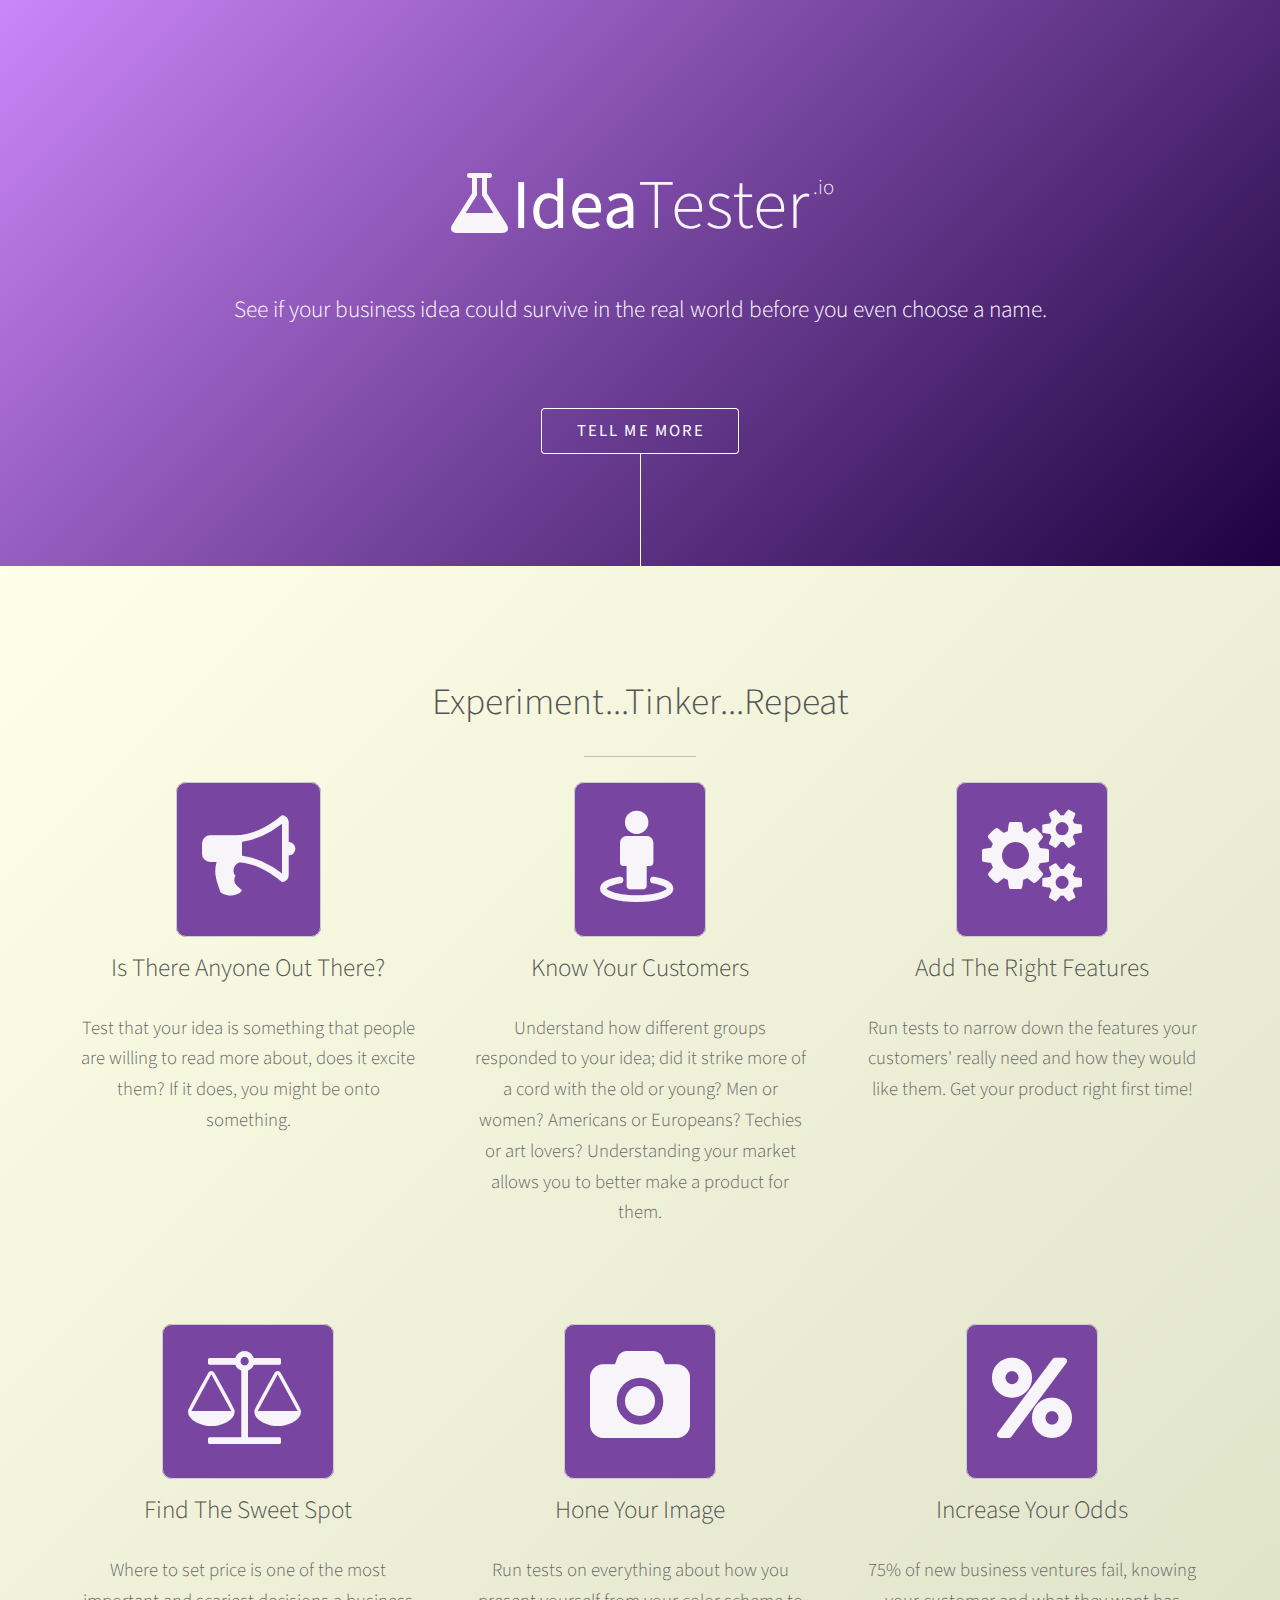
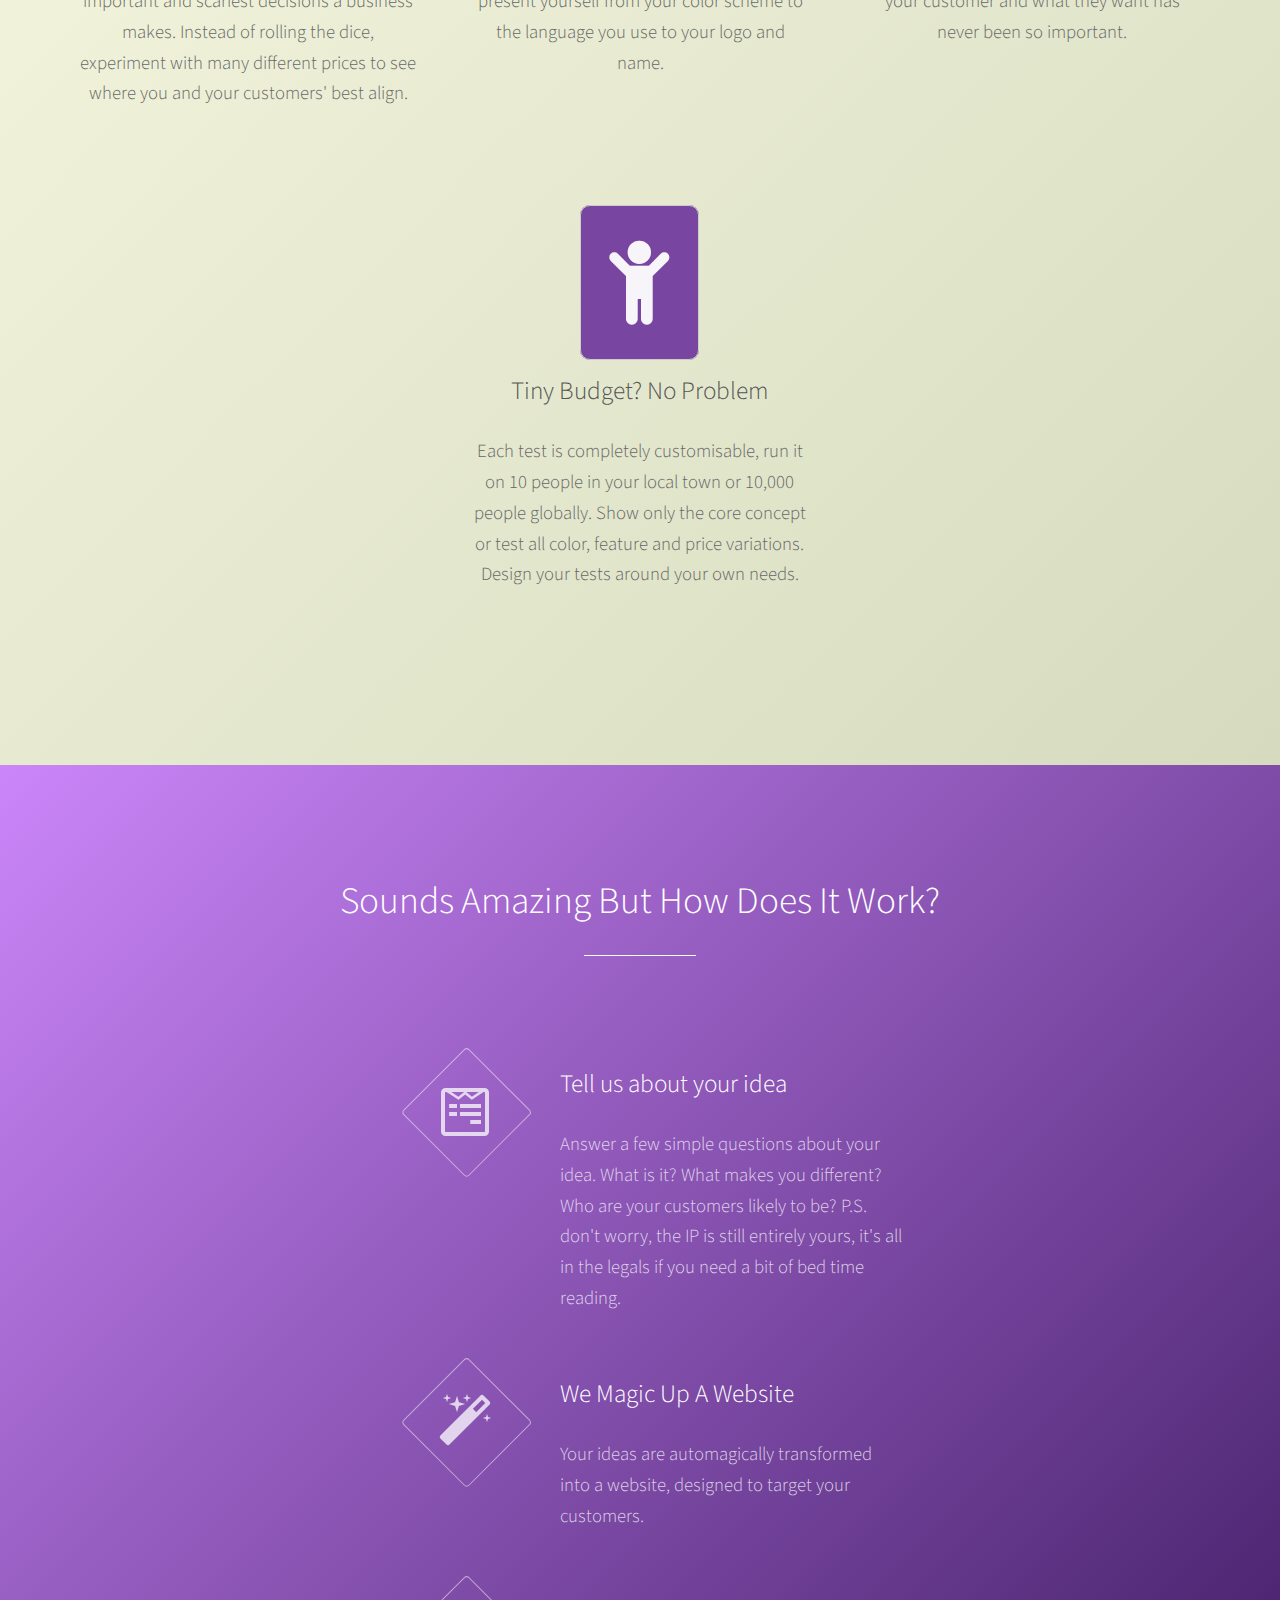
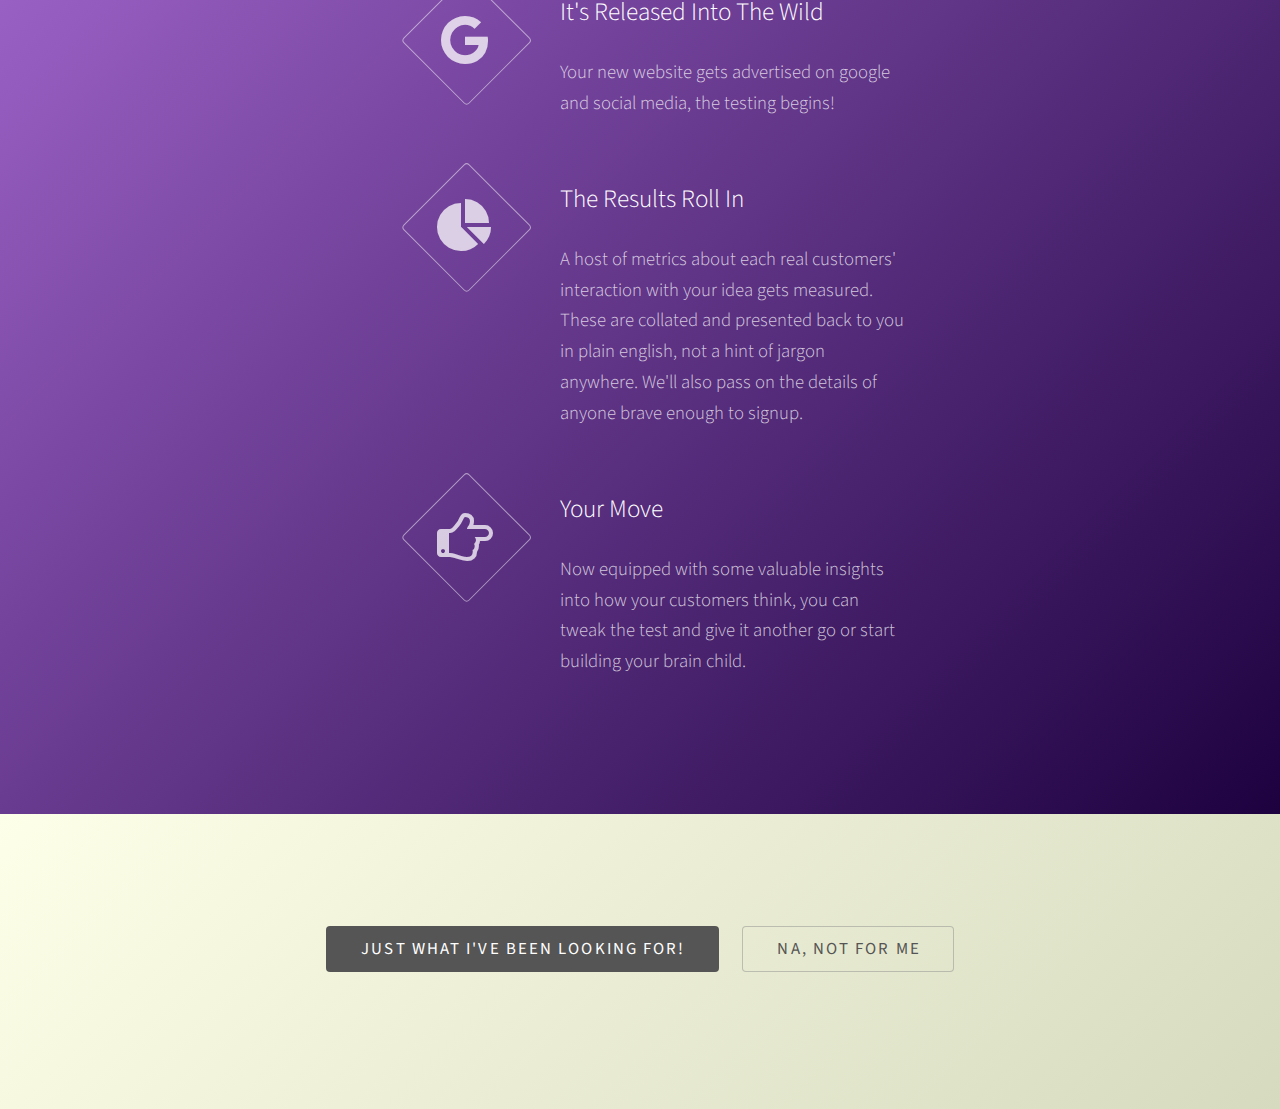
==== index.html @ d690bf83 "initial" ====
<!DOCTYPE HTML>
<html>

<head>
	<title>Will You Have Customers When You Setup Your Business - IdeaTester.io</title>
	<meta charset="utf-8" />
	<meta name="viewport" content="width=device-width, initial-scale=1" />
	<!--[if lte IE 8]><script src="assets/js/ie/html5shiv.js"></script><![endif]-->
	<link rel="stylesheet" href="assets/css/main.css" />
	<!--[if lte IE 8]><link rel="stylesheet" href="assets/css/ie8.css" /><![endif]-->
	<!--[if lte IE 9]><link rel="stylesheet" href="assets/css/ie9.css" /><![endif]-->


	<!-- Global site tag (gtag.js) - Google Analytics -->
	<script async src="https://www.googletagmanager.com/gtag/js?id=UA-116380053-1"></script>
	<script>
		window.dataLayer = window.dataLayer || [];
		function gtag() { dataLayer.push(arguments); }
		gtag('js', new Date());
		gtag('config', 'UA-116380053-1');
	</script>

	<!-- Hotjar Tracking Code for ideatester.io -->
	<script>
		(function (h, o, t, j, a, r) {
			h.hj = h.hj || function () { (h.hj.q = h.hj.q || []).push(arguments) };
			h._hjSettings = { hjid: 826526, hjsv: 6 };
			a = o.getElementsByTagName('head')[0];
			r = o.createElement('script'); r.async = 1;
			r.src = t + h._hjSettings.hjid + j + h._hjSettings.hjsv;
			a.appendChild(r);
		})(window, document, 'https://static.hotjar.com/c/hotjar-', '.js?sv=');

	</script>

</head>

<body>

	<!-- Header -->
	<section id="header">
		<div class="inner">

			<p class="title"><span class="icon fa-flask"></span><strong>Idea</strong>Tester<sup> .io</sup></p>
			<h2>
				<p>See if your business idea could survive in the real world before you even choose a name.</p>
			</h2>
			<ul class="actions">
				<li><a href="#three" class="button scrolly">Tell Me More</a></li>
			</ul>
		</div>
	</section>

	<!-- One -->
	<!-- <section id="one" class="main style1">
				<div class="container">
					<div class="row 150%">
						<div class="6u 12u$(medium)">
							<header class="major">
								<h2>Sounds Good But How Does It Work</h2>
							</header>
							<p>Adipiscing a commodo ante nunc accumsan et interdum mi ante adipiscing. A nunc lobortis non nisl amet vis sed volutpat aclacus nascetur ac non. Lorem curae et ante amet sapien sed tempus adipiscing id accumsan.</p>
						</div>
						<div class="6u$ 12u$(medium) important(medium)">
							<span class="image fit"><img src="images/pic01.jpg" alt="" /></span>
						</div>
					</div>
				</div>
			</section> -->



	<!-- Three -->
	<section id="three" class="main style1 special">
		<div class="container">
			<header class="major">
				<h2>Experiment...Tinker...Repeat</h2>
			</header>
			<!-- <p>Ante nunc accumsan et aclacus nascetur ac ante amet sapien sed.</p> -->
			<div class="row 150%">
				<div class="4u 12u$(medium)">
					<span class="icon fa-bullhorn"></span>
					<h3>Is There Anyone Out There?</h3>
					<p>Test that your idea is something that people are willing to read more about, does it excite them? If it does, you might
						be onto something.</p>
				</div>
				<div class="4u 12u$(medium)">
					<span class="icon fa-street-view"></span>
					<h3>Know Your Customers</h3>
					<p>Understand how different groups responded to your idea; did it strike more of a cord with the old or young? Men or women?
						Americans or Europeans? Techies or art lovers? Understanding your market allows you to better make a product for them.</p>
				</div>
				<div class="4u 12u$(medium)">
					<span class="icon fa-cogs"></span>
					<h3>Add The Right Features</h3>
					<p>Run tests to narrow down the features your customers' really need and how they would like them. Get your product right
						first time!</p>
				</div>
			</div>
			<div class="row 150%">
				<div class="4u 12u$(medium)">
					<span class="icon fa-balance-scale"></span>
					<h3>Find The Sweet Spot</h3>
					<p>Where to set price is one of the most important and scariest decisions a business makes. Instead of rolling the dice,
						experiment with many different prices to see where you and your customers' best align.</p>
				</div>
				<div class="4u 12u$(medium)">
					<span class="icon fa-camera"></span>
					<h3>Hone Your Image</h3>
					<p>Run tests on everything about how you present yourself from your color scheme to the language you use to your logo and
						name.
					</p>
				</div>
				<div class="4u 12u$(medium)">
					<span class="icon fa-percent"></span>
					<h3>Increase Your Odds</h3>
					<p>75% of new business ventures fail, knowing your customer and what they want has never been so important.</p>
				</div>
			</div>

			<div class="row 150%">
				<div class="-4u 4u 12u$(medium)">
					<span class="icon fa-child"></span>
					<h3>Tiny Budget? No Problem</h3>
					<p>Each test is completely customisable, run it on 10 people in your local town or 10,000 people globally. Show only the
						core concept or test all color, feature and price variations. Design your tests around your own needs.</p>
				</div>
			</div>

		</div>
	</section>


	<!-- Two -->
	<section id="two" class="main style2">
		<div class="container">

			<header class="major">
				<h2>Sounds Amazing But How Does It Work?</h2>
			</header>

			<div class="row 150%">
				<div class="-3u 12u$(medium) 6u">
					<div class="how-to-icon-container-root">
						<div class="how-to-icon-container">
							<div class="how-to-icon">
								<span class="icon fa-wpforms"></span>
							</div>
						</div>
					</div>
					<div class="how-to-text-container">
						<h3>Tell us about your idea</h3>
						<p>Answer a few simple questions about your idea. What is it? What makes you different? Who are your customers likely
							to be? P.S. don't worry, the IP is still entirely yours, it's all in the legals if you need a bit of bed time reading.</p>
					</div>
				</div>
			</div>

			<div class="row 150%">
				<div class="-3u 12u$(medium) 6u">
					<div class="how-to-icon-container-root">
						<div class="how-to-icon-container">
							<div class="how-to-icon">
								<span class="icon fa-magic"></span>
							</div>
						</div>
					</div>
					<div class="how-to-text-container">
						<h3>We Magic Up A Website</h3>
						<p>Your ideas are automagically transformed into a website, designed to target your customers.</p>
					</div>
				</div>
			</div>

			<div class="row 150%">
				<div class="-3u 12u$(medium) 6u">
					<div class="how-to-icon-container-root">
						<div class="how-to-icon-container">
							<div class="how-to-icon">
								<span class="icon fa-google"></span>
							</div>
						</div>
					</div>
					<div class="how-to-text-container">
						<h3>It's Released Into The Wild</h3>
						<p>Your new website gets advertised on google and social media, the testing begins!</p>
					</div>
				</div>
			</div>

			<div class="row 150%">
				<div class="-3u 12u$(medium) 6u">
					<div class="how-to-icon-container-root">
						<div class="how-to-icon-container">
							<div class="how-to-icon">
								<span class="icon fa-pie-chart"></span>
							</div>
						</div>
					</div>
					<div class="how-to-text-container">
						<h3>The Results Roll In</h3>
						<p>A host of metrics about each real customers' interaction with your idea gets measured. These are collated and presented
							back to you in plain english, not a hint of jargon anywhere. We'll also pass on the details of anyone brave enough
							to signup.</p>
					</div>
				</div>
			</div>

			<div class="row 150%">
				<div class="-3u 12u$(medium) 6u">
					<div class="how-to-icon-container-root">
						<div class="how-to-icon-container">
							<div class="how-to-icon">
								<span class="icon fa-hand-o-right"></span>
							</div>
						</div>
					</div>
					<div class="how-to-text-container">
						<h3>Your Move</h3>
						<p>Now equipped with some valuable insights into how your customers think, you can tweak the test and give it another
							go or start building your brain child.</p>
					</div>
				</div>
			</div>


		</div>
	</section>


	<!-- Four -->
	<section id="four" class="main style1 special">
		<div class="container">
			<!-- <header class="major">
				<h2>Ipsum feugiat consequat?</h2>
			</header>
			<p>Sed lacus nascetur ac ante amet sapien.</p> -->
			<ul class="actions uniform">
				<li><a href="signup.html" class="button special" onclick="ga('send', 'event', 'button', 'click', 'Signup')">Just what I've been looking for!</a></li>
				<li><a href="feedback.html" class="button" onclick="ga('send', 'event', 'button', 'click', 'Feedback')">Na, Not For Me</a></li>
			</ul>



		</div>
	</section>


	<!-- Five -->
	<!--
			<section id="five" class="main style1">
				<div class="container">
					<header class="major special">
						<h2>Elements</h2>
					</header>

					<section>
						<h4>Text</h4>
						<p>This is <b>bold</b> and this is <strong>strong</strong>. This is <i>italic</i> and this is <em>emphasized</em>.
						This is <sup>superscript</sup> text and this is <sub>subscript</sub> text.
						This is <u>underlined</u> and this is code: <code>for (;;) { ... }</code>. Finally, <a href="#">this is a link</a>.</p>
						<hr />
						<header>
							<h4>Heading with a Subtitle</h4>
							<p>Lorem ipsum dolor sit amet nullam id egestas urna aliquam</p>
						</header>
						<p>Nunc lacinia ante nunc ac lobortis. Interdum adipiscing gravida odio porttitor sem non mi integer non faucibus ornare mi ut ante amet placerat aliquet. Volutpat eu sed ante lacinia sapien lorem accumsan varius montes viverra nibh in adipiscing blandit tempus accumsan.</p>
						<header>
							<h5>Heading with a Subtitle</h5>
							<p>Lorem ipsum dolor sit amet nullam id egestas urna aliquam</p>
						</header>
						<p>Nunc lacinia ante nunc ac lobortis. Interdum adipiscing gravida odio porttitor sem non mi integer non faucibus ornare mi ut ante amet placerat aliquet. Volutpat eu sed ante lacinia sapien lorem accumsan varius montes viverra nibh in adipiscing blandit tempus accumsan.</p>
						<hr />
						<h2>Heading Level 2</h2>
						<h3>Heading Level 3</h3>
						<h4>Heading Level 4</h4>
						<h5>Heading Level 5</h5>
						<h6>Heading Level 6</h6>
						<hr />
						<h5>Blockquote</h5>
						<blockquote>Fringilla nisl. Donec accumsan interdum nisi, quis tincidunt felis sagittis eget tempus euismod. Vestibulum ante ipsum primis in faucibus vestibulum. Blandit adipiscing eu felis iaculis volutpat ac adipiscing accumsan faucibus. Vestibulum ante ipsum primis in faucibus lorem ipsum dolor sit amet nullam adipiscing eu felis.</blockquote>
						<h5>Preformatted</h5>
						<pre><code>i = 0;

while (!deck.isInOrder()) {
print 'Iteration ' + i;
deck.shuffle();
i++;
}

print 'It took ' + i + ' iterations to sort the deck.';</code></pre>
					</section>

					<section>
						<h4>Lists</h4>
						<div class="row">
							<div class="6u 12u$(medium)">
								<h5>Unordered</h5>
								<ul>
									<li>Dolor pulvinar etiam.</li>
									<li>Sagittis adipiscing.</li>
									<li>Felis enim feugiat.</li>
								</ul>
								<h5>Alternate</h5>
								<ul class="alt">
									<li>Dolor pulvinar etiam.</li>
									<li>Sagittis adipiscing.</li>
									<li>Felis enim feugiat.</li>
								</ul>
							</div>
							<div class="6u$ 12u$(medium)">
								<h5>Ordered</h5>
								<ol>
									<li>Dolor pulvinar etiam.</li>
									<li>Etiam vel felis viverra.</li>
									<li>Felis enim feugiat.</li>
									<li>Dolor pulvinar etiam.</li>
									<li>Etiam vel felis lorem.</li>
									<li>Felis enim et feugiat.</li>
								</ol>
								<h5>Icons</h5>
								<ul class="icons">
									<li><a href="#" class="icon fa-twitter"><span class="label">Twitter</span></a></li>
									<li><a href="#" class="icon fa-facebook"><span class="label">Facebook</span></a></li>
									<li><a href="#" class="icon fa-instagram"><span class="label">Instagram</span></a></li>
									<li><a href="#" class="icon fa-github"><span class="label">Github</span></a></li>
								</ul>
							</div>
						</div>
						<h5>Actions</h5>
						<div class="row">
							<div class="6u 12u$(medium)">
								<ul class="actions">
									<li><a href="#" class="button special">Default</a></li>
									<li><a href="#" class="button">Default</a></li>
								</ul>
								<ul class="actions small">
									<li><a href="#" class="button special small">Small</a></li>
									<li><a href="#" class="button small">Small</a></li>
								</ul>
								<ul class="actions vertical">
									<li><a href="#" class="button special">Default</a></li>
									<li><a href="#" class="button">Default</a></li>
								</ul>
								<ul class="actions vertical small">
									<li><a href="#" class="button special small">Small</a></li>
									<li><a href="#" class="button small">Small</a></li>
								</ul>
							</div>
							<div class="6u 12u$(medium)">
								<ul class="actions vertical">
									<li><a href="#" class="button special fit">Default</a></li>
									<li><a href="#" class="button fit">Default</a></li>
								</ul>
								<ul class="actions vertical small">
									<li><a href="#" class="button special small fit">Small</a></li>
									<li><a href="#" class="button small fit">Small</a></li>
								</ul>
							</div>
						</div>
					</section>

					<section>
						<h4>Table</h4>
						<h5>Default</h5>
						<div class="table-wrapper">
							<table>
								<thead>
									<tr>
										<th>Name</th>
										<th>Description</th>
										<th>Price</th>
									</tr>
								</thead>
								<tbody>
									<tr>
										<td>Item One</td>
										<td>Ante turpis integer aliquet porttitor.</td>
										<td>29.99</td>
									</tr>
									<tr>
										<td>Item Two</td>
										<td>Vis ac commodo adipiscing arcu aliquet.</td>
										<td>19.99</td>
									</tr>
									<tr>
										<td>Item Three</td>
										<td> Morbi faucibus arcu accumsan lorem.</td>
										<td>29.99</td>
									</tr>
									<tr>
										<td>Item Four</td>
										<td>Vitae integer tempus condimentum.</td>
										<td>19.99</td>
									</tr>
									<tr>
										<td>Item Five</td>
										<td>Ante turpis integer aliquet porttitor.</td>
										<td>29.99</td>
									</tr>
								</tbody>
								<tfoot>
									<tr>
										<td colspan="2"></td>
										<td>100.00</td>
									</tr>
								</tfoot>
							</table>
						</div>

						<h5>Alternate</h5>
						<div class="table-wrapper">
							<table class="alt">
								<thead>
									<tr>
										<th>Name</th>
										<th>Description</th>
										<th>Price</th>
									</tr>
								</thead>
								<tbody>
									<tr>
										<td>Item One</td>
										<td>Ante turpis integer aliquet porttitor.</td>
										<td>29.99</td>
									</tr>
									<tr>
										<td>Item Two</td>
										<td>Vis ac commodo adipiscing arcu aliquet.</td>
										<td>19.99</td>
									</tr>
									<tr>
										<td>Item Three</td>
										<td> Morbi faucibus arcu accumsan lorem.</td>
										<td>29.99</td>
									</tr>
									<tr>
										<td>Item Four</td>
										<td>Vitae integer tempus condimentum.</td>
										<td>19.99</td>
									</tr>
									<tr>
										<td>Item Five</td>
										<td>Ante turpis integer aliquet porttitor.</td>
										<td>29.99</td>
									</tr>
								</tbody>
								<tfoot>
									<tr>
										<td colspan="2"></td>
										<td>100.00</td>
									</tr>
								</tfoot>
							</table>
						</div>
					</section>

					<section>
						<h4>Buttons</h4>
						<ul class="actions">
							<li><a href="#" class="button special">Special</a></li>
							<li><a href="#" class="button">Default</a></li>
						</ul>
						<ul class="actions">
							<li><a href="#" class="button big">Big</a></li>
							<li><a href="#" class="button">Default</a></li>
							<li><a href="#" class="button small">Small</a></li>
						</ul>
						<ul class="actions fit">
							<li><a href="#" class="button fit">Fit</a></li>
							<li><a href="#" class="button special fit">Fit</a></li>
							<li><a href="#" class="button fit">Fit</a></li>
						</ul>
						<ul class="actions fit small">
							<li><a href="#" class="button special fit small">Fit + Small</a></li>
							<li><a href="#" class="button fit small">Fit + Small</a></li>
							<li><a href="#" class="button special fit small">Fit + Small</a></li>
						</ul>
						<ul class="actions">
							<li><a href="#" class="button special icon fa-download">Icon</a></li>
							<li><a href="#" class="button icon fa-download">Icon</a></li>
						</ul>
						<ul class="actions">
							<li><span class="button special disabled">Disabled</span></li>
							<li><span class="button disabled">Disabled</span></li>
						</ul>
					</section>

					<section>
						<h4>Form</h4>
						<form method="post" action="#">
							<div class="row uniform 50%">
								<div class="6u 12u$(xsmall)">
									<input type="text" name="demo-name" id="demo-name" value="" placeholder="Name" />
								</div>
								<div class="6u$ 12u$(xsmall)">
									<input type="email" name="demo-email" id="demo-email" value="" placeholder="Email" />
								</div>
								<div class="12u$">
									<div class="select-wrapper">
										<select name="demo-category" id="demo-category">
											<option value="">- Category -</option>
											<option value="1">Manufacturing</option>
											<option value="1">Shipping</option>
											<option value="1">Administration</option>
											<option value="1">Human Resources</option>
										</select>
									</div>
								</div>
								<div class="4u 12u$(small)">
									<input type="radio" id="demo-priority-low" name="demo-priority" checked>
									<label for="demo-priority-low">Low</label>
								</div>
								<div class="4u 12u$(small)">
									<input type="radio" id="demo-priority-normal" name="demo-priority">
									<label for="demo-priority-normal">Normal</label>
								</div>
								<div class="4u$ 12u$(small)">
									<input type="radio" id="demo-priority-high" name="demo-priority">
									<label for="demo-priority-high">High</label>
								</div>
								<div class="6u 12u$(small)">
									<input type="checkbox" id="demo-copy" name="demo-copy">
									<label for="demo-copy">Email me a copy</label>
								</div>
								<div class="6u$ 12u$(small)">
									<input type="checkbox" id="demo-human" name="demo-human" checked>
									<label for="demo-human">Not a robot</label>
								</div>
								<div class="12u$">
									<textarea name="demo-message" id="demo-message" placeholder="Enter your message" rows="6"></textarea>
								</div>
								<div class="12u$">
									<ul class="actions">
										<li><input type="submit" value="Send Message" class="special" /></li>
										<li><input type="reset" value="Reset" /></li>
									</ul>
								</div>
							</div>
						</form>
					</section>

					<section>
						<h4>Image</h4>
						<h5>Fit</h5>
						<div class="box alt">
							<div class="row uniform 50%">
								<div class="12u"><span class="image fit"><img src="images/pic06.jpg" alt="" /></span></div>
								<div class="4u"><span class="image fit"><img src="images/pic02.jpg" alt="" /></span></div>
								<div class="4u"><span class="image fit"><img src="images/pic03.jpg" alt="" /></span></div>
								<div class="4u"><span class="image fit"><img src="images/pic04.jpg" alt="" /></span></div>
								<div class="4u"><span class="image fit"><img src="images/pic03.jpg" alt="" /></span></div>
								<div class="4u"><span class="image fit"><img src="images/pic04.jpg" alt="" /></span></div>
								<div class="4u"><span class="image fit"><img src="images/pic02.jpg" alt="" /></span></div>
								<div class="4u"><span class="image fit"><img src="images/pic04.jpg" alt="" /></span></div>
								<div class="4u"><span class="image fit"><img src="images/pic02.jpg" alt="" /></span></div>
								<div class="4u"><span class="image fit"><img src="images/pic03.jpg" alt="" /></span></div>
							</div>
						</div>
						<h5>Left &amp; Right</h5>
						<p><span class="image left"><img src="images/pic05.jpg" alt="" /></span>Fringilla nisl. Donec accumsan interdum nisi, quis tincidunt felis sagittis eget. tempus euismod. Vestibulum ante ipsum primis in faucibus vestibulum. Blandit adipiscing eu felis iaculis volutpat ac adipiscing accumsan eu faucibus. Integer ac pellentesque praesent tincidunt felis sagittis eget. tempus euismod. Vestibulum ante ipsum primis in faucibus vestibulum. Blandit adipiscing eu felis iaculis volutpat ac adipiscing accumsan eu faucibus. Integer ac pellentesque praesent. Donec accumsan interdum nisi, quis tincidunt felis sagittis eget. tempus euismod. Vestibulum ante ipsum primis in faucibus vestibulum. Blandit adipiscing eu felis iaculis volutpat ac adipiscing accumsan eu faucibus. Integer ac pellentesque praesent tincidunt felis sagittis eget. tempus euismod. Vestibulum ante ipsum primis in faucibus vestibulum. Blandit adipiscing eu felis iaculis volutpat ac adipiscing accumsan eu faucibus. Integer ac pellentesque praesent. Blandit adipiscing eu felis iaculis volutpat ac adipiscing accumsan eu faucibus. Integer ac pellentesque praesent tincidunt felis sagittis eget. tempus euismod. Vestibulum ante ipsum primis in faucibus vestibulum. Blandit adipiscing eu felis iaculis volutpat ac adipiscing accumsan eu faucibus. Integer ac pellentesque praesent.</p>
						<p><span class="image right"><img src="images/pic05.jpg" alt="" /></span>Fringilla nisl. Donec accumsan interdum nisi, quis tincidunt felis sagittis eget. tempus euismod. Vestibulum ante ipsum primis in faucibus vestibulum. Blandit adipiscing eu felis iaculis volutpat ac adipiscing accumsan eu faucibus. Integer ac pellentesque praesent tincidunt felis sagittis eget. tempus euismod. Vestibulum ante ipsum primis in faucibus vestibulum. Blandit adipiscing eu felis iaculis volutpat ac adipiscing accumsan eu faucibus. Integer ac pellentesque praesent. Donec accumsan interdum nisi, quis tincidunt felis sagittis eget. tempus euismod. Vestibulum ante ipsum primis in faucibus vestibulum. Blandit adipiscing eu felis iaculis volutpat ac adipiscing accumsan eu faucibus. Integer ac pellentesque praesent tincidunt felis sagittis eget. tempus euismod. Vestibulum ante ipsum primis in faucibus vestibulum. Blandit adipiscing eu felis iaculis volutpat ac adipiscing accumsan eu faucibus. Integer ac pellentesque praesent. Blandit adipiscing eu felis iaculis volutpat ac adipiscing accumsan eu faucibus. Integer ac pellentesque praesent tincidunt felis sagittis eget. tempus euismod. Vestibulum ante ipsum primis in faucibus vestibulum. Blandit adipiscing eu felis iaculis volutpat ac adipiscing accumsan eu faucibus. Integer ac pellentesque praesent.</p>
					</section>

				</div>
			</section>
		-->

	<!-- Footer -->
	<!-- <section id="footer">
		<ul class="icons">
			<li><a href="#" class="icon alt fa-twitter"><span class="label">Twitter</span></a></li>
			<li><a href="#" class="icon alt fa-facebook"><span class="label">Facebook</span></a></li>
			<li><a href="#" class="icon alt fa-instagram"><span class="label">Instagram</span></a></li>
			<li><a href="#" class="icon alt fa-github"><span class="label">GitHub</span></a></li>
			<li><a href="#" class="icon alt fa-envelope"><span class="label">Email</span></a></li>
		</ul>
		<ul class="copyright">
			<li>&copy; Untitled</li>
			<li>Design: <a href="http://html5up.net">HTML5 UP</a></li>
		</ul>
	</section> -->

	<!-- Scripts -->
	<script src="assets/js/jquery.min.js"></script>
	<script src="assets/js/jquery.scrolly.min.js"></script>
	<script src="assets/js/skel.min.js"></script>
	<script src="assets/js/util.js"></script>
	<!--[if lte IE 8]><script src="assets/js/ie/respond.min.js"></script><![endif]-->
	<script src="assets/js/main.js"></script>

</body>

</html>
---- assets/css/main.css ----
@import url("font-awesome.min.css");
@import url("https://fonts.googleapis.com/css?family=Source+Sans+Pro:300,300italic,400,400italic");

/*
	Photon by HTML5 UP
	html5up.net | @ajlkn
	Free for personal and commercial use under the CCA 3.0 license (html5up.net/license)
*/




	.title {
		font-size: 3.75em;
		padding-bottom: 0.7em;
	}


	.title sup {
		font-size: 0.3em;
		vertical-align: super;
	}

	#header h2 {
		color: rgba(255, 255, 255, 0.65);
		font-size: 1.25em;
		padding-bottom: 1.5em;
	}

	#three h3 {
		margin-top: 20px;
	}

	#three p {
		margin-bottom: 100px;
	}

	#three .icon {
		font-size: 5em;
		border: 1px solid #ccc;
		border-radius: 10px;
		line-height: 1.5em;
		color: rgba(255, 255, 255, 0.95);
		padding: 10px 25px 10px 25px;
		background: rgb(120,70,160);
	}

	#two header {
		text-align: center;
		margin: 0px 0px 100px 0px;
	}

	#four li {
		margin-bottom: 25px;
	}
.how-to-text-container {
		/* padding: 50px; */
		display: relative;
		float: right;
		width: 65%;
		margin-bottom: 25px;
	}

.how-to-icon-container-root {
	display: relative;
	float:left;
	width: 35%;
	text-align: center;
	/* padding: 50px; */
	height: 100%;
	/* padding-top: 5%; */
		
}
	
	.how-to-icon-container {
					-moz-transform: rotate(45deg);
					-webkit-transform: rotate(45deg);
					-ms-transform: rotate(45deg);
					transform: rotate(45deg);
					border-radius: 4px;
					border: solid 1px rgba(255, 255, 255, 0.5);
					display: inline-block;  
					height: 5em;
					line-height: 5em; 
					margin: 0;
					text-align: center;
					width: 5em;
					
					
				}

	.how-to-icon {
						-moz-transform: rotate(-45deg);
						-webkit-transform: rotate(-45deg);
						-ms-transform: rotate(-45deg);
						transform: rotate(-45deg);
						/* display: inline-block; */
						line-height: inherit;
						/* margin: 16px;  */
						font-size: 3em;
					}




/* Reset */

	html, body, div, span, applet, object, iframe, h1, h2, h3, h4, h5, h6, p, blockquote, pre, a, abbr, acronym, address, big, cite, code, del, dfn, em, img, ins, kbd, q, s, samp, small, strike, strong, sub, sup, tt, var, b, u, i, center, dl, dt, dd, ol, ul, li, fieldset, form, label, legend, table, caption, tbody, tfoot, thead, tr, th, td, article, aside, canvas, details, embed, figure, figcaption, footer, header, hgroup, menu, nav, output, ruby, section, summary, time, mark, audio, video {
		margin: 0;
		padding: 0;
		border: 0;
		font-size: 100%;
		font: inherit;
		vertical-align: baseline;
	}

	article, aside, details, figcaption, figure, footer, header, hgroup, menu, nav, section {
		display: block;
	}

	body {
		line-height: 1;
	}

	ol, ul {
		list-style: none;
	}

	blockquote, q {
		quotes: none;
	}

	blockquote:before, blockquote:after, q:before, q:after {
		content: '';
		content: none;
	}

	table {
		border-collapse: collapse;
		border-spacing: 0;
	}

	body {
		-webkit-text-size-adjust: none;
	}

/* Box Model */

	*, *:before, *:after {
		-moz-box-sizing: border-box;
		-webkit-box-sizing: border-box;
		box-sizing: border-box;
	}

/* Containers */

	.container {
		margin-left: auto;
		margin-right: auto;
	}

	.container.\31 25\25 {
		width: 100%;
		max-width: 75em;
		min-width: 60em;
	}

	.container.\37 5\25 {
		width: 45em;
	}

	.container.\35 0\25 {
		width: 30em;
	}

	.container.\32 5\25 {
		width: 15em;
	}

	.container {
		width: 60em;
	}

	@media screen and (max-width: 1680px) {

		.container.\31 25\25 {
			width: 100%;
			max-width: 75em;
			min-width: 60em;
		}

		.container.\37 5\25 {
			width: 45em;
		}

		.container.\35 0\25 {
			width: 30em;
		}

		.container.\32 5\25 {
			width: 15em;
		}

		.container {
			width: 60em;
		}

	}

	@media screen and (max-width: 1140px) {

		.container.\31 25\25 {
			width: 100%;
			max-width: 112.5%;
			min-width: 90%;
		}

		.container.\37 5\25 {
			width: 67.5%;
		}

		.container.\35 0\25 {
			width: 45%;
		}

		.container.\32 5\25 {
			width: 22.5%;
		}

		.container {
			width: 90%;
		}

	}

	@media screen and (max-width: 980px) {

		.container.\31 25\25 {
			width: 100%;
			max-width: 125%;
			min-width: 100%;
		}

		.container.\37 5\25 {
			width: 75%;
		}

		.container.\35 0\25 {
			width: 50%;
		}

		.container.\32 5\25 {
			width: 25%;
		}

		.container {
			width: 100% !important;
		}

	}

	@media screen and (max-width: 736px) {

		.container.\31 25\25 {
			width: 100%;
			max-width: 125%;
			min-width: 100%;
		}

		.container.\37 5\25 {
			width: 75%;
		}

		.container.\35 0\25 {
			width: 50%;
		}

		.container.\32 5\25 {
			width: 25%;
		}

		.container {
			width: 100% !important;
		}

	}

	@media screen and (max-width: 480px) {

		.container.\31 25\25 {
			width: 100%;
			max-width: 125%;
			min-width: 100%;
		}

		.container.\37 5\25 {
			width: 75%;
		}

		.container.\35 0\25 {
			width: 50%;
		}

		.container.\32 5\25 {
			width: 25%;
		}

		.container {
			width: 100% !important;
		}

	}

	@media screen and (max-width: 320px) {

		.container.\31 25\25 {
			width: 100%;
			max-width: 125%;
			min-width: 100%;
		}

		.container.\37 5\25 {
			width: 75%;
		}

		.container.\35 0\25 {
			width: 50%;
		}

		.container.\32 5\25 {
			width: 25%;
		}

		.container {
			width: 100% !important;
		}

	}

/* Grid */

	.row {
		border-bottom: solid 1px transparent;
		-moz-box-sizing: border-box;
		-webkit-box-sizing: border-box;
		box-sizing: border-box;
	}

	.row > * {
		float: left;
		-moz-box-sizing: border-box;
		-webkit-box-sizing: border-box;
		box-sizing: border-box;
	}

	.row:after, .row:before {
		content: '';
		display: block;
		clear: both;
		height: 0;
	}

	.row.uniform > * > :first-child {
		margin-top: 0;
	}

	.row.uniform > * > :last-child {
		margin-bottom: 0;
	}

	.row.\30 \25 > * {
		padding: 0 0 0 0em;
	}

	.row.\30 \25 {
		margin: 0 0 -1px 0em;
	}

	.row.uniform.\30 \25 > * {
		padding: 0em 0 0 0em;
	}

	.row.uniform.\30 \25 {
		margin: 0em 0 -1px 0em;
	}

	.row > * {
		padding: 0 0 0 2em;
	}

	.row {
		margin: 0 0 -1px -2em;
	}

	.row.uniform > * {
		padding: 2em 0 0 2em;
	}

	.row.uniform {
		margin: -2em 0 -1px -2em;
	}

	.row.\32 00\25 > * {
		padding: 0 0 0 4em;
	}

	.row.\32 00\25 {
		margin: 0 0 -1px -4em;
	}

	.row.uniform.\32 00\25 > * {
		padding: 4em 0 0 4em;
	}

	.row.uniform.\32 00\25 {
		margin: -4em 0 -1px -4em;
	}

	.row.\31 50\25 > * {
		padding: 0 0 0 3em;
	}

	.row.\31 50\25 {
		margin: 0 0 -1px -3em;
	}

	.row.uniform.\31 50\25 > * {
		padding: 3em 0 0 3em;
	}

	.row.uniform.\31 50\25 {
		margin: -3em 0 -1px -3em;
	}

	.row.\35 0\25 > * {
		padding: 0 0 0 1em;
	}

	.row.\35 0\25 {
		margin: 0 0 -1px -1em;
	}

	.row.uniform.\35 0\25 > * {
		padding: 1em 0 0 1em;
	}

	.row.uniform.\35 0\25 {
		margin: -1em 0 -1px -1em;
	}

	.row.\32 5\25 > * {
		padding: 0 0 0 0.5em;
	}

	.row.\32 5\25 {
		margin: 0 0 -1px -0.5em;
	}

	.row.uniform.\32 5\25 > * {
		padding: 0.5em 0 0 0.5em;
	}

	.row.uniform.\32 5\25 {
		margin: -0.5em 0 -1px -0.5em;
	}

	.\31 2u, .\31 2u\24 {
		width: 100%;
		clear: none;
		margin-left: 0;
	}

	.\31 1u, .\31 1u\24 {
		width: 91.6666666667%;
		clear: none;
		margin-left: 0;
	}

	.\31 0u, .\31 0u\24 {
		width: 83.3333333333%;
		clear: none;
		margin-left: 0;
	}

	.\39 u, .\39 u\24 {
		width: 75%;
		clear: none;
		margin-left: 0;
	}

	.\38 u, .\38 u\24 {
		width: 66.6666666667%;
		clear: none;
		margin-left: 0;
	}

	.\37 u, .\37 u\24 {
		width: 58.3333333333%;
		clear: none;
		margin-left: 0;
	}

	.\36 u, .\36 u\24 {
		width: 50%;
		clear: none;
		margin-left: 0;
	}

	.\35 u, .\35 u\24 {
		width: 41.6666666667%;
		clear: none;
		margin-left: 0;
	}

	.\34 u, .\34 u\24 {
		width: 33.3333333333%;
		clear: none;
		margin-left: 0;
	}

	.\33 u, .\33 u\24 {
		width: 25%;
		clear: none;
		margin-left: 0;
	}

	.\32 u, .\32 u\24 {
		width: 16.6666666667%;
		clear: none;
		margin-left: 0;
	}

	.\31 u, .\31 u\24 {
		width: 8.3333333333%;
		clear: none;
		margin-left: 0;
	}

	.\31 2u\24 + *,
	.\31 1u\24 + *,
	.\31 0u\24 + *,
	.\39 u\24 + *,
	.\38 u\24 + *,
	.\37 u\24 + *,
	.\36 u\24 + *,
	.\35 u\24 + *,
	.\34 u\24 + *,
	.\33 u\24 + *,
	.\32 u\24 + *,
	.\31 u\24 + * {
		clear: left;
	}

	.\-11u {
		margin-left: 91.66667%;
	}

	.\-10u {
		margin-left: 83.33333%;
	}

	.\-9u {
		margin-left: 75%;
	}

	.\-8u {
		margin-left: 66.66667%;
	}

	.\-7u {
		margin-left: 58.33333%;
	}

	.\-6u {
		margin-left: 50%;
	}

	.\-5u {
		margin-left: 41.66667%;
	}

	.\-4u {
		margin-left: 33.33333%;
	}

	.\-3u {
		margin-left: 25%;
	}

	.\-2u {
		margin-left: 16.66667%;
	}

	.\-1u {
		margin-left: 8.33333%;
	}

	@media screen and (max-width: 1680px) {

		.row > * {
			padding: 0 0 0 2em;
		}

		.row {
			margin: 0 0 -1px -2em;
		}

		.row.uniform > * {
			padding: 2em 0 0 2em;
		}

		.row.uniform {
			margin: -2em 0 -1px -2em;
		}

		.row.\32 00\25 > * {
			padding: 0 0 0 4em;
		}

		.row.\32 00\25 {
			margin: 0 0 -1px -4em;
		}

		.row.uniform.\32 00\25 > * {
			padding: 4em 0 0 4em;
		}

		.row.uniform.\32 00\25 {
			margin: -4em 0 -1px -4em;
		}

		.row.\31 50\25 > * {
			padding: 0 0 0 3em;
		}

		.row.\31 50\25 {
			margin: 0 0 -1px -3em;
		}

		.row.uniform.\31 50\25 > * {
			padding: 3em 0 0 3em;
		}

		.row.uniform.\31 50\25 {
			margin: -3em 0 -1px -3em;
		}

		.row.\35 0\25 > * {
			padding: 0 0 0 1em;
		}

		.row.\35 0\25 {
			margin: 0 0 -1px -1em;
		}

		.row.uniform.\35 0\25 > * {
			padding: 1em 0 0 1em;
		}

		.row.uniform.\35 0\25 {
			margin: -1em 0 -1px -1em;
		}

		.row.\32 5\25 > * {
			padding: 0 0 0 0.5em;
		}

		.row.\32 5\25 {
			margin: 0 0 -1px -0.5em;
		}

		.row.uniform.\32 5\25 > * {
			padding: 0.5em 0 0 0.5em;
		}

		.row.uniform.\32 5\25 {
			margin: -0.5em 0 -1px -0.5em;
		}

		.\31 2u\28xlarge\29, .\31 2u\24\28xlarge\29 {
			width: 100%;
			clear: none;
			margin-left: 0;
		}

		.\31 1u\28xlarge\29, .\31 1u\24\28xlarge\29 {
			width: 91.6666666667%;
			clear: none;
			margin-left: 0;
		}

		.\31 0u\28xlarge\29, .\31 0u\24\28xlarge\29 {
			width: 83.3333333333%;
			clear: none;
			margin-left: 0;
		}

		.\39 u\28xlarge\29, .\39 u\24\28xlarge\29 {
			width: 75%;
			clear: none;
			margin-left: 0;
		}

		.\38 u\28xlarge\29, .\38 u\24\28xlarge\29 {
			width: 66.6666666667%;
			clear: none;
			margin-left: 0;
		}

		.\37 u\28xlarge\29, .\37 u\24\28xlarge\29 {
			width: 58.3333333333%;
			clear: none;
			margin-left: 0;
		}

		.\36 u\28xlarge\29, .\36 u\24\28xlarge\29 {
			width: 50%;
			clear: none;
			margin-left: 0;
		}

		.\35 u\28xlarge\29, .\35 u\24\28xlarge\29 {
			width: 41.6666666667%;
			clear: none;
			margin-left: 0;
		}

		.\34 u\28xlarge\29, .\34 u\24\28xlarge\29 {
			width: 33.3333333333%;
			clear: none;
			margin-left: 0;
		}

		.\33 u\28xlarge\29, .\33 u\24\28xlarge\29 {
			width: 25%;
			clear: none;
			margin-left: 0;
		}

		.\32 u\28xlarge\29, .\32 u\24\28xlarge\29 {
			width: 16.6666666667%;
			clear: none;
			margin-left: 0;
		}

		.\31 u\28xlarge\29, .\31 u\24\28xlarge\29 {
			width: 8.3333333333%;
			clear: none;
			margin-left: 0;
		}

		.\31 2u\24\28xlarge\29 + *,
		.\31 1u\24\28xlarge\29 + *,
		.\31 0u\24\28xlarge\29 + *,
		.\39 u\24\28xlarge\29 + *,
		.\38 u\24\28xlarge\29 + *,
		.\37 u\24\28xlarge\29 + *,
		.\36 u\24\28xlarge\29 + *,
		.\35 u\24\28xlarge\29 + *,
		.\34 u\24\28xlarge\29 + *,
		.\33 u\24\28xlarge\29 + *,
		.\32 u\24\28xlarge\29 + *,
		.\31 u\24\28xlarge\29 + * {
			clear: left;
		}

		.\-11u\28xlarge\29 {
			margin-left: 91.66667%;
		}

		.\-10u\28xlarge\29 {
			margin-left: 83.33333%;
		}

		.\-9u\28xlarge\29 {
			margin-left: 75%;
		}

		.\-8u\28xlarge\29 {
			margin-left: 66.66667%;
		}

		.\-7u\28xlarge\29 {
			margin-left: 58.33333%;
		}

		.\-6u\28xlarge\29 {
			margin-left: 50%;
		}

		.\-5u\28xlarge\29 {
			margin-left: 41.66667%;
		}

		.\-4u\28xlarge\29 {
			margin-left: 33.33333%;
		}

		.\-3u\28xlarge\29 {
			margin-left: 25%;
		}

		.\-2u\28xlarge\29 {
			margin-left: 16.66667%;
		}

		.\-1u\28xlarge\29 {
			margin-left: 8.33333%;
		}

	}

	@media screen and (max-width: 1140px) {

		.row > * {
			padding: 0 0 0 1.5em;
		}

		.row {
			margin: 0 0 -1px -1.5em;
		}

		.row.uniform > * {
			padding: 1.5em 0 0 1.5em;
		}

		.row.uniform {
			margin: -1.5em 0 -1px -1.5em;
		}

		.row.\32 00\25 > * {
			padding: 0 0 0 3em;
		}

		.row.\32 00\25 {
			margin: 0 0 -1px -3em;
		}

		.row.uniform.\32 00\25 > * {
			padding: 3em 0 0 3em;
		}

		.row.uniform.\32 00\25 {
			margin: -3em 0 -1px -3em;
		}

		.row.\31 50\25 > * {
			padding: 0 0 0 2.25em;
		}

		.row.\31 50\25 {
			margin: 0 0 -1px -2.25em;
		}

		.row.uniform.\31 50\25 > * {
			padding: 2.25em 0 0 2.25em;
		}

		.row.uniform.\31 50\25 {
			margin: -2.25em 0 -1px -2.25em;
		}

		.row.\35 0\25 > * {
			padding: 0 0 0 0.75em;
		}

		.row.\35 0\25 {
			margin: 0 0 -1px -0.75em;
		}

		.row.uniform.\35 0\25 > * {
			padding: 0.75em 0 0 0.75em;
		}

		.row.uniform.\35 0\25 {
			margin: -0.75em 0 -1px -0.75em;
		}

		.row.\32 5\25 > * {
			padding: 0 0 0 0.375em;
		}

		.row.\32 5\25 {
			margin: 0 0 -1px -0.375em;
		}

		.row.uniform.\32 5\25 > * {
			padding: 0.375em 0 0 0.375em;
		}

		.row.uniform.\32 5\25 {
			margin: -0.375em 0 -1px -0.375em;
		}

		.\31 2u\28large\29, .\31 2u\24\28large\29 {
			width: 100%;
			clear: none;
			margin-left: 0;
		}

		.\31 1u\28large\29, .\31 1u\24\28large\29 {
			width: 91.6666666667%;
			clear: none;
			margin-left: 0;
		}

		.\31 0u\28large\29, .\31 0u\24\28large\29 {
			width: 83.3333333333%;
			clear: none;
			margin-left: 0;
		}

		.\39 u\28large\29, .\39 u\24\28large\29 {
			width: 75%;
			clear: none;
			margin-left: 0;
		}

		.\38 u\28large\29, .\38 u\24\28large\29 {
			width: 66.6666666667%;
			clear: none;
			margin-left: 0;
		}

		.\37 u\28large\29, .\37 u\24\28large\29 {
			width: 58.3333333333%;
			clear: none;
			margin-left: 0;
		}

		.\36 u\28large\29, .\36 u\24\28large\29 {
			width: 50%;
			clear: none;
			margin-left: 0;
		}

		.\35 u\28large\29, .\35 u\24\28large\29 {
			width: 41.6666666667%;
			clear: none;
			margin-left: 0;
		}

		.\34 u\28large\29, .\34 u\24\28large\29 {
			width: 33.3333333333%;
			clear: none;
			margin-left: 0;
		}

		.\33 u\28large\29, .\33 u\24\28large\29 {
			width: 25%;
			clear: none;
			margin-left: 0;
		}

		.\32 u\28large\29, .\32 u\24\28large\29 {
			width: 16.6666666667%;
			clear: none;
			margin-left: 0;
		}

		.\31 u\28large\29, .\31 u\24\28large\29 {
			width: 8.3333333333%;
			clear: none;
			margin-left: 0;
		}

		.\31 2u\24\28large\29 + *,
		.\31 1u\24\28large\29 + *,
		.\31 0u\24\28large\29 + *,
		.\39 u\24\28large\29 + *,
		.\38 u\24\28large\29 + *,
		.\37 u\24\28large\29 + *,
		.\36 u\24\28large\29 + *,
		.\35 u\24\28large\29 + *,
		.\34 u\24\28large\29 + *,
		.\33 u\24\28large\29 + *,
		.\32 u\24\28large\29 + *,
		.\31 u\24\28large\29 + * {
			clear: left;
		}

		.\-11u\28large\29 {
			margin-left: 91.66667%;
		}

		.\-10u\28large\29 {
			margin-left: 83.33333%;
		}

		.\-9u\28large\29 {
			margin-left: 75%;
		}

		.\-8u\28large\29 {
			margin-left: 66.66667%;
		}

		.\-7u\28large\29 {
			margin-left: 58.33333%;
		}

		.\-6u\28large\29 {
			margin-left: 50%;
		}

		.\-5u\28large\29 {
			margin-left: 41.66667%;
		}

		.\-4u\28large\29 {
			margin-left: 33.33333%;
		}

		.\-3u\28large\29 {
			margin-left: 25%;
		}

		.\-2u\28large\29 {
			margin-left: 16.66667%;
		}

		.\-1u\28large\29 {
			margin-left: 8.33333%;
		}

	}

	@media screen and (max-width: 980px) {

		.row > * {
			padding: 0 0 0 1.5em;
		}

		.row {
			margin: 0 0 -1px -1.5em;
		}

		.row.uniform > * {
			padding: 1.5em 0 0 1.5em;
		}

		.row.uniform {
			margin: -1.5em 0 -1px -1.5em;
		}

		.row.\32 00\25 > * {
			padding: 0 0 0 3em;
		}

		.row.\32 00\25 {
			margin: 0 0 -1px -3em;
		}

		.row.uniform.\32 00\25 > * {
			padding: 3em 0 0 3em;
		}

		.row.uniform.\32 00\25 {
			margin: -3em 0 -1px -3em;
		}

		.row.\31 50\25 > * {
			padding: 0 0 0 2.25em;
		}

		.row.\31 50\25 {
			margin: 0 0 -1px -2.25em;
		}

		.row.uniform.\31 50\25 > * {
			padding: 2.25em 0 0 2.25em;
		}

		.row.uniform.\31 50\25 {
			margin: -2.25em 0 -1px -2.25em;
		}

		.row.\35 0\25 > * {
			padding: 0 0 0 0.75em;
		}

		.row.\35 0\25 {
			margin: 0 0 -1px -0.75em;
		}

		.row.uniform.\35 0\25 > * {
			padding: 0.75em 0 0 0.75em;
		}

		.row.uniform.\35 0\25 {
			margin: -0.75em 0 -1px -0.75em;
		}

		.row.\32 5\25 > * {
			padding: 0 0 0 0.375em;
		}

		.row.\32 5\25 {
			margin: 0 0 -1px -0.375em;
		}

		.row.uniform.\32 5\25 > * {
			padding: 0.375em 0 0 0.375em;
		}

		.row.uniform.\32 5\25 {
			margin: -0.375em 0 -1px -0.375em;
		}

		.\31 2u\28medium\29, .\31 2u\24\28medium\29 {
			width: 100%;
			clear: none;
			margin-left: 0;
		}

		.\31 1u\28medium\29, .\31 1u\24\28medium\29 {
			width: 91.6666666667%;
			clear: none;
			margin-left: 0;
		}

		.\31 0u\28medium\29, .\31 0u\24\28medium\29 {
			width: 83.3333333333%;
			clear: none;
			margin-left: 0;
		}

		.\39 u\28medium\29, .\39 u\24\28medium\29 {
			width: 75%;
			clear: none;
			margin-left: 0;
		}

		.\38 u\28medium\29, .\38 u\24\28medium\29 {
			width: 66.6666666667%;
			clear: none;
			margin-left: 0;
		}

		.\37 u\28medium\29, .\37 u\24\28medium\29 {
			width: 58.3333333333%;
			clear: none;
			margin-left: 0;
		}

		.\36 u\28medium\29, .\36 u\24\28medium\29 {
			width: 50%;
			clear: none;
			margin-left: 0;
		}

		.\35 u\28medium\29, .\35 u\24\28medium\29 {
			width: 41.6666666667%;
			clear: none;
			margin-left: 0;
		}

		.\34 u\28medium\29, .\34 u\24\28medium\29 {
			width: 33.3333333333%;
			clear: none;
			margin-left: 0;
		}

		.\33 u\28medium\29, .\33 u\24\28medium\29 {
			width: 25%;
			clear: none;
			margin-left: 0;
		}

		.\32 u\28medium\29, .\32 u\24\28medium\29 {
			width: 16.6666666667%;
			clear: none;
			margin-left: 0;
		}

		.\31 u\28medium\29, .\31 u\24\28medium\29 {
			width: 8.3333333333%;
			clear: none;
			margin-left: 0;
		}

		.\31 2u\24\28medium\29 + *,
		.\31 1u\24\28medium\29 + *,
		.\31 0u\24\28medium\29 + *,
		.\39 u\24\28medium\29 + *,
		.\38 u\24\28medium\29 + *,
		.\37 u\24\28medium\29 + *,
		.\36 u\24\28medium\29 + *,
		.\35 u\24\28medium\29 + *,
		.\34 u\24\28medium\29 + *,
		.\33 u\24\28medium\29 + *,
		.\32 u\24\28medium\29 + *,
		.\31 u\24\28medium\29 + * {
			clear: left;
		}

		.\-11u\28medium\29 {
			margin-left: 91.66667%;
		}

		.\-10u\28medium\29 {
			margin-left: 83.33333%;
		}

		.\-9u\28medium\29 {
			margin-left: 75%;
		}

		.\-8u\28medium\29 {
			margin-left: 66.66667%;
		}

		.\-7u\28medium\29 {
			margin-left: 58.33333%;
		}

		.\-6u\28medium\29 {
			margin-left: 50%;
		}

		.\-5u\28medium\29 {
			margin-left: 41.66667%;
		}

		.\-4u\28medium\29 {
			margin-left: 33.33333%;
		}

		.\-3u\28medium\29 {
			margin-left: 25%;
		}

		.\-2u\28medium\29 {
			margin-left: 16.66667%;
		}

		.\-1u\28medium\29 {
			margin-left: 8.33333%;
		}

	}

	@media screen and (max-width: 736px) {

		.row > * {
			padding: 0 0 0 1.5em;
		}

		.row {
			margin: 0 0 -1px -1.5em;
		}

		.row.uniform > * {
			padding: 1.5em 0 0 1.5em;
		}

		.row.uniform {
			margin: -1.5em 0 -1px -1.5em;
		}

		.row.\32 00\25 > * {
			padding: 0 0 0 3em;
		}

		.row.\32 00\25 {
			margin: 0 0 -1px -3em;
		}

		.row.uniform.\32 00\25 > * {
			padding: 3em 0 0 3em;
		}

		.row.uniform.\32 00\25 {
			margin: -3em 0 -1px -3em;
		}

		.row.\31 50\25 > * {
			padding: 0 0 0 2.25em;
		}

		.row.\31 50\25 {
			margin: 0 0 -1px -2.25em;
		}

		.row.uniform.\31 50\25 > * {
			padding: 2.25em 0 0 2.25em;
		}

		.row.uniform.\31 50\25 {
			margin: -2.25em 0 -1px -2.25em;
		}

		.row.\35 0\25 > * {
			padding: 0 0 0 0.75em;
		}

		.row.\35 0\25 {
			margin: 0 0 -1px -0.75em;
		}

		.row.uniform.\35 0\25 > * {
			padding: 0.75em 0 0 0.75em;
		}

		.row.uniform.\35 0\25 {
			margin: -0.75em 0 -1px -0.75em;
		}

		.row.\32 5\25 > * {
			padding: 0 0 0 0.375em;
		}

		.row.\32 5\25 {
			margin: 0 0 -1px -0.375em;
		}

		.row.uniform.\32 5\25 > * {
			padding: 0.375em 0 0 0.375em;
		}

		.row.uniform.\32 5\25 {
			margin: -0.375em 0 -1px -0.375em;
		}

		.\31 2u\28small\29, .\31 2u\24\28small\29 {
			width: 100%;
			clear: none;
			margin-left: 0;
		}

		.\31 1u\28small\29, .\31 1u\24\28small\29 {
			width: 91.6666666667%;
			clear: none;
			margin-left: 0;
		}

		.\31 0u\28small\29, .\31 0u\24\28small\29 {
			width: 83.3333333333%;
			clear: none;
			margin-left: 0;
		}

		.\39 u\28small\29, .\39 u\24\28small\29 {
			width: 75%;
			clear: none;
			margin-left: 0;
		}

		.\38 u\28small\29, .\38 u\24\28small\29 {
			width: 66.6666666667%;
			clear: none;
			margin-left: 0;
		}

		.\37 u\28small\29, .\37 u\24\28small\29 {
			width: 58.3333333333%;
			clear: none;
			margin-left: 0;
		}

		.\36 u\28small\29, .\36 u\24\28small\29 {
			width: 50%;
			clear: none;
			margin-left: 0;
		}

		.\35 u\28small\29, .\35 u\24\28small\29 {
			width: 41.6666666667%;
			clear: none;
			margin-left: 0;
		}

		.\34 u\28small\29, .\34 u\24\28small\29 {
			width: 33.3333333333%;
			clear: none;
			margin-left: 0;
		}

		.\33 u\28small\29, .\33 u\24\28small\29 {
			width: 25%;
			clear: none;
			margin-left: 0;
		}

		.\32 u\28small\29, .\32 u\24\28small\29 {
			width: 16.6666666667%;
			clear: none;
			margin-left: 0;
		}

		.\31 u\28small\29, .\31 u\24\28small\29 {
			width: 8.3333333333%;
			clear: none;
			margin-left: 0;
		}

		.\31 2u\24\28small\29 + *,
		.\31 1u\24\28small\29 + *,
		.\31 0u\24\28small\29 + *,
		.\39 u\24\28small\29 + *,
		.\38 u\24\28small\29 + *,
		.\37 u\24\28small\29 + *,
		.\36 u\24\28small\29 + *,
		.\35 u\24\28small\29 + *,
		.\34 u\24\28small\29 + *,
		.\33 u\24\28small\29 + *,
		.\32 u\24\28small\29 + *,
		.\31 u\24\28small\29 + * {
			clear: left;
		}

		.\-11u\28small\29 {
			margin-left: 91.66667%;
		}

		.\-10u\28small\29 {
			margin-left: 83.33333%;
		}

		.\-9u\28small\29 {
			margin-left: 75%;
		}

		.\-8u\28small\29 {
			margin-left: 66.66667%;
		}

		.\-7u\28small\29 {
			margin-left: 58.33333%;
		}

		.\-6u\28small\29 {
			margin-left: 50%;
		}

		.\-5u\28small\29 {
			margin-left: 41.66667%;
		}

		.\-4u\28small\29 {
			margin-left: 33.33333%;
		}

		.\-3u\28small\29 {
			margin-left: 25%;
		}

		.\-2u\28small\29 {
			margin-left: 16.66667%;
		}

		.\-1u\28small\29 {
			margin-left: 8.33333%;
		}

	}

	@media screen and (max-width: 480px) {

		.row > * {
			padding: 0 0 0 1.5em;
		}

		.row {
			margin: 0 0 -1px -1.5em;
		}

		.row.uniform > * {
			padding: 1.5em 0 0 1.5em;
		}

		.row.uniform {
			margin: -1.5em 0 -1px -1.5em;
		}

		.row.\32 00\25 > * {
			padding: 0 0 0 3em;
		}

		.row.\32 00\25 {
			margin: 0 0 -1px -3em;
		}

		.row.uniform.\32 00\25 > * {
			padding: 3em 0 0 3em;
		}

		.row.uniform.\32 00\25 {
			margin: -3em 0 -1px -3em;
		}

		.row.\31 50\25 > * {
			padding: 0 0 0 2.25em;
		}

		.row.\31 50\25 {
			margin: 0 0 -1px -2.25em;
		}

		.row.uniform.\31 50\25 > * {
			padding: 2.25em 0 0 2.25em;
		}

		.row.uniform.\31 50\25 {
			margin: -2.25em 0 -1px -2.25em;
		}

		.row.\35 0\25 > * {
			padding: 0 0 0 0.75em;
		}

		.row.\35 0\25 {
			margin: 0 0 -1px -0.75em;
		}

		.row.uniform.\35 0\25 > * {
			padding: 0.75em 0 0 0.75em;
		}

		.row.uniform.\35 0\25 {
			margin: -0.75em 0 -1px -0.75em;
		}

		.row.\32 5\25 > * {
			padding: 0 0 0 0.375em;
		}

		.row.\32 5\25 {
			margin: 0 0 -1px -0.375em;
		}

		.row.uniform.\32 5\25 > * {
			padding: 0.375em 0 0 0.375em;
		}

		.row.uniform.\32 5\25 {
			margin: -0.375em 0 -1px -0.375em;
		}

		.\31 2u\28xsmall\29, .\31 2u\24\28xsmall\29 {
			width: 100%;
			clear: none;
			margin-left: 0;
		}

		.\31 1u\28xsmall\29, .\31 1u\24\28xsmall\29 {
			width: 91.6666666667%;
			clear: none;
			margin-left: 0;
		}

		.\31 0u\28xsmall\29, .\31 0u\24\28xsmall\29 {
			width: 83.3333333333%;
			clear: none;
			margin-left: 0;
		}

		.\39 u\28xsmall\29, .\39 u\24\28xsmall\29 {
			width: 75%;
			clear: none;
			margin-left: 0;
		}

		.\38 u\28xsmall\29, .\38 u\24\28xsmall\29 {
			width: 66.6666666667%;
			clear: none;
			margin-left: 0;
		}

		.\37 u\28xsmall\29, .\37 u\24\28xsmall\29 {
			width: 58.3333333333%;
			clear: none;
			margin-left: 0;
		}

		.\36 u\28xsmall\29, .\36 u\24\28xsmall\29 {
			width: 50%;
			clear: none;
			margin-left: 0;
		}

		.\35 u\28xsmall\29, .\35 u\24\28xsmall\29 {
			width: 41.6666666667%;
			clear: none;
			margin-left: 0;
		}

		.\34 u\28xsmall\29, .\34 u\24\28xsmall\29 {
			width: 33.3333333333%;
			clear: none;
			margin-left: 0;
		}

		.\33 u\28xsmall\29, .\33 u\24\28xsmall\29 {
			width: 25%;
			clear: none;
			margin-left: 0;
		}

		.\32 u\28xsmall\29, .\32 u\24\28xsmall\29 {
			width: 16.6666666667%;
			clear: none;
			margin-left: 0;
		}

		.\31 u\28xsmall\29, .\31 u\24\28xsmall\29 {
			width: 8.3333333333%;
			clear: none;
			margin-left: 0;
		}

		.\31 2u\24\28xsmall\29 + *,
		.\31 1u\24\28xsmall\29 + *,
		.\31 0u\24\28xsmall\29 + *,
		.\39 u\24\28xsmall\29 + *,
		.\38 u\24\28xsmall\29 + *,
		.\37 u\24\28xsmall\29 + *,
		.\36 u\24\28xsmall\29 + *,
		.\35 u\24\28xsmall\29 + *,
		.\34 u\24\28xsmall\29 + *,
		.\33 u\24\28xsmall\29 + *,
		.\32 u\24\28xsmall\29 + *,
		.\31 u\24\28xsmall\29 + * {
			clear: left;
		}

		.\-11u\28xsmall\29 {
			margin-left: 91.66667%;
		}

		.\-10u\28xsmall\29 {
			margin-left: 83.33333%;
		}

		.\-9u\28xsmall\29 {
			margin-left: 75%;
		}

		.\-8u\28xsmall\29 {
			margin-left: 66.66667%;
		}

		.\-7u\28xsmall\29 {
			margin-left: 58.33333%;
		}

		.\-6u\28xsmall\29 {
			margin-left: 50%;
		}

		.\-5u\28xsmall\29 {
			margin-left: 41.66667%;
		}

		.\-4u\28xsmall\29 {
			margin-left: 33.33333%;
		}

		.\-3u\28xsmall\29 {
			margin-left: 25%;
		}

		.\-2u\28xsmall\29 {
			margin-left: 16.66667%;
		}

		.\-1u\28xsmall\29 {
			margin-left: 8.33333%;
		}

	}

	@media screen and (max-width: 320px) {

		.row > * {
			padding: 0 0 0 1.5em;
		}

		.row {
			margin: 0 0 -1px -1.5em;
		}

		.row.uniform > * {
			padding: 1.5em 0 0 1.5em;
		}

		.row.uniform {
			margin: -1.5em 0 -1px -1.5em;
		}

		.row.\32 00\25 > * {
			padding: 0 0 0 3em;
		}

		.row.\32 00\25 {
			margin: 0 0 -1px -3em;
		}

		.row.uniform.\32 00\25 > * {
			padding: 3em 0 0 3em;
		}

		.row.uniform.\32 00\25 {
			margin: -3em 0 -1px -3em;
		}

		.row.\31 50\25 > * {
			padding: 0 0 0 2.25em;
		}

		.row.\31 50\25 {
			margin: 0 0 -1px -2.25em;
		}

		.row.uniform.\31 50\25 > * {
			padding: 2.25em 0 0 2.25em;
		}

		.row.uniform.\31 50\25 {
			margin: -2.25em 0 -1px -2.25em;
		}

		.row.\35 0\25 > * {
			padding: 0 0 0 0.75em;
		}

		.row.\35 0\25 {
			margin: 0 0 -1px -0.75em;
		}

		.row.uniform.\35 0\25 > * {
			padding: 0.75em 0 0 0.75em;
		}

		.row.uniform.\35 0\25 {
			margin: -0.75em 0 -1px -0.75em;
		}

		.row.\32 5\25 > * {
			padding: 0 0 0 0.375em;
		}

		.row.\32 5\25 {
			margin: 0 0 -1px -0.375em;
		}

		.row.uniform.\32 5\25 > * {
			padding: 0.375em 0 0 0.375em;
		}

		.row.uniform.\32 5\25 {
			margin: -0.375em 0 -1px -0.375em;
		}

		.\31 2u\28xxsmall\29, .\31 2u\24\28xxsmall\29 {
			width: 100%;
			clear: none;
			margin-left: 0;
		}

		.\31 1u\28xxsmall\29, .\31 1u\24\28xxsmall\29 {
			width: 91.6666666667%;
			clear: none;
			margin-left: 0;
		}

		.\31 0u\28xxsmall\29, .\31 0u\24\28xxsmall\29 {
			width: 83.3333333333%;
			clear: none;
			margin-left: 0;
		}

		.\39 u\28xxsmall\29, .\39 u\24\28xxsmall\29 {
			width: 75%;
			clear: none;
			margin-left: 0;
		}

		.\38 u\28xxsmall\29, .\38 u\24\28xxsmall\29 {
			width: 66.6666666667%;
			clear: none;
			margin-left: 0;
		}

		.\37 u\28xxsmall\29, .\37 u\24\28xxsmall\29 {
			width: 58.3333333333%;
			clear: none;
			margin-left: 0;
		}

		.\36 u\28xxsmall\29, .\36 u\24\28xxsmall\29 {
			width: 50%;
			clear: none;
			margin-left: 0;
		}

		.\35 u\28xxsmall\29, .\35 u\24\28xxsmall\29 {
			width: 41.6666666667%;
			clear: none;
			margin-left: 0;
		}

		.\34 u\28xxsmall\29, .\34 u\24\28xxsmall\29 {
			width: 33.3333333333%;
			clear: none;
			margin-left: 0;
		}

		.\33 u\28xxsmall\29, .\33 u\24\28xxsmall\29 {
			width: 25%;
			clear: none;
			margin-left: 0;
		}

		.\32 u\28xxsmall\29, .\32 u\24\28xxsmall\29 {
			width: 16.6666666667%;
			clear: none;
			margin-left: 0;
		}

		.\31 u\28xxsmall\29, .\31 u\24\28xxsmall\29 {
			width: 8.3333333333%;
			clear: none;
			margin-left: 0;
		}

		.\31 2u\24\28xxsmall\29 + *,
		.\31 1u\24\28xxsmall\29 + *,
		.\31 0u\24\28xxsmall\29 + *,
		.\39 u\24\28xxsmall\29 + *,
		.\38 u\24\28xxsmall\29 + *,
		.\37 u\24\28xxsmall\29 + *,
		.\36 u\24\28xxsmall\29 + *,
		.\35 u\24\28xxsmall\29 + *,
		.\34 u\24\28xxsmall\29 + *,
		.\33 u\24\28xxsmall\29 + *,
		.\32 u\24\28xxsmall\29 + *,
		.\31 u\24\28xxsmall\29 + * {
			clear: left;
		}

		.\-11u\28xxsmall\29 {
			margin-left: 91.66667%;
		}

		.\-10u\28xxsmall\29 {
			margin-left: 83.33333%;
		}

		.\-9u\28xxsmall\29 {
			margin-left: 75%;
		}

		.\-8u\28xxsmall\29 {
			margin-left: 66.66667%;
		}

		.\-7u\28xxsmall\29 {
			margin-left: 58.33333%;
		}

		.\-6u\28xxsmall\29 {
			margin-left: 50%;
		}

		.\-5u\28xxsmall\29 {
			margin-left: 41.66667%;
		}

		.\-4u\28xxsmall\29 {
			margin-left: 33.33333%;
		}

		.\-3u\28xxsmall\29 {
			margin-left: 25%;
		}

		.\-2u\28xxsmall\29 {
			margin-left: 16.66667%;
		}

		.\-1u\28xxsmall\29 {
			margin-left: 8.33333%;
		}

	}

/* Basic */

	body {
		background: #fff;
	}

		body.is-loading *, body.is-loading *:before, body.is-loading *:after {
			-moz-animation: none !important;
			-webkit-animation: none !important;
			-ms-animation: none !important;
			animation: none !important;
			-moz-transition: none !important;
			-webkit-transition: none !important;
			-ms-transition: none !important;
			transition: none !important;
		}

	body, input, select, textarea {
		color: #666;
		font-family: "Source Sans Pro", Helvetica, sans-serif;
		font-size: 16pt;
		font-weight: 300;
		line-height: 1.65em;
	}

	a {
		-moz-transition: color 0.2s ease-in-out, border-color 0.2s ease-in-out;
		-webkit-transition: color 0.2s ease-in-out, border-color 0.2s ease-in-out;
		-ms-transition: color 0.2s ease-in-out, border-color 0.2s ease-in-out;
		transition: color 0.2s ease-in-out, border-color 0.2s ease-in-out;
		border-bottom: dotted 1px #666;
		color: inherit;
		text-decoration: none;
	}

		a:hover {
			border-bottom-color: transparent !important;
			color: #6bd4c8;
		}

	strong, b {
		color: #555;
		font-weight: 400;
	}

	em, i {
		font-style: italic;
	}

	p {
		margin: 0 0 2em 0;
	}

	h1, h2, h3, h4, h5, h6 {
		color: #555;
		line-height: 1em;
		margin: 0 0 1em 0;
	}

		h1 a, h2 a, h3 a, h4 a, h5 a, h6 a {
			color: inherit;
			text-decoration: none;
		}

	h1 {
		font-size: 2.25em;
		line-height: 1.35em;
	}

	h2 {
		font-size: 2em;
		line-height: 1.35em;
	}

	h3 {
		font-size: 1.35em;
		line-height: 1.5em;
	}

	h4 {
		font-size: 1.25em;
		line-height: 1.5em;
	}

	h5 {
		font-size: 0.9em;
		line-height: 1.5em;
	}

	h6 {
		font-size: 0.7em;
		line-height: 1.5em;
	}

	sub {
		font-size: 0.8em;
		position: relative;
		top: 0.5em;
	}

	sup {
		font-size: 0.8em;
		position: relative;
		top: -0.5em;
	}

	hr {
		border: 0;
		border-bottom: solid 1px rgba(144, 144, 144, 0.5);
		margin: 2em 0;
	}

		hr.major {
			margin: 3em 0;
		}

	blockquote {
		border-left: solid 4px rgba(144, 144, 144, 0.5);
		font-style: italic;
		margin: 0 0 2em 0;
		padding: 0.5em 0 0.5em 2em;
	}

	code {
		background: rgba(144, 144, 144, 0.075);
		border-radius: 4px;
		border: solid 1px rgba(144, 144, 144, 0.5);
		font-family: "Courier New", monospace;
		font-size: 0.9em;
		margin: 0 0.25em;
		padding: 0.25em 0.65em;
	}

	pre {
		-webkit-overflow-scrolling: touch;
		font-family: "Courier New", monospace;
		font-size: 0.9em;
		margin: 0 0 2em 0;
	}

		pre code {
			display: block;
			line-height: 1.75em;
			padding: 1em 1.5em;
			overflow-x: auto;
		}

	.align-left {
		text-align: left;
	}

	.align-center {
		text-align: center;
	}

	.align-right {
		text-align: right;
	}

/* Section/Article */

	section.special, article.special {
		text-align: center;
	}

	header p {
		color: #999;
		margin: 0 0 1.5em 0;
		position: relative;
	}

	header h2 + p {
		font-size: 1.25em;
		line-height: 1.5em;
		margin-top: -1em;
	}

	header h3 + p {
		font-size: 1.1em;
		line-height: 1.5em;
		margin-top: -0.8em;
	}

	header h4 + p,
	header h5 + p,
	header h6 + p {
		font-size: 0.9em;
		line-height: 1.5em;
		margin-top: -0.6em;
	}

	header.major {
		margin: 0 0 1em 0;
	}

		header.major:after {
			background: rgba(144, 144, 144, 0.5);
			content: '';
			display: inline-block;
			height: 1px;
			margin-top: 1.5em;
			width: 6em;
		}

		header.major h2, header.major h3, header.major h4, header.major h5, header.major h6 {
			margin: 0;
		}

		header.major p {
			margin: 0.7em 0 0 0;
		}

	header.special {
		text-align: center;
	}

/* Form */

	form {
		margin: 0 0 2em 0;
	}

	label {
		color: #555;
		display: block;
		font-size: 0.9em;
		font-weight: 400;
		margin: 0 0 1em 0;
	}

	input[type="text"],
	input[type="password"],
	input[type="email"],
	select,
	textarea {
		-moz-appearance: none;
		-webkit-appearance: none;
		-ms-appearance: none;
		appearance: none;
		background: rgba(144, 144, 144, 0.075);
		border-radius: 4px;
		border: none;
		border: solid 1px rgba(144, 144, 144, 0.5);
		color: inherit;
		display: block;
		outline: 0;
		padding: 0 1em;
		text-decoration: none;
		width: 100%;
	}

		input[type="text"]:invalid,
		input[type="password"]:invalid,
		input[type="email"]:invalid,
		select:invalid,
		textarea:invalid {
			box-shadow: none;
		}

		input[type="text"]:focus,
		input[type="password"]:focus,
		input[type="email"]:focus,
		select:focus,
		textarea:focus {
			border-color: #6bd4c8;
		}

	.select-wrapper {
		text-decoration: none;
		display: block;
		position: relative;
	}

		.select-wrapper:before {
			-moz-osx-font-smoothing: grayscale;
			-webkit-font-smoothing: antialiased;
			font-family: FontAwesome;
			font-style: normal;
			font-weight: normal;
			text-transform: none !important;
		}

		.select-wrapper:before {
			color: rgba(144, 144, 144, 0.5);
			content: '\f078';
			display: block;
			height: 2.75em;
			line-height: 2.75em;
			pointer-events: none;
			position: absolute;
			right: 0;
			text-align: center;
			top: 0;
			width: 2.75em;
		}

		.select-wrapper select::-ms-expand {
			display: none;
		}

	input[type="text"],
	input[type="password"],
	input[type="email"],
	select {
		height: 2.75em;
	}

	textarea {
		padding: 0.75em 1em;
	}

	input[type="checkbox"],
	input[type="radio"] {
		-moz-appearance: none;
		-webkit-appearance: none;
		-ms-appearance: none;
		appearance: none;
		display: block;
		float: left;
		margin-right: -2em;
		opacity: 0;
		width: 1em;
		z-index: -1;
	}

		input[type="checkbox"] + label,
		input[type="radio"] + label {
			text-decoration: none;
			color: #666;
			cursor: pointer;
			display: inline-block;
			font-size: 1em;
			font-weight: 300;
			padding-left: 2.4em;
			padding-right: 0.75em;
			position: relative;
		}

			input[type="checkbox"] + label:before,
			input[type="radio"] + label:before {
				-moz-osx-font-smoothing: grayscale;
				-webkit-font-smoothing: antialiased;
				font-family: FontAwesome;
				font-style: normal;
				font-weight: normal;
				text-transform: none !important;
			}

			input[type="checkbox"] + label:before,
			input[type="radio"] + label:before {
				background: rgba(144, 144, 144, 0.075);
				border-radius: 4px;
				border: solid 1px rgba(144, 144, 144, 0.5);
				content: '';
				display: inline-block;
				height: 1.65em;
				left: 0;
				line-height: 1.58125em;
				position: absolute;
				text-align: center;
				top: 0;
				width: 1.65em;
			}

		input[type="checkbox"]:checked + label:before,
		input[type="radio"]:checked + label:before {
			background: #666666;
			border-color: #666666;
			color: #ffffff;
			content: '\f00c';
		}

		input[type="checkbox"]:focus + label:before,
		input[type="radio"]:focus + label:before {
			border-color: #6bd4c8;
		}

	input[type="checkbox"] + label:before {
		border-radius: 4px;
	}

	input[type="radio"] + label:before {
		border-radius: 100%;
	}

	::-webkit-input-placeholder {
		color: #999 !important;
		opacity: 1.0;
	}

	:-moz-placeholder {
		color: #999 !important;
		opacity: 1.0;
	}

	::-moz-placeholder {
		color: #999 !important;
		opacity: 1.0;
	}

	:-ms-input-placeholder {
		color: #999 !important;
		opacity: 1.0;
	}

	.formerize-placeholder {
		color: #999 !important;
		opacity: 1.0;
	}

/* Box */

	.box {
		border-radius: 4px;
		border: solid 1px rgba(144, 144, 144, 0.5);
		margin-bottom: 2em;
		padding: 1.5em;
	}

		.box > :last-child,
		.box > :last-child > :last-child,
		.box > :last-child > :last-child > :last-child {
			margin-bottom: 0;
		}

		.box.alt {
			border: 0;
			border-radius: 0;
			padding: 0;
		}

/* Icon */

	.icon {
		text-decoration: none;
		border-bottom: none;
		position: relative;
	}

		.icon:before {
			-moz-osx-font-smoothing: grayscale;
			-webkit-font-smoothing: antialiased;
			font-family: FontAwesome;
			font-style: normal;
			font-weight: normal;
			text-transform: none !important;
		}

		.icon > .label {
			display: none;
		}

		.icon.style1:before {
			color: #c3e895;
		}

		.icon.style2:before {
			color: #8addaa;
		}

		.icon.style3:before {
			color: #6bd4c8;
		}

		.icon.style4:before {
			color: #57aed3;
		}

		.icon.style5:before {
			color: #4a87d3;
		}

		.icon.style6:before {
			color: #6b88e6;
		}

		.icon.major {
			text-decoration: none;
			color: #555;
			cursor: default;
			display: inline-block;
			margin: 0 0 1.5em 0;
		}

			.icon.major:before {
				-moz-osx-font-smoothing: grayscale;
				-webkit-font-smoothing: antialiased;
				font-family: FontAwesome;
				font-style: normal;
				font-weight: normal;
				text-transform: none !important;
			}

			.icon.major:before {
				font-size: 4em;
				line-height: 1em;
			}

/* Image */

	.image {
		border-radius: 4px;
		border: 0;
		display: inline-block;
		position: relative;
	}

		.image img {
			border-radius: 4px;
			display: block;
		}

		.image.left {
			float: left;
			padding: 0 1.5em 1em 0;
			top: 0.25em;
		}

		.image.right {
			float: right;
			padding: 0 0 1em 1.5em;
			top: 0.25em;
		}

		.image.left, .image.right {
			max-width: 40%;
		}

			.image.left img, .image.right img {
				width: 100%;
			}

		.image.fit {
			display: block;
			margin: 0 0 2em 0;
			width: 100%;
		}

			.image.fit img {
				width: 100%;
			}

/* List */

	ol {
		list-style: decimal;
		margin: 0 0 2em 0;
		padding-left: 1.25em;
	}

		ol li {
			padding-left: 0.25em;
		}

	ul {
		list-style: disc;
		margin: 0 0 2em 0;
		padding-left: 1em;
	}

		ul li {
			padding-left: 0.5em;
		}

		ul.alt {
			list-style: none;
			padding-left: 0;
		}

			ul.alt li {
				border-top: solid 1px rgba(144, 144, 144, 0.5);
				padding: 0.5em 0;
			}

				ul.alt li:first-child {
					border-top: 0;
					padding-top: 0;
				}

		ul.icons {
			cursor: default;
			list-style: none;
			padding-left: 0;
		}

			ul.icons li {
				display: inline-block;
				padding: 0 1.25em 0 0;
			}

				ul.icons li:last-child {
					padding-right: 0;
				}

				ul.icons li .icon:before {
					font-size: 1.5em;
				}

		ul.major-icons {
			list-style: none;
			padding-left: 0;
		}

			ul.major-icons li {
				  display: inline-block;  
				padding: 2.5em;
				text-align: center;
			}

				ul.major-icons li .icon {
					-moz-transform: rotate(45deg);
					-webkit-transform: rotate(45deg);
					-ms-transform: rotate(45deg);
					transform: rotate(45deg);
					border-radius: 4px;
					border: solid 1px rgba(144, 144, 144, 0.5);
					 display: inline-block; 
					height: 8em;
					line-height: 8em;
					margin: 0;
					text-align: center;
					width: 8em;
				}

					ul.major-icons li .icon:before {
						-moz-transform: rotate(-45deg);
						-webkit-transform: rotate(-45deg);
						-ms-transform: rotate(-45deg);
						transform: rotate(-45deg);
						display: inline-block;
						line-height: inherit;
					}

		ul.actions {
			cursor: default;
			list-style: none;
			padding-left: 0;
		}

			ul.actions li {
				display: inline-block;
				padding: 0 1em 0 0;
				vertical-align: middle;
			}

				ul.actions li:last-child {
					padding-right: 0;
				}

			ul.actions.small li {
				padding: 0 0.5em 0 0;
			}

			ul.actions.vertical li {
				display: block;
				padding: 1em 0 0 0;
			}

				ul.actions.vertical li:first-child {
					padding-top: 0;
				}

				ul.actions.vertical li > * {
					margin-bottom: 0;
				}

			ul.actions.vertical.small li {
				padding: 0.5em 0 0 0;
			}

				ul.actions.vertical.small li:first-child {
					padding-top: 0;
				}

			ul.actions.uniform li > * {
				min-width: 12em;
			}

			ul.actions.fit {
				display: table;
				margin-left: -1em;
				padding: 0;
				table-layout: fixed;
				width: calc(100% + 1em);
			}

				ul.actions.fit li {
					display: table-cell;
					padding: 0 0 0 1em;
				}

					ul.actions.fit li > * {
						margin-bottom: 0;
					}

				ul.actions.fit.small {
					margin-left: -0.5em;
					width: calc(100% + 0.5em);
				}

					ul.actions.fit.small li {
						padding: 0 0 0 0.5em;
					}

	dl {
		margin: 0 0 2em 0;
	}

/* Table */

	.table-wrapper {
		-webkit-overflow-scrolling: touch;
		overflow-x: auto;
	}

	table {
		margin: 0 0 2em 0;
		width: 100%;
	}

		table tbody tr {
			border-left: 0;
			border-right: 0;
		}

			table tbody tr:nth-child(2n + 1) {
				background-color: rgba(144, 144, 144, 0.075);
			}

		table td {
			padding: 0.75em 0.75em;
		}

		table th {
			color: #555;
			font-size: 0.9em;
			font-weight: 400;
			padding: 0 0.75em 0.75em 0.75em;
			text-align: left;
		}

		table thead {
			border-bottom: solid 1px rgba(144, 144, 144, 0.5);
		}

		table tfoot {
			border-top: solid 1px rgba(144, 144, 144, 0.5);
		}

		table.alt {
			border-collapse: separate;
		}

			table.alt tbody tr td {
				border: solid 1px rgba(144, 144, 144, 0.5);
				border-left-width: 0;
				border-top-width: 0;
			}

				table.alt tbody tr td:first-child {
					border-left-width: 1px;
				}

			table.alt tbody tr:first-child td {
				border-top-width: 1px;
			}

			table.alt thead {
				border-bottom: 0;
			}

			table.alt tfoot {
				border-top: 0;
			}

/* Button */

	input[type="submit"],
	input[type="reset"],
	input[type="button"],
	button,
	.button {
		-moz-appearance: none;
		-webkit-appearance: none;
		-ms-appearance: none;
		appearance: none;
		-moz-transition: background-color 0.2s ease-in-out, color 0.2s ease-in-out;
		-webkit-transition: background-color 0.2s ease-in-out, color 0.2s ease-in-out;
		-ms-transition: background-color 0.2s ease-in-out, color 0.2s ease-in-out;
		transition: background-color 0.2s ease-in-out, color 0.2s ease-in-out;
		background-color: transparent;
		border-radius: 4px;
		border: 0;
		box-shadow: inset 0 0 0 1px rgba(144, 144, 144, 0.5);
		color: #555 !important;
		cursor: pointer;
		display: inline-block;
		font-size: 0.9em;
		font-weight: 400;
		height: 2.75em;
		letter-spacing: 0.125em;
		line-height: 2.75em;
		padding: 0 2em;
		text-align: center;
		text-decoration: none;
		text-indent: 0.125em;
		text-transform: uppercase;
		white-space: nowrap;
	}

		input[type="submit"]:hover,
		input[type="reset"]:hover,
		input[type="button"]:hover,
		button:hover,
		.button:hover {
			background-color: rgba(144, 144, 144, 0.075);
		}

		input[type="submit"]:active,
		input[type="reset"]:active,
		input[type="button"]:active,
		button:active,
		.button:active {
			background-color: rgba(144, 144, 144, 0.2);
		}

		input[type="submit"].icon,
		input[type="reset"].icon,
		input[type="button"].icon,
		button.icon,
		.button.icon {
			padding-left: 1.35em;
		}

			input[type="submit"].icon:before,
			input[type="reset"].icon:before,
			input[type="button"].icon:before,
			button.icon:before,
			.button.icon:before {
				margin-right: 0.5em;
			}

		input[type="submit"].fit,
		input[type="reset"].fit,
		input[type="button"].fit,
		button.fit,
		.button.fit {
			display: block;
			margin: 0 0 1em 0;
			width: 100%;
		}

		input[type="submit"].small,
		input[type="reset"].small,
		input[type="button"].small,
		button.small,
		.button.small {
			font-size: 0.7em;
		}

		input[type="submit"].big,
		input[type="reset"].big,
		input[type="button"].big,
		button.big,
		.button.big {
			font-size: 1.25em;
		}

		input[type="submit"].special,
		input[type="reset"].special,
		input[type="button"].special,
		button.special,
		.button.special {
			background-color: #555;
			box-shadow: none !important;
			color: #fff !important;
		}

			input[type="submit"].special:hover,
			input[type="reset"].special:hover,
			input[type="button"].special:hover,
			button.special:hover,
			.button.special:hover {
				background-color: rgb(120,70,160); 
			}

			input[type="submit"].special:active,
			input[type="reset"].special:active,
			input[type="button"].special:active,
			button.special:active,
			.button.special:active {
				background-color: #484848;
			}

		input[type="submit"].disabled, input[type="submit"]:disabled,
		input[type="reset"].disabled,
		input[type="reset"]:disabled,
		input[type="button"].disabled,
		input[type="button"]:disabled,
		button.disabled,
		button:disabled,
		.button.disabled,
		.button:disabled {
			cursor: default;
			opacity: 0.25;
		}

/* Main */

	.main {
		padding: 6em 0 4em 0 ;
	}

		.main.style1 {
			/* background: #fff; */
			background: #feffe8; /* Old browsers */
background: -moz-linear-gradient(-45deg, #feffe8 0%, #d6dbbf 100%); /* FF3.6-15 */
background: -webkit-linear-gradient(-45deg, #feffe8 0%,#d6dbbf 100%); /* Chrome10-25,Safari5.1-6 */
background: linear-gradient(135deg, #feffe8 0%,#d6dbbf 100%); /* W3C, IE10+, FF16+, Chrome26+, Opera12+, Safari7+ */
filter: progid:DXImageTransform.Microsoft.gradient( startColorstr='#feffe8', endColorstr='#d6dbbf',GradientType=1 );
		}

		.main.style2 {
			/* background-color: #333; */
			color: rgba(255, 255, 255, 0.75);
		background: #cb86f9; /* Old browsers */
background: -moz-linear-gradient(-45deg, #cb86f9 0%, #1d013f 100%); /* FF3.6-15 */
background: -webkit-linear-gradient(-45deg, #cb86f9 0%,#1d013f 100%); /* Chrome10-25,Safari5.1-6 */
background: linear-gradient(135deg, #cb86f9 0%,#1d013f 100%); /* W3C, IE10+, FF16+, Chrome26+, Opera12+, Safari7+ */
filter: progid:DXImageTransform.Microsoft.gradient( startColorstr='#cb86f9', endColorstr='#1d013f',GradientType=1 ); /* IE6-9 fallback on horizontal gradient */
		

			/* background-attachment: fixed,							fixed; */
			/* background-image: url("images/overlay1.png"), url("../../images/header.jpg"); */
			/* background-size: auto,							cover; */
		}

			.main.style2 a {
				border-bottom-color: rgba(255, 255, 255, 0.5);
			}

				.main.style2 a:hover {
					color: #ffffff;
				}

			.main.style2 h1, .main.style2 h2, .main.style2 h3, .main.style2 h4, .main.style2 h5, .main.style2 h6, .main.style2 strong, .main.style2 b {
				color: #ffffff;
			}

			.main.style2 header p {
				color: #ffffff;
			}

			.main.style2 header.major:after {
				background: #ffffff;
			}

			.main.style2 input[type="submit"],
			.main.style2 input[type="reset"],
			.main.style2 input[type="button"],
			.main.style2 button,
			.main.style2 .button {
				box-shadow: inset 0 0 0 1px #ffffff;
				color: #ffffff !important;
			}

				.main.style2 input[type="submit"]:hover,
				.main.style2 input[type="reset"]:hover,
				.main.style2 input[type="button"]:hover,
				.main.style2 button:hover,
				.main.style2 .button:hover {
					background-color: rgba(255, 255, 255, 0.125);
				}

				.main.style2 input[type="submit"]:active,
				.main.style2 input[type="reset"]:active,
				.main.style2 input[type="button"]:active,
				.main.style2 button:active,
				.main.style2 .button:active {
					background-color: rgba(255, 255, 255, 0.25);
				}

				.main.style2 input[type="submit"].special,
				.main.style2 input[type="reset"].special,
				.main.style2 input[type="button"].special,
				.main.style2 button.special,
				.main.style2 .button.special {
					background-color: #ffffff;
					box-shadow: inset 0 0 0 1px #ffffff !important;
					color: #333 !important;
				}

					.main.style2 input[type="submit"].special:hover,
					.main.style2 input[type="reset"].special:hover,
					.main.style2 input[type="button"].special:hover,
					.main.style2 button.special:hover,
					.main.style2 .button.special:hover {
						background-color: rgba(255, 255, 255, 0.125) !important;
						color: #ffffff !important;
					}

					.main.style2 input[type="submit"].special:active,
					.main.style2 input[type="reset"].special:active,
					.main.style2 input[type="button"].special:active,
					.main.style2 button.special:active,
					.main.style2 .button.special:active {
						background-color: rgba(255, 255, 255, 0.25) !important;
					}

			.main.style2 ul.major-icons li .icon {
				border-color: #ffffff;
			}

			.main.style2 .icon.major {
				color: #ffffff;
			}

/* Header */

	#header {
		padding: 9em 0 9em 0 ;
		/* background: #8690f9;  Old browsers  */
		
		background: #cb86f9; /* Old browsers */
background: -moz-linear-gradient(-45deg, #cb86f9 0%, #1d013f 100%); /* FF3.6-15 */
background: -webkit-linear-gradient(-45deg, #cb86f9 0%,#1d013f 100%); /* Chrome10-25,Safari5.1-6 */
background: linear-gradient(135deg, #cb86f9 0%,#1d013f 100%); /* W3C, IE10+, FF16+, Chrome26+, Opera12+, Safari7+ */
filter: progid:DXImageTransform.Microsoft.gradient( startColorstr='#cb86f9', endColorstr='#1d013f',GradientType=1 ); /* IE6-9 fallback on horizontal gradient */
		
		/* background-color: #4686a0; */
		color: rgba(255, 255, 255, 0.95);
		/* background-attachment: fixed,							fixed,							fixed;
		background-image: url("images/overlay2.png"), url("images/overlay3.svg"), linear-gradient(45deg, #9dc66b 5%, #4fa49a 30%, #4361c2);
		background-position: top left,						center center,					center center;
		background-size: auto,							cover,							cover; */
		overflow: hidden;
		position: relative;
		text-align: center;
	}

		#header a {
			border-bottom-color: rgba(255, 255, 255, 0.5);
		}

			#header a:hover {
				color: #ffffff;
			}

		#header h1, #header h2, #header h3, #header h4, #header h5, #header h6, #header strong, #header b {
			color: #ffffff;
		}

		#header header p {
			color: #ffffff;
		}

		#header header.major:after {
			background: #ffffff;
		}

		#header input[type="submit"],
		#header input[type="reset"],
		#header input[type="button"],
		#header button,
		#header .button {
			box-shadow: inset 0 0 0 1px #ffffff;
			color: #ffffff !important;
		}

			#header input[type="submit"]:hover,
			#header input[type="reset"]:hover,
			#header input[type="button"]:hover,
			#header button:hover,
			#header .button:hover {
				background-color: rgba(255, 255, 255, 0.125);
			}

			#header input[type="submit"]:active,
			#header input[type="reset"]:active,
			#header input[type="button"]:active,
			#header button:active,
			#header .button:active {
				background-color: rgba(255, 255, 255, 0.25);
			}

			#header input[type="submit"].special,
			#header input[type="reset"].special,
			#header input[type="button"].special,
			#header button.special,
			#header .button.special {
				background-color: #ffffff;
				box-shadow: inset 0 0 0 1px #ffffff !important;
				color: #4686a0 !important;
			}

				#header input[type="submit"].special:hover,
				#header input[type="reset"].special:hover,
				#header input[type="button"].special:hover,
				#header button.special:hover,
				#header .button.special:hover {
					background-color: rgba(255, 255, 255, 0.125) !important;
					color: #ffffff !important;
				}

				#header input[type="submit"].special:active,
				#header input[type="reset"].special:active,
				#header input[type="button"].special:active,
				#header button.special:active,
				#header .button.special:active {
					background-color: rgba(255, 255, 255, 0.25) !important;
				}

		#header ul.major-icons li .icon {
			border-color: #ffffff;
		}

		#header .icon.major {
			color: #ffffff;
		}

		#header h1 {
			margin: 0;
		}

		#header p {
			margin: 1em 0 0 0;
		}

		#header .actions {
			margin: 2.5em 0 0 0;
			position: relative;
		}

			#header .actions:after {
				background: #ffffff;
				content: '';
				height: 100vh;
				left: 50%;
				position: absolute;
				top: 100%;
				width: 1px;
			}

		#header .inner {
			-moz-transition: -moz-transform 1.5s ease, opacity 2s ease;
			-webkit-transition: -webkit-transform 1.5s ease, opacity 2s ease;
			-ms-transition: -ms-transform 1.5s ease, opacity 2s ease;
			transition: transform 1.5s ease, opacity 2s ease;
			-moz-transition-delay: 0.25s;
			-webkit-transition-delay: 0.25s;
			-ms-transition-delay: 0.25s;
			transition-delay: 0.25s;
			-moz-transform: scale(1);
			-webkit-transform: scale(1);
			-ms-transform: scale(1);
			transform: scale(1);
			opacity: 1;
			position: relative;
			z-index: 1;
		}

			#header .inner .actions {
				-moz-transition: -moz-transform 1.25s ease;
				-webkit-transition: -webkit-transform 1.25s ease;
				-ms-transition: -ms-transform 1.25s ease;
				transition: transform 1.25s ease;
				-moz-transition-delay: 1s;
				-webkit-transition-delay: 1s;
				-ms-transition-delay: 1s;
				transition-delay: 1s;
				-moz-transform: translateY(0);
				-webkit-transform: translateY(0);
				-ms-transform: translateY(0);
				transform: translateY(0);
				opacity: 1;
			}

		#header:after {
			-moz-transition: opacity 1s ease;
			-webkit-transition: opacity 1s ease;
			-ms-transition: opacity 1s ease;
			transition: opacity 1s ease;
			 background-image: linear-gradient(45deg, #cb86f9, #cb86f9); 
			content: '';
			height: 100%;
			left: 0;
			opacity: 0;
			position: absolute;
			top: 0;
			width: 100%;
		}

	body.is-loading #header .inner {
		-moz-transform: scale(1.05);
		-webkit-transform: scale(1.05);
		-ms-transform: scale(1.05);
		transform: scale(1.05);
		opacity: 0;
	}

		body.is-loading #header .inner .actions {
			-moz-transform: translateY(30em);
			-webkit-transform: translateY(30em);
			-ms-transform: translateY(30em);
			transform: translateY(30em);
			opacity: 0;
		}

	body.is-loading #header:after {
		opacity: 1;
	}

/* Footer */

	#footer {
		padding: 6em 0 6em 0 ;
		/* background-color: #4686a0; */
		background: #cb86f9; /* Old browsers */
background: -moz-linear-gradient(-45deg, #cb86f9 0%, #1d013f 100%); /* FF3.6-15 */
background: -webkit-linear-gradient(-45deg, #cb86f9 0%,#1d013f 100%); /* Chrome10-25,Safari5.1-6 */
background: linear-gradient(135deg, #cb86f9 0%,#1d013f 100%); /* W3C, IE10+, FF16+, Chrome26+, Opera12+, Safari7+ */
filter: progid:DXImageTransform.Microsoft.gradient( startColorstr='#cb86f9', endColorstr='#1d013f',GradientType=1 ); /* IE6-9 fallback on horizontal gradient */
		


		color: rgba(255, 255, 255, 0.95);
		/* background-attachment: fixed,							fixed,							fixed;
		background-image: url("images/overlay2.png"), url("images/overlay4.svg"), linear-gradient(45deg, #4361c2, #4fa49a 50%, #9dc66b 95%);
		background-position: top left,						center center,					center center;
		background-size: auto,							cover,							cover; */
		text-align: center;
	}

		#footer a {
			border-bottom-color: rgba(255, 255, 255, 0.5);
		}

			#footer a:hover {
				color: #ffffff;
			}

		#footer h1, #footer h2, #footer h3, #footer h4, #footer h5, #footer h6, #footer strong, #footer b {
			color: #ffffff;
		}

		#footer header p {
			color: #ffffff;
		}

		#footer header.major:after {
			background: #ffffff;
		}

		#footer input[type="submit"],
		#footer input[type="reset"],
		#footer input[type="button"],
		#footer button,
		#footer .button {
			box-shadow: inset 0 0 0 1px #ffffff;
			color: #ffffff !important;
		}

			#footer input[type="submit"]:hover,
			#footer input[type="reset"]:hover,
			#footer input[type="button"]:hover,
			#footer button:hover,
			#footer .button:hover {
				background-color: rgba(255, 255, 255, 0.125);
			}

			#footer input[type="submit"]:active,
			#footer input[type="reset"]:active,
			#footer input[type="button"]:active,
			#footer button:active,
			#footer .button:active {
				background-color: rgba(255, 255, 255, 0.25);
			}

			#footer input[type="submit"].special,
			#footer input[type="reset"].special,
			#footer input[type="button"].special,
			#footer button.special,
			#footer .button.special {
				background-color: #ffffff;
				box-shadow: inset 0 0 0 1px #ffffff !important;
				color: #4686a0 !important;
			}

				#footer input[type="submit"].special:hover,
				#footer input[type="reset"].special:hover,
				#footer input[type="button"].special:hover,
				#footer button.special:hover,
				#footer .button.special:hover {
					background-color: rgba(255, 255, 255, 0.125) !important;
					color: #ffffff !important;
				}

				#footer input[type="submit"].special:active,
				#footer input[type="reset"].special:active,
				#footer input[type="button"].special:active,
				#footer button.special:active,
				#footer .button.special:active {
					background-color: rgba(255, 255, 255, 0.25) !important;
				}

		#footer ul.major-icons li .icon {
			border-color: #ffffff;
		}

		#footer .icon.major {
			color: #ffffff;
		}

		#footer .icons {
			margin: 0;
		}

		#footer .copyright {
			font-size: 0.8em;
			list-style: none;
			margin: 2em 0 0 0;
			padding: 0;
		}

			#footer .copyright li {
				border-left: solid 1px;
				display: inline-block;
				line-height: 1em;
				margin-left: 1em;
				padding: 0 0 0 1em;
			}

				#footer .copyright li:first-child {
					border-left: 0;
					margin-left: 0;
					padding: 0;
				}

/* XLarge */

	@media screen and (max-width: 1680px) {

		/* Basic */

			body, input, select, textarea {
				font-size: 14pt;
			}

		/* Header */

			#header {
				padding: 6em 0 6em 0 ;
			}

	}

/* Large */

	@media screen and (max-width: 1140px) {

		/* Basic */

			body, input, select, textarea {
				font-size: 13pt;
			}

			h1 br, h2 br, h3 br, h4 br, h5 br, h6 br {
				display: none;
			}

		/* List */

			ul.major-icons li {
				padding: 2em;
			}

				ul.major-icons li .icon {
					height: 8em;
					line-height: 8em;
					width: 8em;
				}

		/* Main */

			.main {
				padding: 4em 0 2em 0 ;
			}

				.main.style2 {
					background-attachment: scroll;
				}

		/* Header */

			#header {
				padding: 5em 0 5em 0 ;
				background-attachment: scroll;
			}

				#header br {
					display: inline;
				}

		/* Footer */

			#footer {
				padding: 4em 0 4em 0 ;
				background-attachment: scroll;
			}

	}

/* Medium */

	@media screen and (max-width: 980px) {

		/* List */

			ul.major-icons li {
				padding: 2em;
			}

				ul.major-icons li .icon {
					height: 7em;
					line-height: 7em;
					width: 7em;
				}

		/* Main */

			.main {
				padding: 5em 3em 3em 3em ;
			}

		/* Header */

			#header {
				padding: 8em 3em 8em 3em ;
			}

		/* Footer */

			#footer {
				padding: 5em 3em 5em 3em ;
			}

		/* One */

			#one {
				text-align: center;
			}

		/* Two */

			#two {
				text-align: center;
			}

	}

/* Small */

	@media screen and (max-width: 736px) {

		/* Basic */

			body, input, select, textarea {
				font-size: 12pt;
			}

			h1 {
				font-size: 1.75em;
			}

			h2 {
				font-size: 1.5em;
			}

			h3 {
				font-size: 1.1em;
			}

			h4 {
				font-size: 1em;
			}

		/* List */

			ul.major-icons li {
				padding: 1.5em;
			}

				ul.major-icons li .icon {
					height: 5em;
					line-height: 5em;
					width: 5em;
				}

					ul.major-icons li .icon:before {
						font-size: 42px;
					}

		/* Icon */

			.icon.major {
				margin: 0 0 1em 0;
			}

		/* Button */

			input[type="submit"],
			input[type="reset"],
			input[type="button"],
			button,
			.button {
				height: 3em;
				line-height: 3em;
			}

		/* Main */

			.main {
				padding: 3em 1.5em 1em 1.5em ;
			}

		/* Header */

			#header {
				padding: 4em 3em 4em 3em ;
			}

				#header .actions {
					margin: 2em 0 0 0;
				}

		/* Footer */

			#footer {
				padding: 3em 1.5em 3em 1.5em ;
			}

	}

/* XSmall */

	@media screen and (max-width: 480px) {

		/* List */

			ul.actions {
				margin: 0 0 2em 0;
			}

				ul.actions li {
					display: block;
					padding: 1em 0 0 0;
					text-align: center;
					width: 100%;
				}

					ul.actions li:first-child {
						padding-top: 0;
					}

					ul.actions li > * {
						margin: 0 !important;
						width: 100%;
					}

						ul.actions li > *.icon:before {
							margin-left: -2em;
						}

				ul.actions.small li {
					padding: 0.5em 0 0 0;
				}

					ul.actions.small li:first-child {
						padding-top: 0;
					}

		/* Button */

			input[type="submit"],
			input[type="reset"],
			input[type="button"],
			.button {
				padding: 0;
			}

		/* Main */

			.main {
				padding: 2em 1.5em 0.1em 1.5em ;
			}

		/* Header */

			#header {
				padding: 4em 2em 4em 2em ;
			}

				#header br {
					display: none;
				}

		/* Footer */

			#footer {
				padding: 2em 1.5em 2em 1.5em ;
			}

				#footer .copyright {
					margin: 1.5em 0 0 0;
				}

					#footer .copyright li {
						border: 0;
						display: block;
						margin: 1em 0 0 0;
						padding: 0;
					}

						#footer .copyright li:first-child {
							margin-top: 0;
						}

	}

/* XXSmall */

	@media screen and (max-width: 320px) {

		/* Basic */

			html, body {
				min-width: 320px;
			}

		/* Main */

			.main {
				padding: 2em 1em 0.1em 1em ;
			}

		/* Header */

			#header {
				padding: 3em 1em 3em 1em ;
			}

		/* Footer */

			#footer {
				padding: 2em 1em 2em 1em ;
			}

	}
---- assets/css/ie8.css ----
/*
	Photon by HTML5 UP
	html5up.net | @ajlkn
	Free for personal and commercial use under the CCA 3.0 license (html5up.net/license)
*/

/* Basic */

	hr {
		border-bottom: solid 1px #ccc;
	}

	blockquote {
		border-left: solid 4px #ccc;
	}

	code {
		border: solid 1px #ccc;
	}

/* Section/Article */

	header.major:after {
		background: #ccc;
	}

/* Form */

	input[type="text"],
	input[type="password"],
	input[type="email"],
	select,
	textarea {
		-ms-behavior: url("assets/js/ie/PIE.htc");
		border: solid 1px #ccc;
		position: relative;
	}

/* List */

	ul.alt li {
		border-top: solid 1px #ccc;
	}

	ul.major-icons li .icon {
		-ms-behavior: url("assets/js/ie/PIE.htc");
		border: solid 1px #ccc;
		position: relative;
	}

/* Table */

	table thead {
		border-bottom: solid 1px #ccc;
	}

	table tfoot {
		border-top: solid 1px #ccc;
	}

	table.alt tbody tr td {
		border: solid 1px #ccc;
		border-left-width: 0;
		border-top-width: 0;
	}

/* Button */

	input[type="submit"],
	input[type="reset"],
	input[type="button"],
	button,
	.button {
		-ms-behavior: url("assets/js/ie/PIE.htc");
		border: solid 1px #ccc;
		position: relative;
	}

/* Image */

	.image {
		-ms-behavior: url("assets/js/ie/PIE.htc");
	}

		.image img {
			-ms-behavior: url("assets/js/ie/PIE.htc");
			position: relative;
		}

/* Main */

	.main.style2 {
		background-color: #333;
		color: #ffffff;
		-ms-behavior: url("assets/js/ie/backgroundsize.min.htc");
		background-image: url("../../images/header.jpg");
		background-size: cover;
		position: relative;
	}

		.main.style2 a {
			border-bottom-color: #ffffff;
		}

			.main.style2 a:hover {
				color: #ffffff;
			}

		.main.style2 h1, .main.style2 h2, .main.style2 h3, .main.style2 h4, .main.style2 h5, .main.style2 h6, .main.style2 strong, .main.style2 b {
			color: #ffffff;
		}

		.main.style2 header p {
			color: #ffffff;
		}

		.main.style2 header.major:after {
			background: #ffffff;
		}

		.main.style2 input[type="submit"],
		.main.style2 input[type="reset"],
		.main.style2 input[type="button"],
		.main.style2 button,
		.main.style2 .button {
			border: solid 1px #ffffff !important;
			color: #ffffff !important;
		}

			.main.style2 input[type="submit"]:hover,
			.main.style2 input[type="reset"]:hover,
			.main.style2 input[type="button"]:hover,
			.main.style2 button:hover,
			.main.style2 .button:hover {
				background-color: transparent;
			}

			.main.style2 input[type="submit"]:active,
			.main.style2 input[type="reset"]:active,
			.main.style2 input[type="button"]:active,
			.main.style2 button:active,
			.main.style2 .button:active {
				background-color: transparent;
			}

			.main.style2 input[type="submit"].special,
			.main.style2 input[type="reset"].special,
			.main.style2 input[type="button"].special,
			.main.style2 button.special,
			.main.style2 .button.special {
				background-color: #ffffff;
				border: solid 1px #ffffff !important;
				color: #333 !important;
			}

				.main.style2 input[type="submit"].special:hover,
				.main.style2 input[type="reset"].special:hover,
				.main.style2 input[type="button"].special:hover,
				.main.style2 button.special:hover,
				.main.style2 .button.special:hover {
					background-color: transparent !important;
					color: #ffffff !important;
				}

				.main.style2 input[type="submit"].special:active,
				.main.style2 input[type="reset"].special:active,
				.main.style2 input[type="button"].special:active,
				.main.style2 button.special:active,
				.main.style2 .button.special:active {
					background-color: transparent !important;
				}

		.main.style2 ul.major-icons li .icon {
			border-color: #ffffff;
		}

		.main.style2 .icon.major {
			color: #ffffff;
		}

		.main.style2:before {
			background-image: url("images/overlay1.png");
			content: '';
			height: 100%;
			left: 0;
			position: absolute;
			top: 0;
			width: 100%;
		}

		.main.style2 > * {
			position: relative;
			z-index: 1;
		}

/* Header */

	#header {
		background-color: #4686a0;
		color: #ffffff;
	}

		#header a {
			border-bottom-color: #ffffff;
		}

			#header a:hover {
				color: #ffffff;
			}

		#header h1, #header h2, #header h3, #header h4, #header h5, #header h6, #header strong, #header b {
			color: #ffffff;
		}

		#header header p {
			color: #ffffff;
		}

		#header header.major:after {
			background: #ffffff;
		}

		#header input[type="submit"],
		#header input[type="reset"],
		#header input[type="button"],
		#header button,
		#header .button {
			border: solid 1px #ffffff !important;
			color: #ffffff !important;
		}

			#header input[type="submit"]:hover,
			#header input[type="reset"]:hover,
			#header input[type="button"]:hover,
			#header button:hover,
			#header .button:hover {
				background-color: transparent;
			}

			#header input[type="submit"]:active,
			#header input[type="reset"]:active,
			#header input[type="button"]:active,
			#header button:active,
			#header .button:active {
				background-color: transparent;
			}

			#header input[type="submit"].special,
			#header input[type="reset"].special,
			#header input[type="button"].special,
			#header button.special,
			#header .button.special {
				background-color: #ffffff;
				border: solid 1px #ffffff !important;
				color: #4686a0 !important;
			}

				#header input[type="submit"].special:hover,
				#header input[type="reset"].special:hover,
				#header input[type="button"].special:hover,
				#header button.special:hover,
				#header .button.special:hover {
					background-color: transparent !important;
					color: #ffffff !important;
				}

				#header input[type="submit"].special:active,
				#header input[type="reset"].special:active,
				#header input[type="button"].special:active,
				#header button.special:active,
				#header .button.special:active {
					background-color: transparent !important;
				}

		#header ul.major-icons li .icon {
			border-color: #ffffff;
		}

		#header .icon.major {
			color: #ffffff;
		}

/* Footer */

	#footer {
		background-color: #4686a0;
		color: #ffffff;
	}

		#footer a {
			border-bottom-color: #ffffff;
		}

			#footer a:hover {
				color: #ffffff;
			}

		#footer h1, #footer h2, #footer h3, #footer h4, #footer h5, #footer h6, #footer strong, #footer b {
			color: #ffffff;
		}

		#footer header p {
			color: #ffffff;
		}

		#footer header.major:after {
			background: #ffffff;
		}

		#footer input[type="submit"],
		#footer input[type="reset"],
		#footer input[type="button"],
		#footer button,
		#footer .button {
			border: solid 1px #ffffff !important;
			color: #ffffff !important;
		}

			#footer input[type="submit"]:hover,
			#footer input[type="reset"]:hover,
			#footer input[type="button"]:hover,
			#footer button:hover,
			#footer .button:hover {
				background-color: transparent;
			}

			#footer input[type="submit"]:active,
			#footer input[type="reset"]:active,
			#footer input[type="button"]:active,
			#footer button:active,
			#footer .button:active {
				background-color: transparent;
			}

			#footer input[type="submit"].special,
			#footer input[type="reset"].special,
			#footer input[type="button"].special,
			#footer button.special,
			#footer .button.special {
				background-color: #ffffff;
				border: solid 1px #ffffff !important;
				color: #4686a0 !important;
			}

				#footer input[type="submit"].special:hover,
				#footer input[type="reset"].special:hover,
				#footer input[type="button"].special:hover,
				#footer button.special:hover,
				#footer .button.special:hover {
					background-color: transparent !important;
					color: #ffffff !important;
				}

				#footer input[type="submit"].special:active,
				#footer input[type="reset"].special:active,
				#footer input[type="button"].special:active,
				#footer button.special:active,
				#footer .button.special:active {
					background-color: transparent !important;
				}

		#footer ul.major-icons li .icon {
			border-color: #ffffff;
		}

		#footer .icon.major {
			color: #ffffff;
		}
---- assets/css/ie9.css ----
/*
	Photon by HTML5 UP
	html5up.net | @ajlkn
	Free for personal and commercial use under the CCA 3.0 license (html5up.net/license)
*/

/* Header */

	#header {
		background-image: none;
		filter: progid:DXImageTransform.Microsoft.Gradient(startColorStr="#4fa49a", endColorStr="#4361c2", GradientType=1);
		position: relative;
	}

		#header:before {
			background-image: url("images/overlay2.png"), url("images/overlay3.svg");
			background-position: top left,							center center;
			background-size: auto,								cover;
			content: '';
			height: 100%;
			left: 0;
			position: absolute;
			top: 0;
			width: 100%;
		}

		#header > * {
			position: relative;
			z-index: 1;
		}

/* Footer */

	#footer {
		background-image: none;
		filter: progid:DXImageTransform.Microsoft.Gradient(startColorStr="#4361c2", endColorStr="#4fa49a", GradientType=1);
		position: relative;
	}

		#footer:before {
			background-image: url("images/overlay2.png"), url("images/overlay4.svg");
			background-position: top left,							center center;
			background-size: auto,								cover;
			content: '';
			height: 100%;
			left: 0;
			position: absolute;
			top: 0;
			width: 100%;
		}

		#footer > * {
			position: relative;
			z-index: 1;
		}
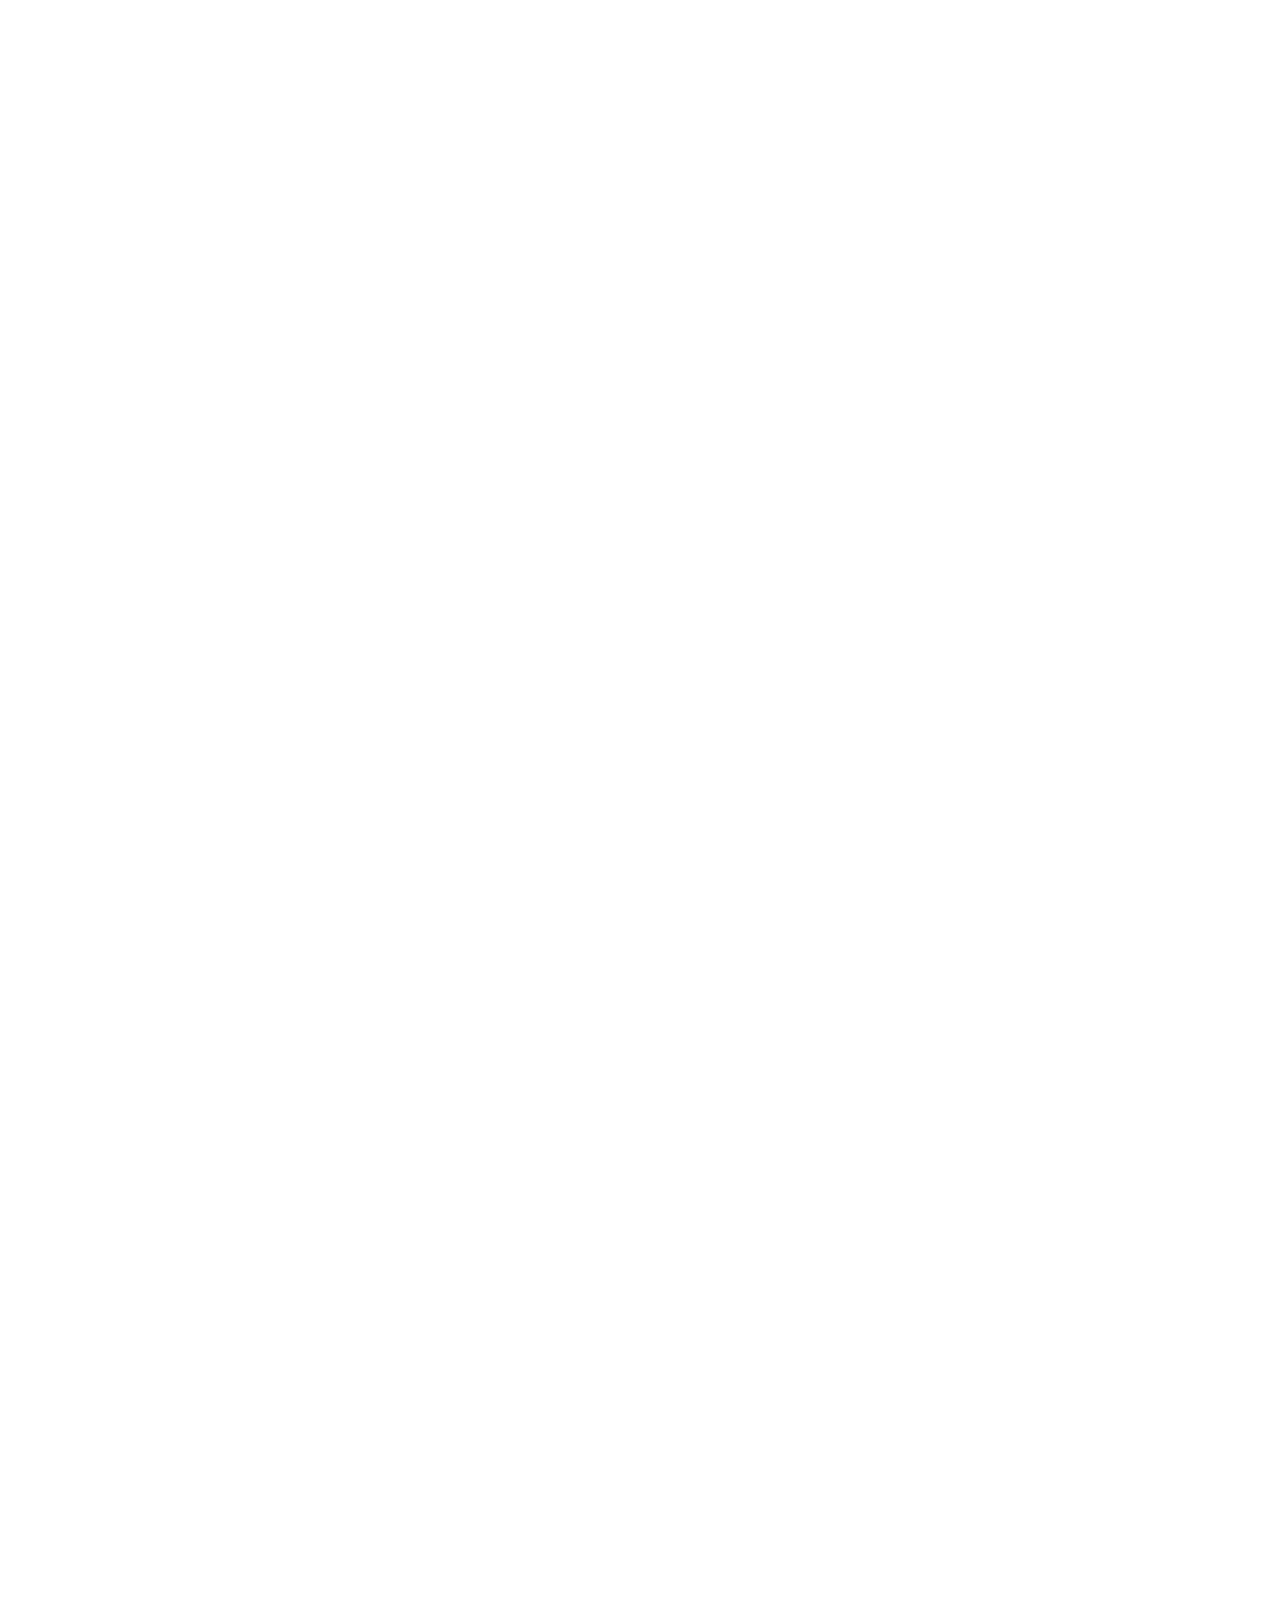
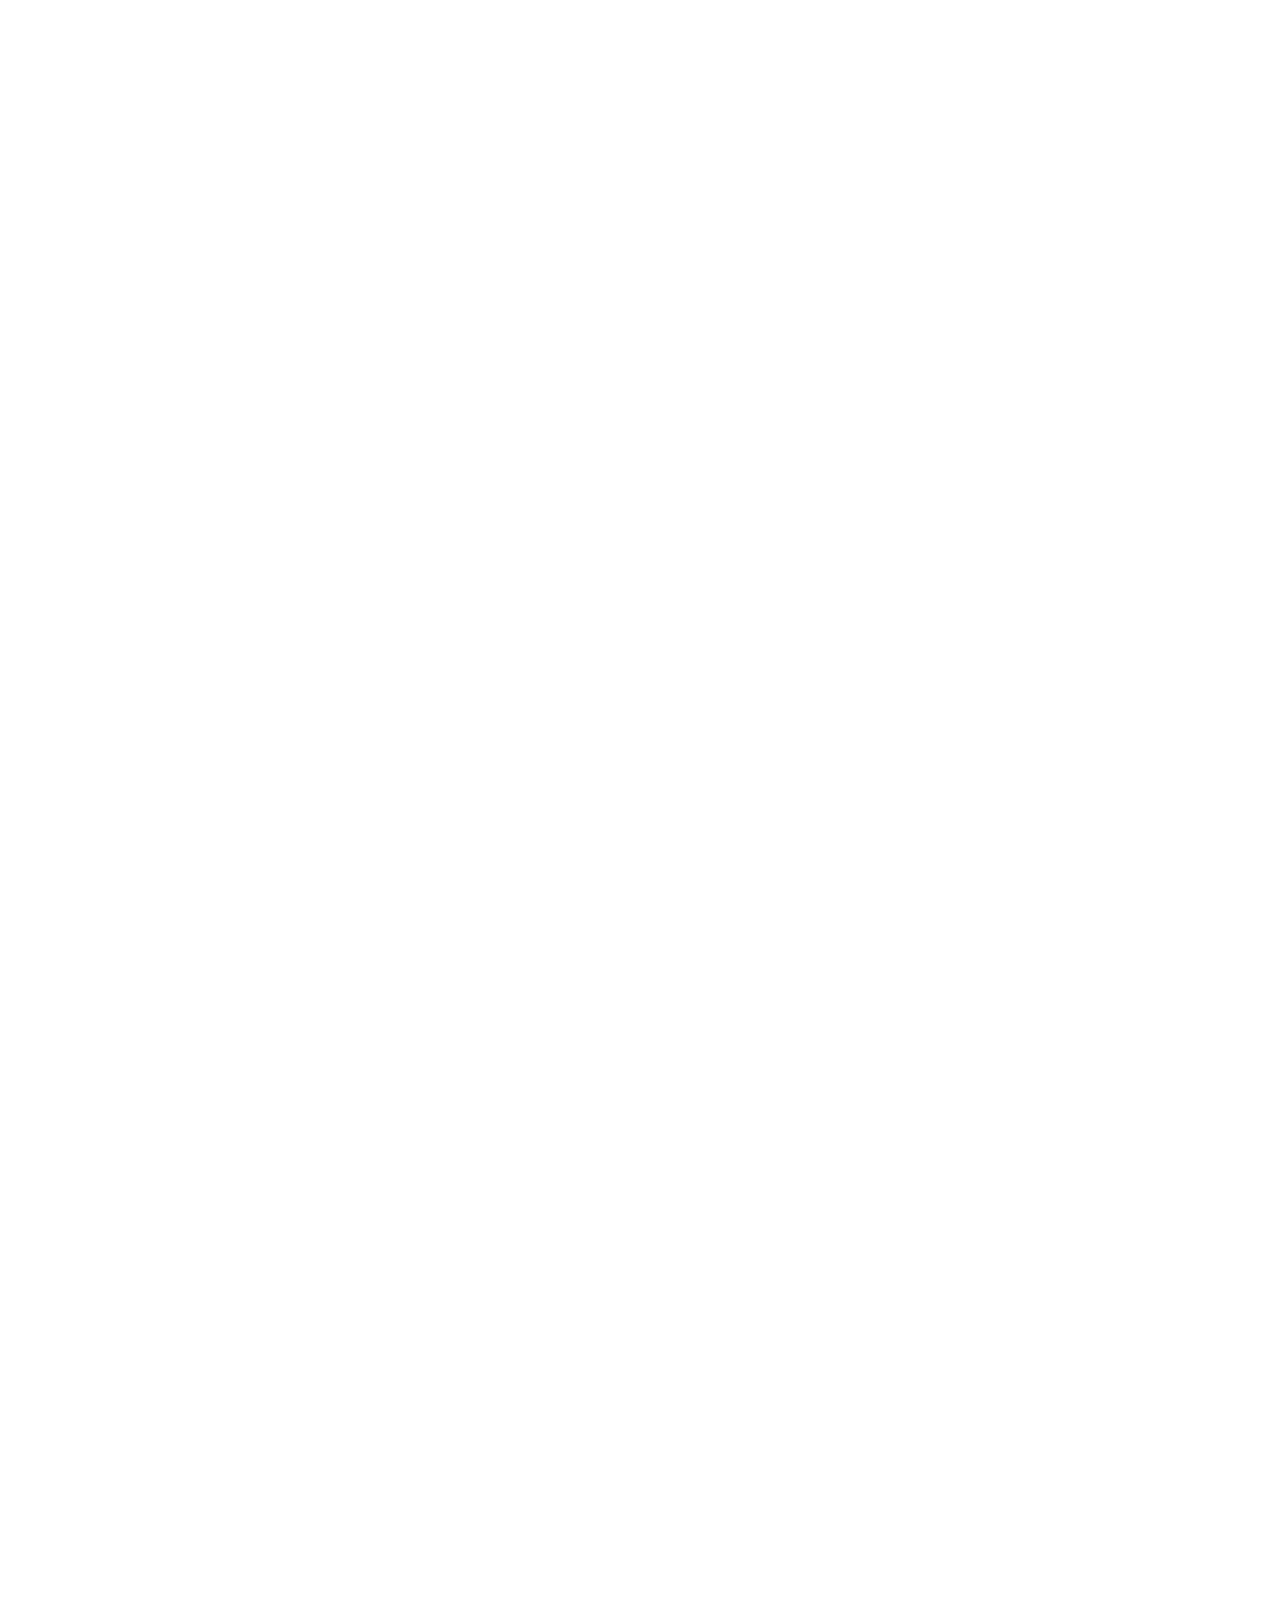
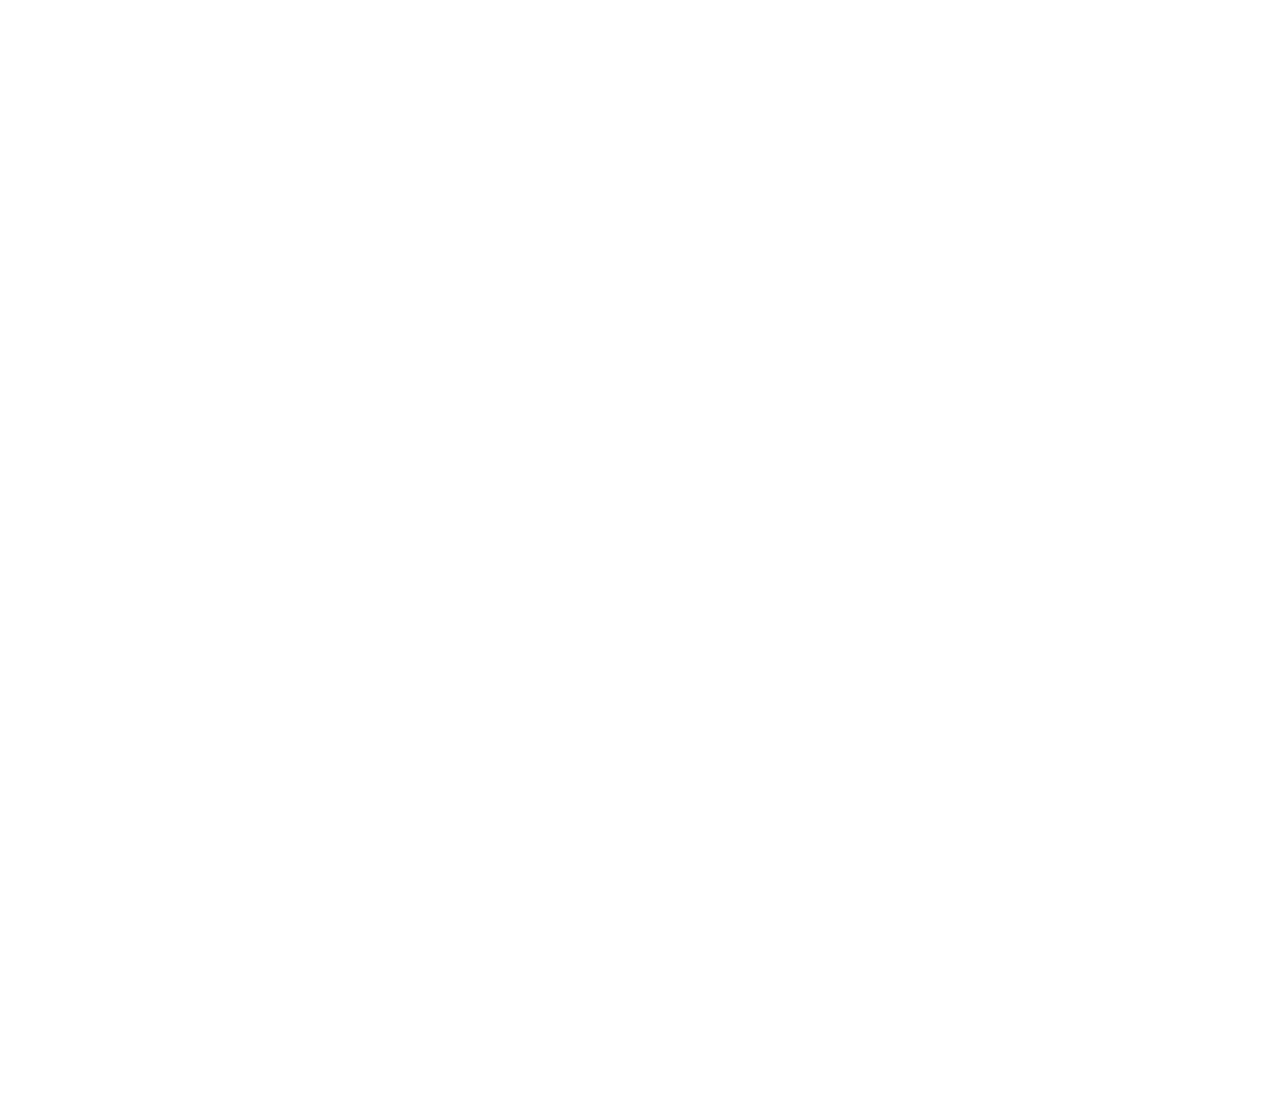
==== commit b18186b0: "add optimise testing code" ====
--- a/index.html
+++ b/index.html
@@ -10,15 +10,22 @@
 	<!--[if lte IE 8]><link rel="stylesheet" href="assets/css/ie8.css" /><![endif]-->
 	<!--[if lte IE 9]><link rel="stylesheet" href="assets/css/ie9.css" /><![endif]-->
 
-
+<style>.async-hide { opacity: 0 !important} </style>
+<script>(function(a,s,y,n,c,h,i,d,e){s.className+=' '+y;h.start=1*new Date;
+h.end=i=function(){s.className=s.className.replace(RegExp(' ?'+y),'')};
+(a[n]=a[n]||[]).hide=h;setTimeout(function(){i();h.end=null},c);h.timeout=c;
+})(window,document.documentElement,'async-hide','dataLayer',4000,
+{'GTM-5MX7PVX':true});</script>
 	<!-- Global site tag (gtag.js) - Google Analytics -->
-	<script async src="https://www.googletagmanager.com/gtag/js?id=UA-116380053-1"></script>
-	<script>
-		window.dataLayer = window.dataLayer || [];
-		function gtag() { dataLayer.push(arguments); }
-		gtag('js', new Date());
-		gtag('config', 'UA-116380053-1');
-	</script>
+<script>
+  (function(i,s,o,g,r,a,m){i['GoogleAnalyticsObject']=r;i[r]=i[r]||function(){
+  (i[r].q=i[r].q||[]).push(arguments)},i[r].l=1*new Date();a=s.createElement(o),
+  m=s.getElementsByTagName(o)[0];a.async=1;a.src=g;m.parentNode.insertBefore(a,m)
+  })(window,document,'script','https://www.google-analytics.com/analytics.js','ga');
+  ga('create', 'UA-116380053-1', 'auto');
+  ga('require', 'GTM-5MX7PVX');
+  ga('send', 'pageview');
+</script>
 
 	<!-- Hotjar Tracking Code for ideatester.io -->
 	<script>
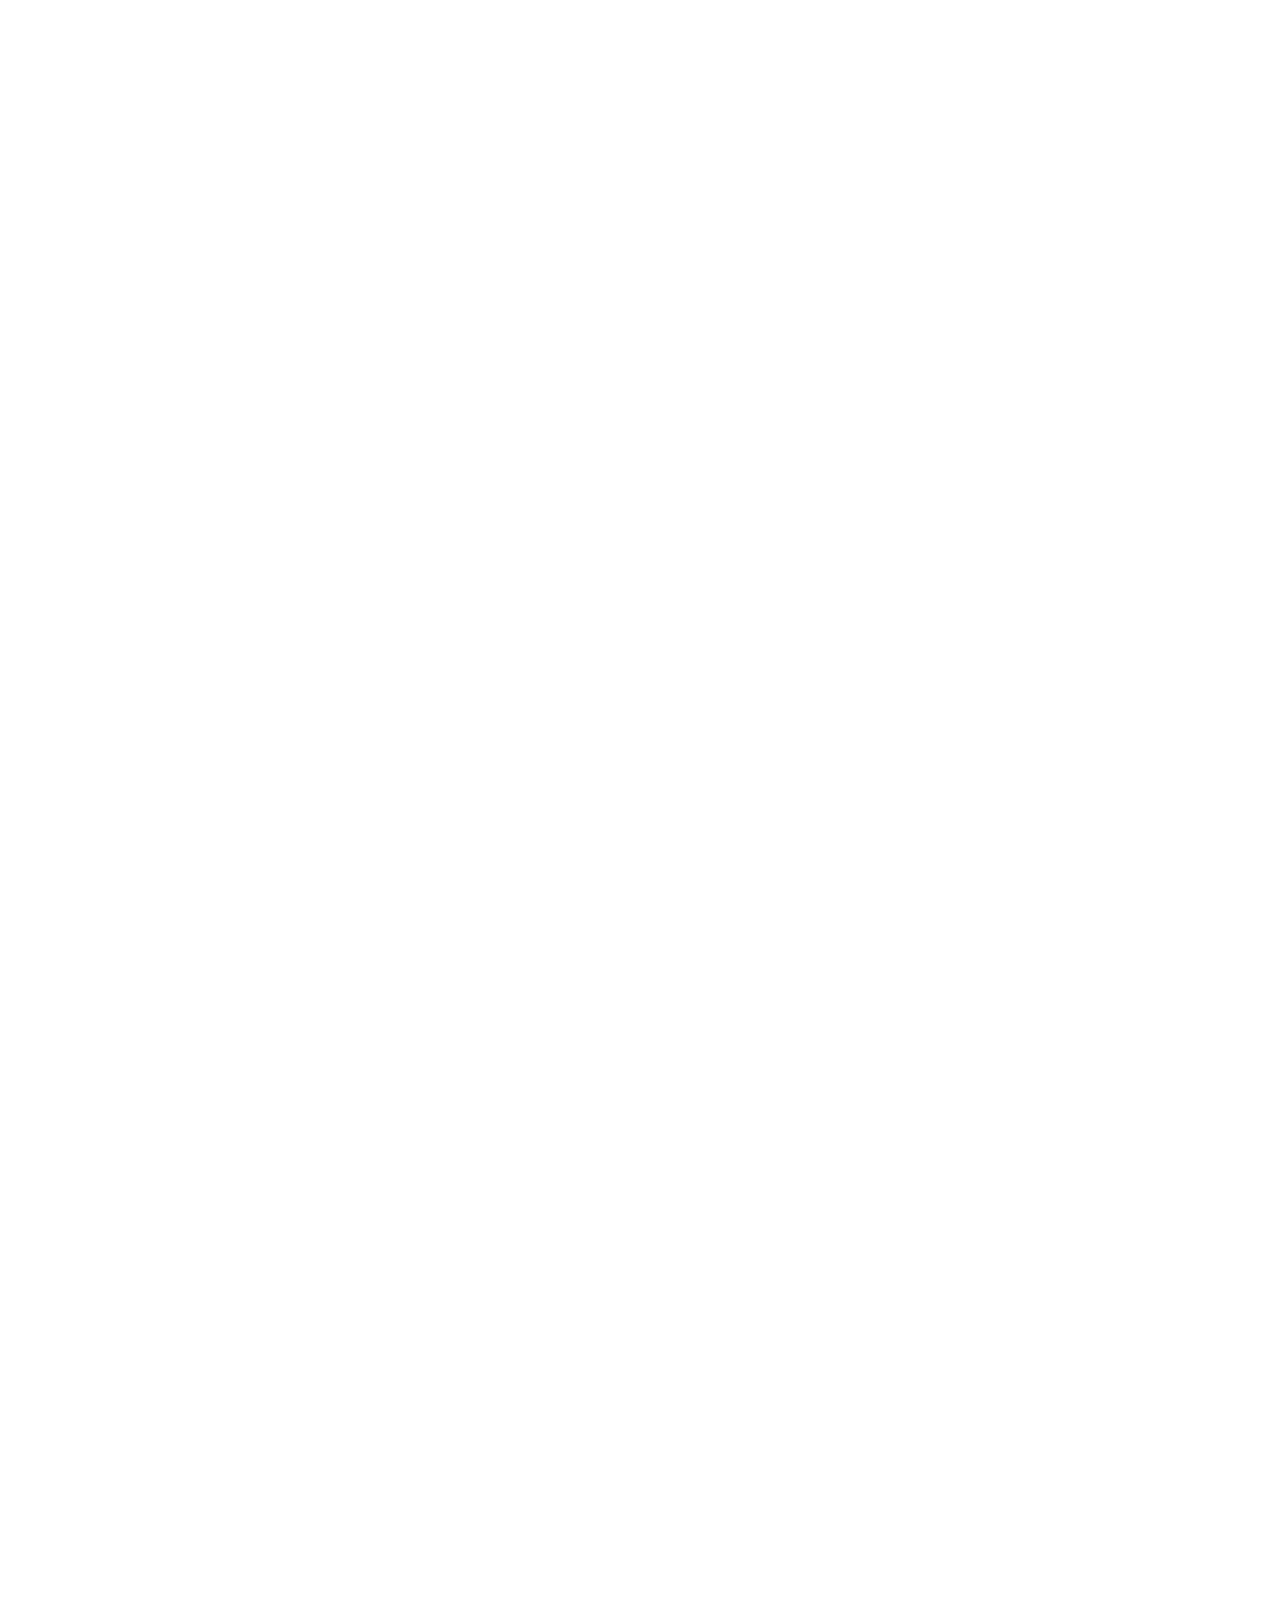
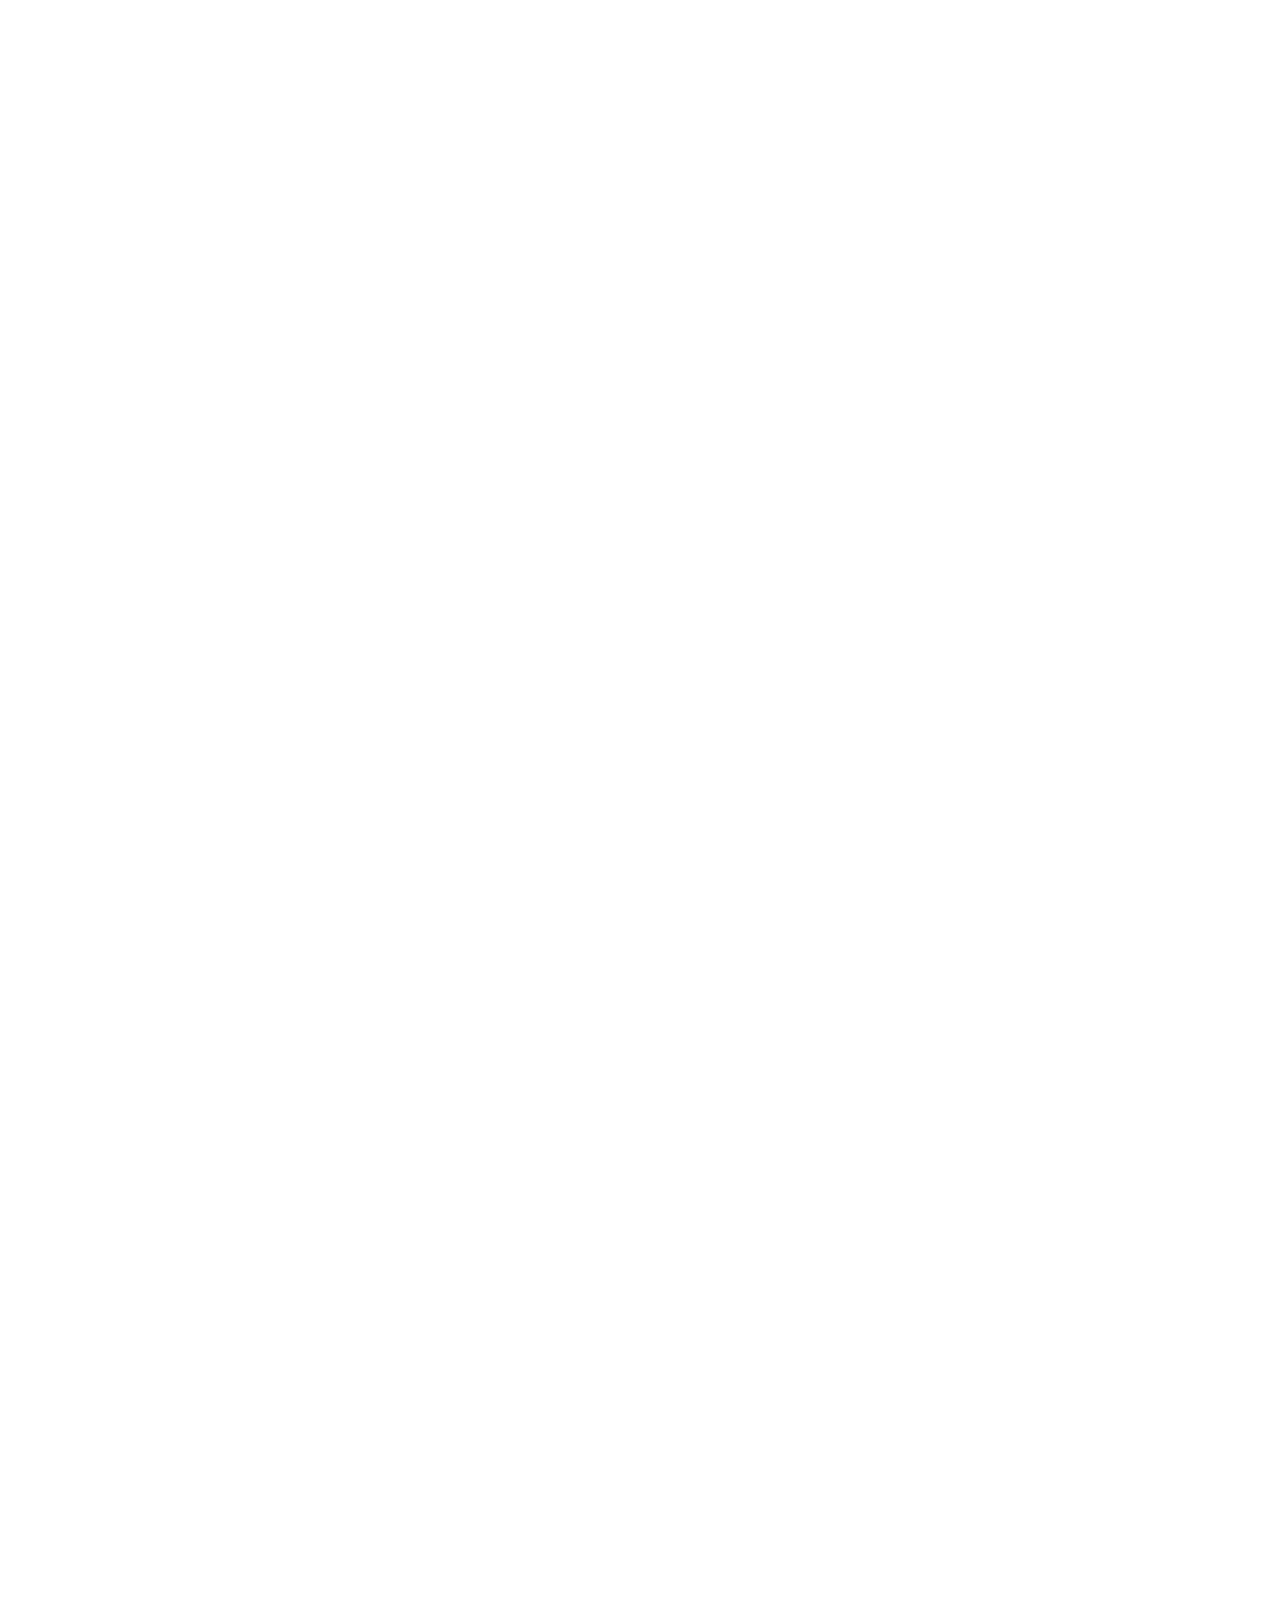
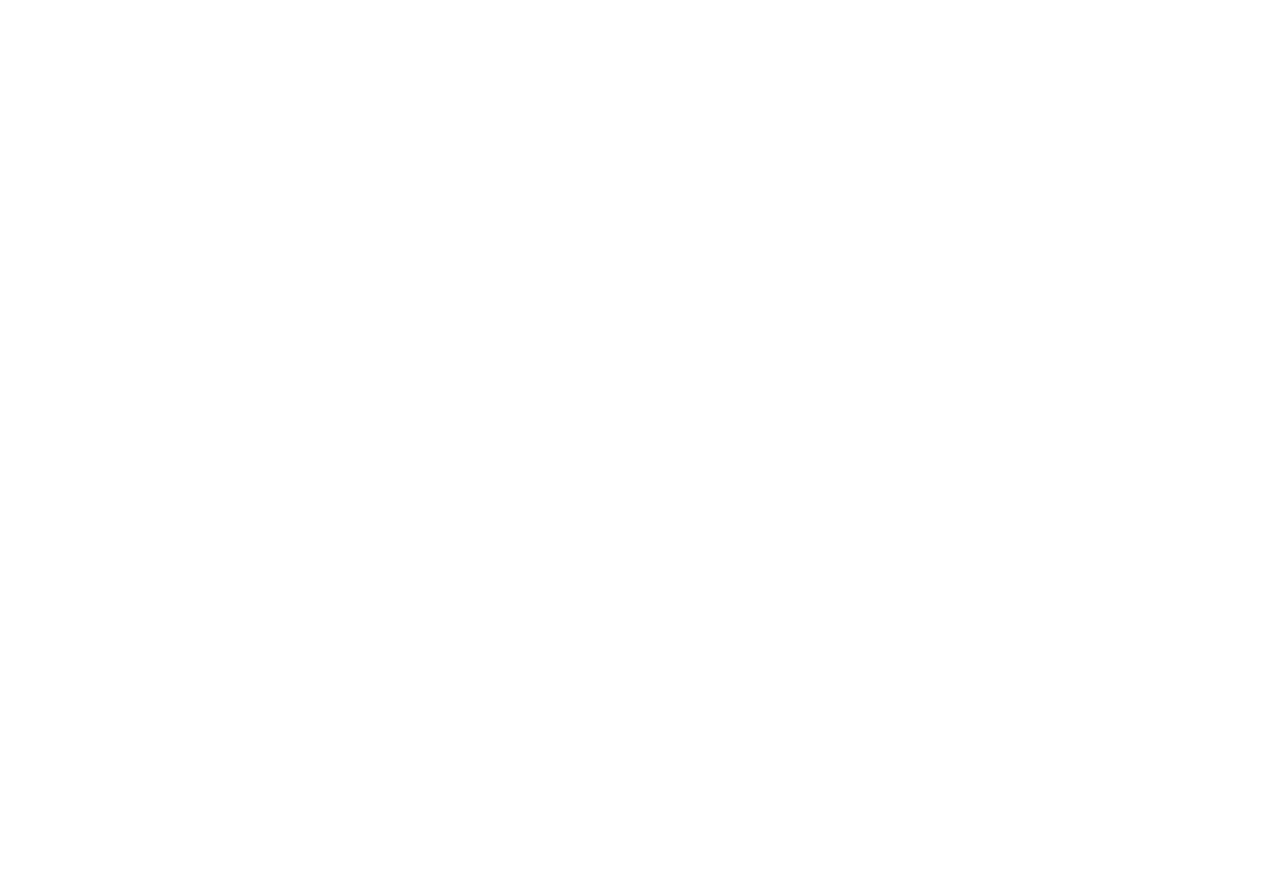
==== commit 33c5c597: "Minimised content, designed for mobile" ====
--- a/index.html
+++ b/index.html
@@ -2,7 +2,7 @@
 <html>
 
 <head>
-	<title>Will You Have Customers When You Setup Your Business - IdeaTester.io</title>
+	<title>Market Testing For Your Business Idea - IdeaTester.io</title>
 	<meta charset="utf-8" />
 	<meta name="viewport" content="width=device-width, initial-scale=1" />
 	<!--[if lte IE 8]><script src="assets/js/ie/html5shiv.js"></script><![endif]-->
@@ -10,22 +10,31 @@
 	<!--[if lte IE 8]><link rel="stylesheet" href="assets/css/ie8.css" /><![endif]-->
 	<!--[if lte IE 9]><link rel="stylesheet" href="assets/css/ie9.css" /><![endif]-->
 
-<style>.async-hide { opacity: 0 !important} </style>
-<script>(function(a,s,y,n,c,h,i,d,e){s.className+=' '+y;h.start=1*new Date;
-h.end=i=function(){s.className=s.className.replace(RegExp(' ?'+y),'')};
-(a[n]=a[n]||[]).hide=h;setTimeout(function(){i();h.end=null},c);h.timeout=c;
-})(window,document.documentElement,'async-hide','dataLayer',4000,
-{'GTM-5MX7PVX':true});</script>
+	<style>
+		.async-hide {
+			opacity: 0 !important
+		}
+	</style>
+	<script>
+		(function (a, s, y, n, c, h, i, d, e) {
+			s.className += ' ' + y; h.start = 1 * new Date;
+			h.end = i = function () { s.className = s.className.replace(RegExp(' ?' + y), '') };
+			(a[n] = a[n] || []).hide = h; setTimeout(function () { i(); h.end = null }, c); h.timeout = c;
+		})(window, document.documentElement, 'async-hide', 'dataLayer', 4000,
+			{ 'GTM-5MX7PVX': true });
+	</script>
 	<!-- Global site tag (gtag.js) - Google Analytics -->
-<script>
-  (function(i,s,o,g,r,a,m){i['GoogleAnalyticsObject']=r;i[r]=i[r]||function(){
-  (i[r].q=i[r].q||[]).push(arguments)},i[r].l=1*new Date();a=s.createElement(o),
-  m=s.getElementsByTagName(o)[0];a.async=1;a.src=g;m.parentNode.insertBefore(a,m)
-  })(window,document,'script','https://www.google-analytics.com/analytics.js','ga');
-  ga('create', 'UA-116380053-1', 'auto');
-  ga('require', 'GTM-5MX7PVX');
-  ga('send', 'pageview');
-</script>
+	<script>
+		(function (i, s, o, g, r, a, m) {
+			i['GoogleAnalyticsObject'] = r; i[r] = i[r] || function () {
+				(i[r].q = i[r].q || []).push(arguments)
+			}, i[r].l = 1 * new Date(); a = s.createElement(o),
+				m = s.getElementsByTagName(o)[0]; a.async = 1; a.src = g; m.parentNode.insertBefore(a, m)
+		})(window, document, 'script', 'https://www.google-analytics.com/analytics.js', 'ga');
+		ga('create', 'UA-116380053-1', 'auto');
+		ga('require', 'GTM-5MX7PVX');
+		ga('send', 'pageview');
+	</script>
 
 	<!-- Hotjar Tracking Code for ideatester.io -->
 	<script>
@@ -37,7 +46,6 @@
 			r.src = t + h._hjSettings.hjid + j + h._hjSettings.hjsv;
 			a.appendChild(r);
 		})(window, document, 'https://static.hotjar.com/c/hotjar-', '.js?sv=');
-
 	</script>
 
 </head>
@@ -50,205 +58,118 @@
 
 			<p class="title"><span class="icon fa-flask"></span><strong>Idea</strong>Tester<sup> .io</sup></p>
 			<h2>
-				<p>See if your business idea could survive in the real world before you even choose a name.</p>
+				<p>Simple market testing for people with bright ideas.</p>
 			</h2>
-			<ul class="actions">
-				<li><a href="#three" class="button scrolly">Tell Me More</a></li>
-			</ul>
+
+			<a href="#one" class="scrolly"><span class="icon fa-angle-down"></span></a>
+
+			<div class="-3u 6u 12u$(medium)">
+				<img class="mockup" src="assets/images/mockup.png">
+			</div>
+
+
 		</div>
 	</section>
 
 	<!-- One -->
-	<!-- <section id="one" class="main style1">
-				<div class="container">
-					<div class="row 150%">
-						<div class="6u 12u$(medium)">
-							<header class="major">
-								<h2>Sounds Good But How Does It Work</h2>
-							</header>
-							<p>Adipiscing a commodo ante nunc accumsan et interdum mi ante adipiscing. A nunc lobortis non nisl amet vis sed volutpat aclacus nascetur ac non. Lorem curae et ante amet sapien sed tempus adipiscing id accumsan.</p>
-						</div>
-						<div class="6u$ 12u$(medium) important(medium)">
-							<span class="image fit"><img src="images/pic01.jpg" alt="" /></span>
-						</div>
-					</div>
-				</div>
-			</section> -->
-
-
-
-	<!-- Three -->
-	<section id="three" class="main style1 special">
+	<section id="one" class="main style1">
 		<div class="container">
-			<header class="major">
-				<h2>Experiment...Tinker...Repeat</h2>
-			</header>
-			<!-- <p>Ante nunc accumsan et aclacus nascetur ac ante amet sapien sed.</p> -->
 			<div class="row 150%">
-				<div class="4u 12u$(medium)">
-					<span class="icon fa-bullhorn"></span>
-					<h3>Is There Anyone Out There?</h3>
-					<p>Test that your idea is something that people are willing to read more about, does it excite them? If it does, you might
-						be onto something.</p>
-				</div>
-				<div class="4u 12u$(medium)">
-					<span class="icon fa-street-view"></span>
-					<h3>Know Your Customers</h3>
-					<p>Understand how different groups responded to your idea; did it strike more of a cord with the old or young? Men or women?
-						Americans or Europeans? Techies or art lovers? Understanding your market allows you to better make a product for them.</p>
-				</div>
-				<div class="4u 12u$(medium)">
-					<span class="icon fa-cogs"></span>
-					<h3>Add The Right Features</h3>
-					<p>Run tests to narrow down the features your customers' really need and how they would like them. Get your product right
-						first time!</p>
+				<div class="-3u 6u 12u$(medium)">
+					<header class="major">
+						<h2>Quick, what is market testing?</h2>
+					</header>
+					<p>Simply put, market testing checks if people would actually buy your product or service before you waste too much time,
+						effort or cash making it.</p>
+					<center><a href="#two" class="scrolly"><span class="icon fa-angle-down"></span></a></center>
 				</div>
 			</div>
-			<div class="row 150%">
-				<div class="4u 12u$(medium)">
-					<span class="icon fa-balance-scale"></span>
-					<h3>Find The Sweet Spot</h3>
-					<p>Where to set price is one of the most important and scariest decisions a business makes. Instead of rolling the dice,
-						experiment with many different prices to see where you and your customers' best align.</p>
-				</div>
-				<div class="4u 12u$(medium)">
-					<span class="icon fa-camera"></span>
-					<h3>Hone Your Image</h3>
-					<p>Run tests on everything about how you present yourself from your color scheme to the language you use to your logo and
-						name.
-					</p>
-				</div>
-				<div class="4u 12u$(medium)">
-					<span class="icon fa-percent"></span>
-					<h3>Increase Your Odds</h3>
-					<p>75% of new business ventures fail, knowing your customer and what they want has never been so important.</p>
-				</div>
-			</div>
-
-			<div class="row 150%">
-				<div class="-4u 4u 12u$(medium)">
-					<span class="icon fa-child"></span>
-					<h3>Tiny Budget? No Problem</h3>
-					<p>Each test is completely customisable, run it on 10 people in your local town or 10,000 people globally. Show only the
-						core concept or test all color, feature and price variations. Design your tests around your own needs.</p>
-				</div>
-			</div>
-
 		</div>
 	</section>
+
 
 
 	<!-- Two -->
 	<section id="two" class="main style2">
 		<div class="container">
-
-			<header class="major">
-				<h2>Sounds Amazing But How Does It Work?</h2>
-			</header>
-
 			<div class="row 150%">
-				<div class="-3u 12u$(medium) 6u">
-					<div class="how-to-icon-container-root">
-						<div class="how-to-icon-container">
-							<div class="how-to-icon">
-								<span class="icon fa-wpforms"></span>
-							</div>
-						</div>
-					</div>
-					<div class="how-to-text-container">
-						<h3>Tell us about your idea</h3>
-						<p>Answer a few simple questions about your idea. What is it? What makes you different? Who are your customers likely
-							to be? P.S. don't worry, the IP is still entirely yours, it's all in the legals if you need a bit of bed time reading.</p>
-					</div>
+				<div class="-3u 6u 12u$(medium)">
+					<header class="major">
+						<h2>Who's it for?</h2>
+					</header>
+					<p>Pretty much <strong>anyone who has a new business idea</strong> but doesn't really know if it will work. Whether you want to start
+						tutoring kids in spanish or brewing cabbage flavoured beer, having an idea how many
+						customers you're likely to have might save you a lot of heartache in the long run.</p>
+					<center><a href="#three" class="scrolly"><span class="icon fa-angle-down"></span></a></center>
 				</div>
 			</div>
-
+		</div>
+	</section>
+
+
+
+	<!-- Three -->
+	<section id="three" class="main style1">
+		<div class="container">
 			<div class="row 150%">
-				<div class="-3u 12u$(medium) 6u">
-					<div class="how-to-icon-container-root">
-						<div class="how-to-icon-container">
-							<div class="how-to-icon">
-								<span class="icon fa-magic"></span>
-							</div>
-						</div>
-					</div>
-					<div class="how-to-text-container">
-						<h3>We Magic Up A Website</h3>
-						<p>Your ideas are automagically transformed into a website, designed to target your customers.</p>
-					</div>
+				<div class="-3u 6u 12u$(medium)">
+					<header class="major">
+						<h2>Why should I do it?</h2>
+					</header>
+					<p>Other than helping you sift the good ideas from the abominations...
+						<ul class="fa-ul">
+							<li><i class="fa-li fa fa-2x fa-users"></i>Know if people will buy your product</li>
+							<li><i class="fa-li fa fa-2x fa-puzzle-piece"></i>Discover what features they want</li>
+							<li><i class="fa-li fa fa-2x fa-credit-card"></i>How much they're willing to pay</li>
+							<li><i class="fa-li fa fa-2x fa-globe"></i>It doesn't cost the earth...and will likely save you money!</li>
+						</ul>
+					</p>
+					<center><a href="#four" class="scrolly"><span class="icon fa-angle-down"></span></a></center>
 				</div>
 			</div>
-
+		</div>
+	</section>
+
+
+
+	<!-- Four -->
+	<section id="four" class="main style2">
+		<div class="container">
 			<div class="row 150%">
-				<div class="-3u 12u$(medium) 6u">
-					<div class="how-to-icon-container-root">
-						<div class="how-to-icon-container">
-							<div class="how-to-icon">
-								<span class="icon fa-google"></span>
-							</div>
-						</div>
-					</div>
-					<div class="how-to-text-container">
-						<h3>It's Released Into The Wild</h3>
-						<p>Your new website gets advertised on google and social media, the testing begins!</p>
-					</div>
+				<div class="-3u 6u 12u$(medium)">
+					<header class="major">
+						<h2>How does it all work?</h2>
+					</header>
+					<p>Let's say you want to open an online shop selling shoes for dogs (hand's off, that's my idea!)</p>
+
+					<ol class="custom-counter">
+						<li><strong>Tell us a little about your idea</strong>, don't worry, we only need the gist.</li>
+						<li><strong>We magic you up a website</strong> full of ramblings about comfy puppies.</li>
+						<li>Your brand new <strong>website is advertised</strong> to fellow dog lovers!</li>
+						<li><strong>The Results!</strong> We condense their clicks, scrolls and keystrokes into a simple yay/nay verdict.</li>
+						<li><strong>Now it's your decision</strong>
+							<span class="tab">Rethink the whole thing, tuxes for hamsters perhaps?</span>
+							<span class="tab">Find out in more depth what your customers' want - boots or slippers?</span>
+							<span class="tab">Get building your new business!</span>
+						</li>
+					</ol>
+
+
+					<center><a href="#five" class="scrolly"><span class="icon fa-angle-down"></span></a></center>
 				</div>
 			</div>
-
+		</div>
+	</section>
+
+	<!-- five -->
+	<section id="five" class="main special">
+		<div class="container">
 			<div class="row 150%">
-				<div class="-3u 12u$(medium) 6u">
-					<div class="how-to-icon-container-root">
-						<div class="how-to-icon-container">
-							<div class="how-to-icon">
-								<span class="icon fa-pie-chart"></span>
-							</div>
-						</div>
-					</div>
-					<div class="how-to-text-container">
-						<h3>The Results Roll In</h3>
-						<p>A host of metrics about each real customers' interaction with your idea gets measured. These are collated and presented
-							back to you in plain english, not a hint of jargon anywhere. We'll also pass on the details of anyone brave enough
-							to signup.</p>
-					</div>
+				<div class="-2u 8u">
+					<a href="signup.html" class="button signup" onclick="ga('send', 'event', 'button', 'click', 'Signup')">Let's Do This!</a>
+					<a href="feedback.html" class="button feedback" onclick="ga('send', 'event', 'button', 'click', 'Signup')">Not For Me</a>
 				</div>
 			</div>
-
-			<div class="row 150%">
-				<div class="-3u 12u$(medium) 6u">
-					<div class="how-to-icon-container-root">
-						<div class="how-to-icon-container">
-							<div class="how-to-icon">
-								<span class="icon fa-hand-o-right"></span>
-							</div>
-						</div>
-					</div>
-					<div class="how-to-text-container">
-						<h3>Your Move</h3>
-						<p>Now equipped with some valuable insights into how your customers think, you can tweak the test and give it another
-							go or start building your brain child.</p>
-					</div>
-				</div>
-			</div>
-
-
-		</div>
-	</section>
-
-
-	<!-- Four -->
-	<section id="four" class="main style1 special">
-		<div class="container">
-			<!-- <header class="major">
-				<h2>Ipsum feugiat consequat?</h2>
-			</header>
-			<p>Sed lacus nascetur ac ante amet sapien.</p> -->
-			<ul class="actions uniform">
-				<li><a href="signup.html" class="button special" onclick="ga('send', 'event', 'button', 'click', 'Signup')">Just what I've been looking for!</a></li>
-				<li><a href="feedback.html" class="button" onclick="ga('send', 'event', 'button', 'click', 'Feedback')">Na, Not For Me</a></li>
-			</ul>
-
-
-
 		</div>
 	</section>
 
--- a/assets/css/main.css
+++ b/assets/css/main.css
@@ -6,99 +6,6 @@
 	html5up.net | @ajlkn
 	Free for personal and commercial use under the CCA 3.0 license (html5up.net/license)
 */
-
-
-
-
-	.title {
-		font-size: 3.75em;
-		padding-bottom: 0.7em;
-	}
-
-
-	.title sup {
-		font-size: 0.3em;
-		vertical-align: super;
-	}
-
-	#header h2 {
-		color: rgba(255, 255, 255, 0.65);
-		font-size: 1.25em;
-		padding-bottom: 1.5em;
-	}
-
-	#three h3 {
-		margin-top: 20px;
-	}
-
-	#three p {
-		margin-bottom: 100px;
-	}
-
-	#three .icon {
-		font-size: 5em;
-		border: 1px solid #ccc;
-		border-radius: 10px;
-		line-height: 1.5em;
-		color: rgba(255, 255, 255, 0.95);
-		padding: 10px 25px 10px 25px;
-		background: rgb(120,70,160);
-	}
-
-	#two header {
-		text-align: center;
-		margin: 0px 0px 100px 0px;
-	}
-
-	#four li {
-		margin-bottom: 25px;
-	}
-.how-to-text-container {
-		/* padding: 50px; */
-		display: relative;
-		float: right;
-		width: 65%;
-		margin-bottom: 25px;
-	}
-
-.how-to-icon-container-root {
-	display: relative;
-	float:left;
-	width: 35%;
-	text-align: center;
-	/* padding: 50px; */
-	height: 100%;
-	/* padding-top: 5%; */
-		
-}
-	
-	.how-to-icon-container {
-					-moz-transform: rotate(45deg);
-					-webkit-transform: rotate(45deg);
-					-ms-transform: rotate(45deg);
-					transform: rotate(45deg);
-					border-radius: 4px;
-					border: solid 1px rgba(255, 255, 255, 0.5);
-					display: inline-block;  
-					height: 5em;
-					line-height: 5em; 
-					margin: 0;
-					text-align: center;
-					width: 5em;
-					
-					
-				}
-
-	.how-to-icon {
-						-moz-transform: rotate(-45deg);
-						-webkit-transform: rotate(-45deg);
-						-ms-transform: rotate(-45deg);
-						transform: rotate(-45deg);
-						/* display: inline-block; */
-						line-height: inherit;
-						/* margin: 16px;  */
-						font-size: 3em;
-					}
 
 
 
@@ -2905,7 +2812,7 @@
 /* Header */
 
 	#header {
-		padding: 9em 0 9em 0 ;
+		padding: 9em 0 0em 0 ;
 		/* background: #8690f9;  Old browsers  */
 		
 		background: #cb86f9; /* Old browsers */
@@ -2950,7 +2857,7 @@
 		#header input[type="button"],
 		#header button,
 		#header .button {
-			box-shadow: inset 0 0 0 1px #ffffff;
+			 box-shadow: inset 0 0 0 1px #ffffff; 
 			color: #ffffff !important;
 		}
 
@@ -3062,7 +2969,7 @@
 				opacity: 1;
 			}
 
-		#header:after {
+		 #header:after {
 			-moz-transition: opacity 1s ease;
 			-webkit-transition: opacity 1s ease;
 			-ms-transition: opacity 1s ease;
@@ -3075,7 +2982,7 @@
 			position: absolute;
 			top: 0;
 			width: 100%;
-		}
+		} 
 
 	body.is-loading #header .inner {
 		-moz-transform: scale(1.05);
@@ -3236,7 +3143,7 @@
 		/* Header */
 
 			#header {
-				padding: 6em 0 6em 0 ;
+				padding: 6em 0 0em 0 ;
 			}
 
 	}
@@ -3280,7 +3187,7 @@
 		/* Header */
 
 			#header {
-				padding: 5em 0 5em 0 ;
+				padding: 5em 0 0em 0 ;
 				background-attachment: scroll;
 			}
 
@@ -3322,7 +3229,7 @@
 		/* Header */
 
 			#header {
-				padding: 8em 3em 8em 3em ;
+				padding: 8em 3em 0em 3em ;
 			}
 
 		/* Footer */
@@ -3413,7 +3320,7 @@
 		/* Header */
 
 			#header {
-				padding: 4em 3em 4em 3em ;
+				padding: 4em 3em 0em 3em ;
 			}
 
 				#header .actions {
@@ -3484,7 +3391,7 @@
 		/* Header */
 
 			#header {
-				padding: 4em 2em 4em 2em ;
+				padding: 4em 2em 0em 2em ;
 			}
 
 				#header br {
@@ -3533,7 +3440,7 @@
 		/* Header */
 
 			#header {
-				padding: 3em 1em 3em 1em ;
+				padding: 3em 1em 0em 1em ;
 			}
 
 		/* Footer */
@@ -3548,3 +3455,142 @@
 
 
 
+
+
+
+
+
+
+
+/********************/
+/* EDITS */
+/********************/
+
+
+
+/* Hide x scroll  */
+html, body {
+    max-width: 100%;
+    overflow-x: hidden;
+}
+
+	.title {
+		font-size: 3.2em;
+		padding-bottom: 0.7em;
+	}
+
+	.title span {
+		padding-right: 0.15em;
+	}
+
+	.title sup {
+		font-size: 0.3em;
+		vertical-align: super;
+	}
+
+	#header h2 {
+		color: rgba(255, 255, 255, 0.65);
+		font-size: 1.5em;
+		/* padding-bottom: 1.5em; */
+	}
+
+	#header a {
+		border: 0px;
+		font-size: 3em;
+		padding: 0;
+		color: rgba(255, 255, 255, 0.65);
+	}
+
+	.container {
+		padding: 3em 0.5em 3em 0.5em;
+	}
+
+	.main a {
+		border: 0px;
+		font-size: 2em;
+		padding: 2em;
+		text-align: center;
+	}
+
+	#three, #four {
+		text-align: center;
+	}
+
+	#three li {
+		margin: 0 0 2em 0;
+	}
+
+	#four li {
+		margin: 0 0 2em 0;
+	}
+
+	#four .tab {
+		display: block;
+		margin: 1em 0 1em 2em ;
+	}
+	#four .tab:before {
+		content: "> ";
+	}
+	.custom-counter {
+		margin: 0;
+		padding: 0;
+		list-style-type: none;
+		text-align: left;
+	}
+	.custom-counter li {
+		counter-increment: step-counter;
+		margin-bottom: 6px;
+	}
+	.custom-counter li::before {
+		content: counter(step-counter);
+		margin-right: 10px;
+		font-size: 1em;
+		background-color: white;
+		color: #A569BD;
+		font-weight: 900;
+		padding: 1px 7px 2px 7px;
+		border-radius: 20px;
+	}
+
+	#five {
+		padding: 3em;;
+	}
+
+	#five .container {
+		padding: 0;
+	}
+
+	#five a {
+		padding: 0 1em 0 1em;
+	}
+
+	.signup {
+		width: 100%;
+		/* max-width: 250px; */
+		background-color: rgba(253,106,2,1) !important;
+		color: white !important;
+		display: block;
+		font-size: 1em !important;
+	}
+
+	.feedback {
+		font-size: 0.75em !important;
+		text-transform: none !important;
+		border: 0px !important;
+		box-shadow: none;
+		text-decoration: underline;
+	}
+
+	.mockup {
+		width: 100%;
+		max-width: 500px;
+		-webkit-box-shadow: 20px 2px 39px -17px rgba(0,0,0,0.7);
+		-moz-box-shadow: 20px 2px 39px -17px rgba(0,0,0,0.7);
+		box-shadow: 20px 2px 39px -17px rgba(0,0,0,0.7);
+
+		transform: translate(0px, 21px);
+		-webkit-transform: translate(0px, 21px);
+		-moz-transform: translate(0px, 21px);
+		-o-transform: translate(0px, 21px);
+		-ms-transform: translate(0px, 21px);
+	}
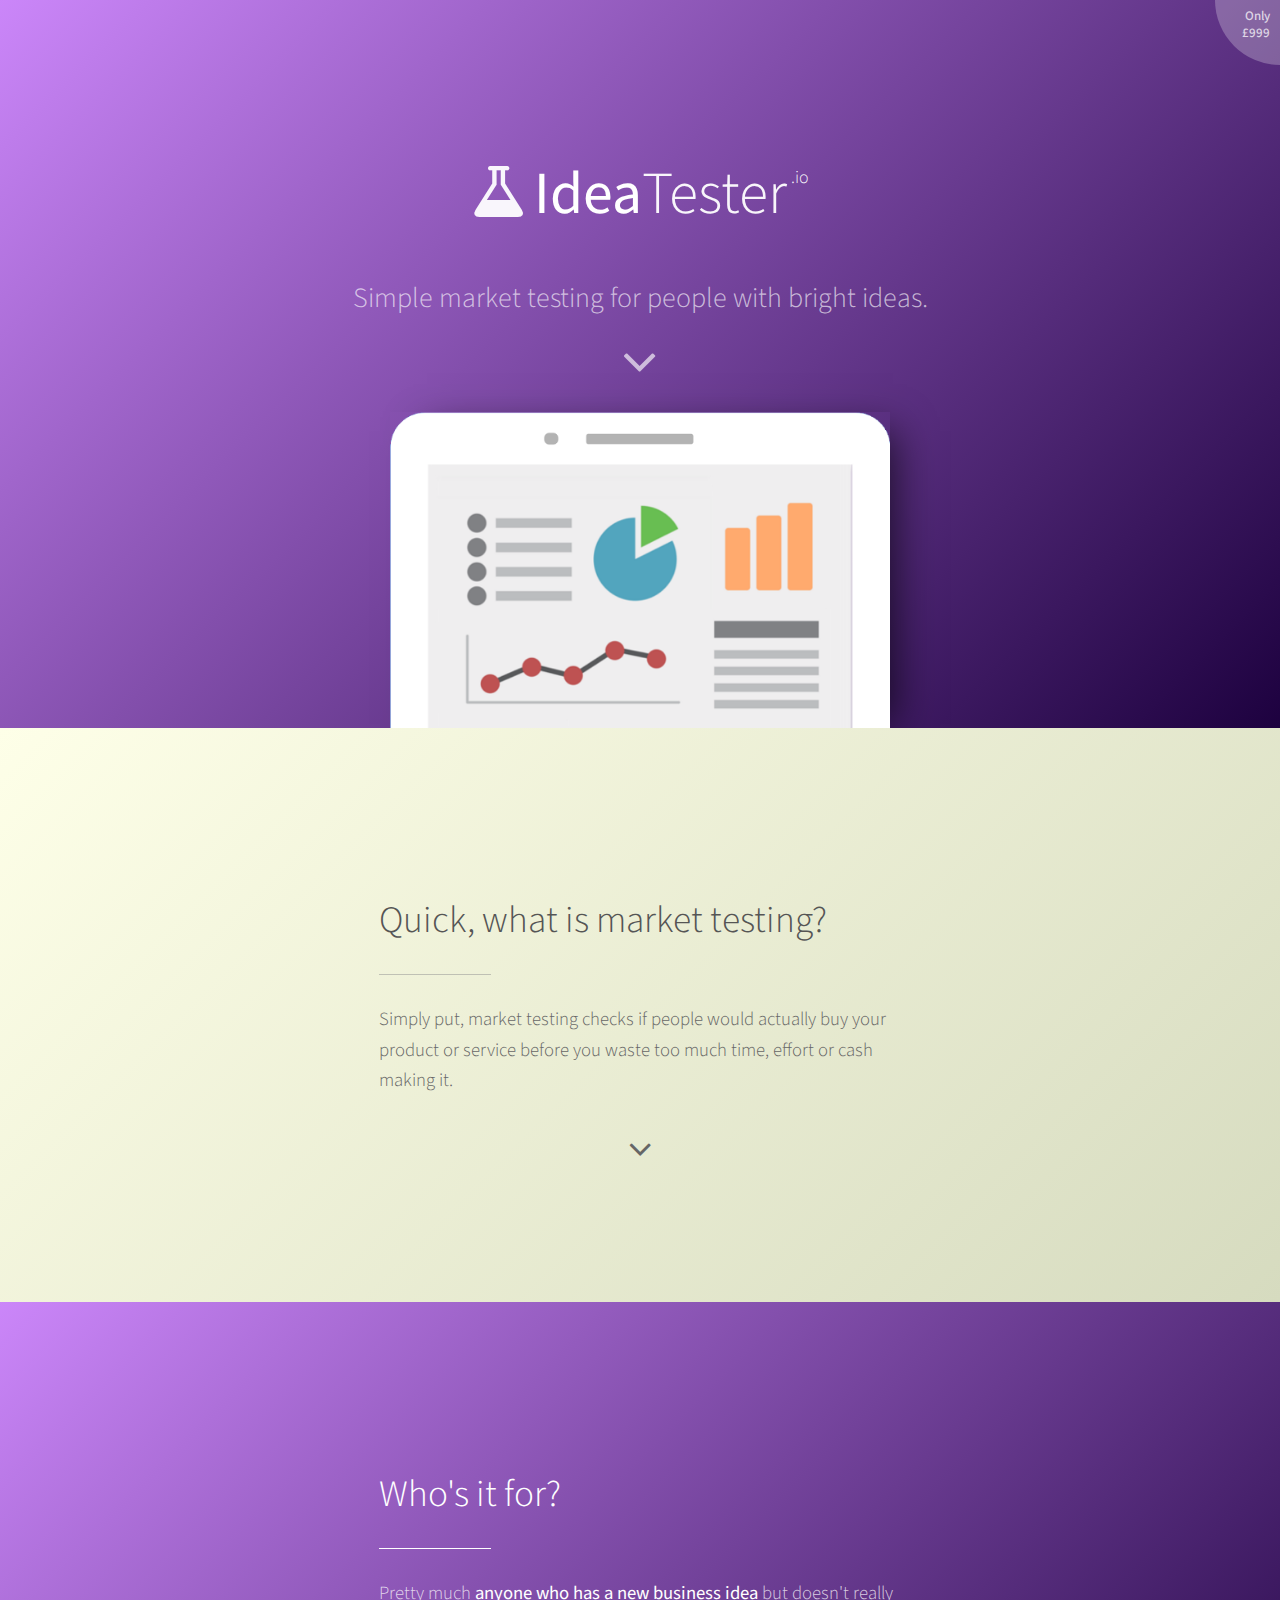
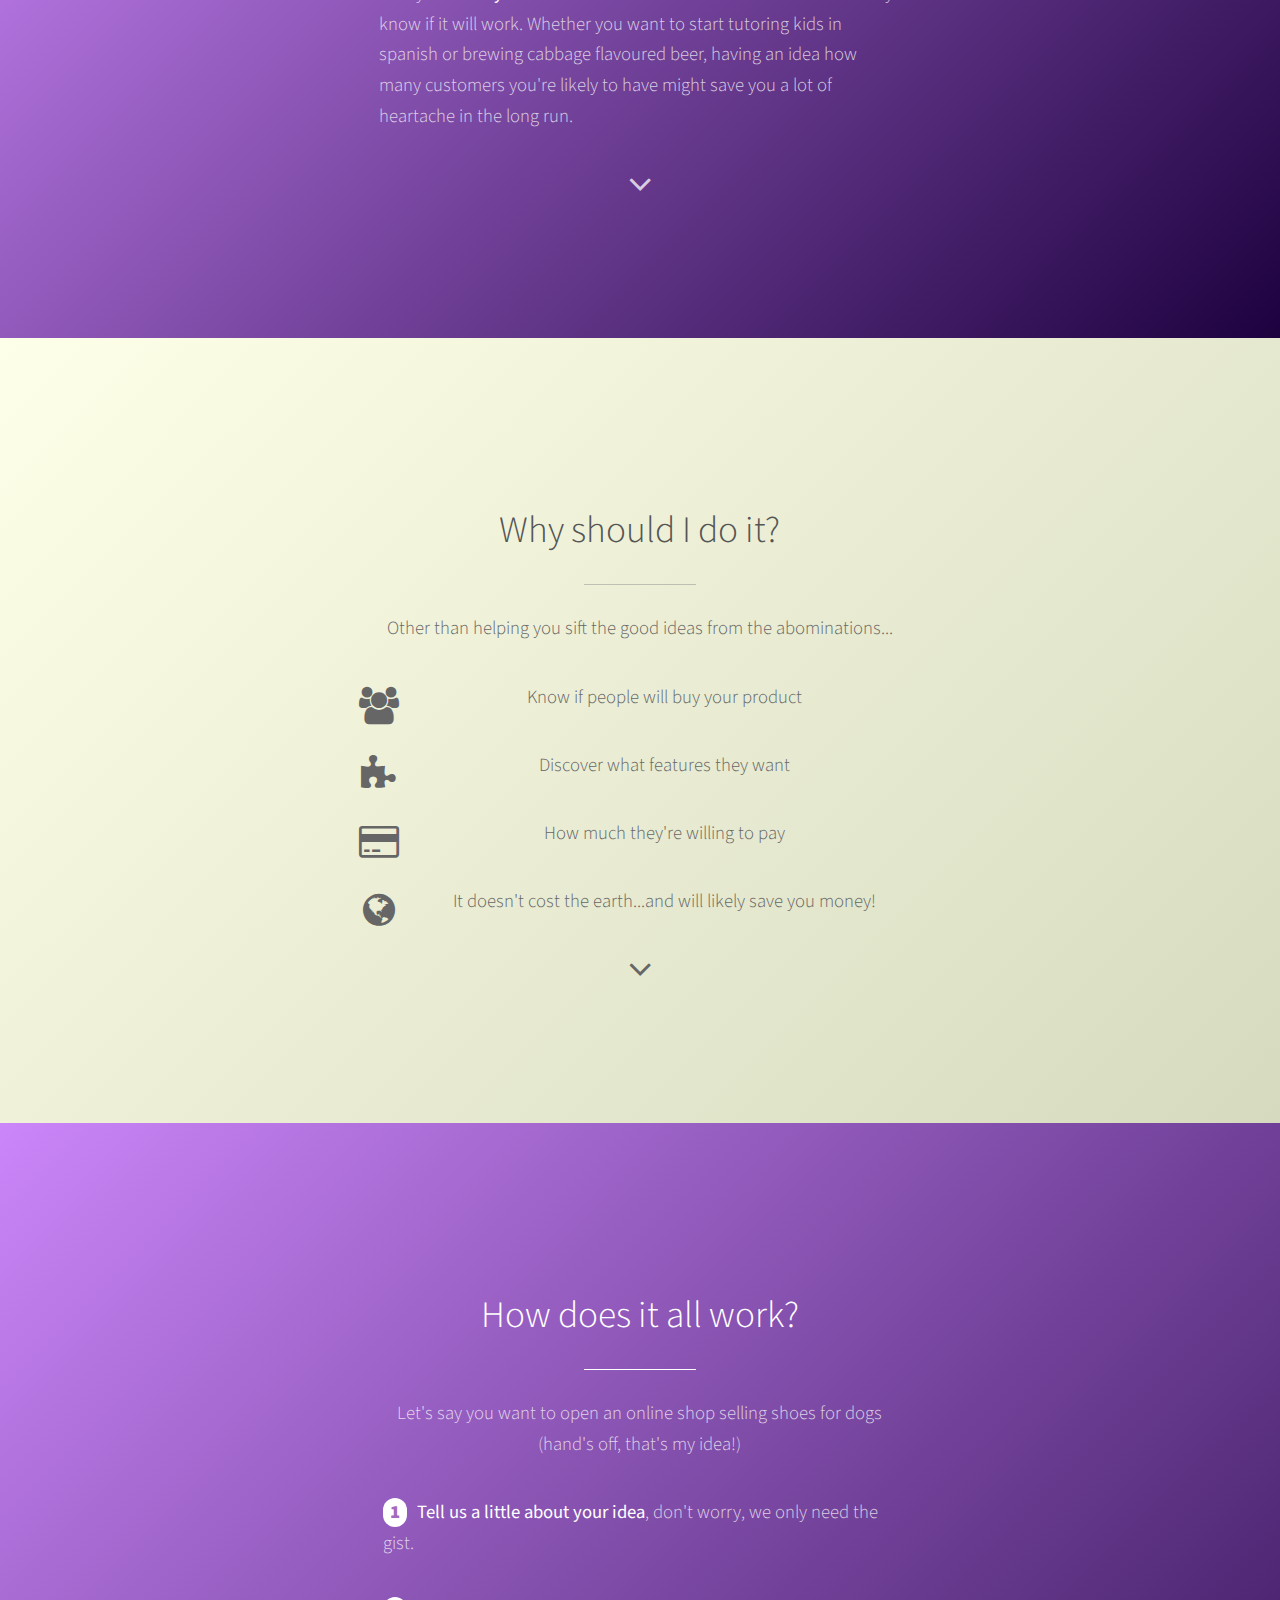
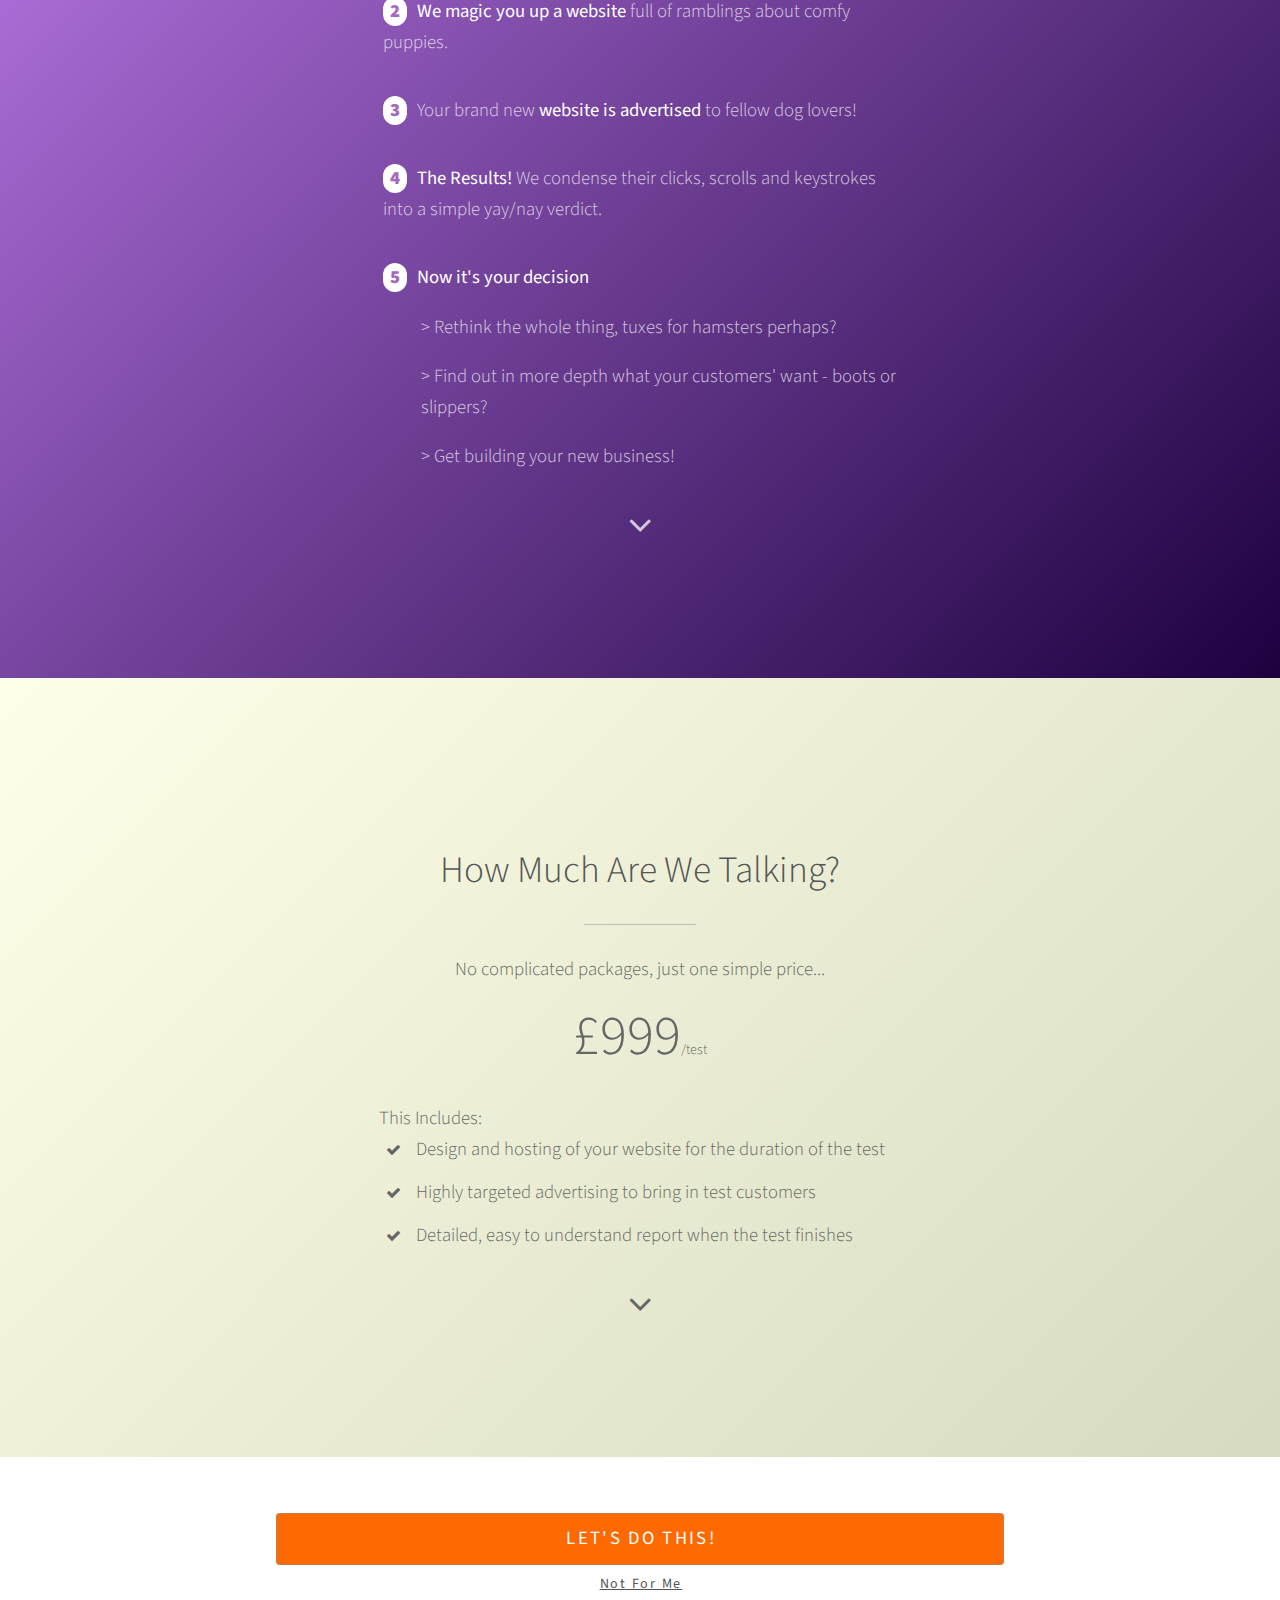
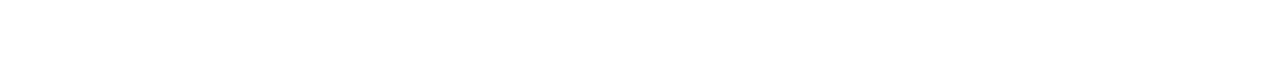
==== commit edf64cbe: "Added pricing" ====
--- a/index.html
+++ b/index.html
@@ -9,43 +9,34 @@
 	<link rel="stylesheet" href="assets/css/main.css" />
 	<!--[if lte IE 8]><link rel="stylesheet" href="assets/css/ie8.css" /><![endif]-->
 	<!--[if lte IE 9]><link rel="stylesheet" href="assets/css/ie9.css" /><![endif]-->
-
-	<style>
-		.async-hide {
-			opacity: 0 !important
-		}
-	</style>
+	<link rel="apple-touch-icon" sizes="180x180" href="assets/icons/apple-touch-icon.png">
+	<link rel="icon" type="image/png" sizes="32x32" href="assets/icons/favicon-32x32.png">
+	<link rel="icon" type="image/png" sizes="16x16" href="assets/icons/favicon-16x16.png">
+	<link rel="manifest" href="assets/icons/site.webmanifest">
+	<link rel="mask-icon" href="assets/icons/safari-pinned-tab.svg" color="#5bbad5">
+	<meta name="msapplication-TileColor" content="#9f00a7">
+	<meta name="theme-color" content="#ffffff">
+
 	<script>
-		(function (a, s, y, n, c, h, i, d, e) {
-			s.className += ' ' + y; h.start = 1 * new Date;
-			h.end = i = function () { s.className = s.className.replace(RegExp(' ?' + y), '') };
-			(a[n] = a[n] || []).hide = h; setTimeout(function () { i(); h.end = null }, c); h.timeout = c;
-		})(window, document.documentElement, 'async-hide', 'dataLayer', 4000,
-			{ 'GTM-5MX7PVX': true });
-	</script>
-	<!-- Global site tag (gtag.js) - Google Analytics -->
-	<script>
-		(function (i, s, o, g, r, a, m) {
-			i['GoogleAnalyticsObject'] = r; i[r] = i[r] || function () {
-				(i[r].q = i[r].q || []).push(arguments)
-			}, i[r].l = 1 * new Date(); a = s.createElement(o),
-				m = s.getElementsByTagName(o)[0]; a.async = 1; a.src = g; m.parentNode.insertBefore(a, m)
-		})(window, document, 'script', 'https://www.google-analytics.com/analytics.js', 'ga');
-		ga('create', 'UA-116380053-1', 'auto');
-		ga('require', 'GTM-5MX7PVX');
-		ga('send', 'pageview');
+	(function(i,s,o,g,r,a,m){i['GoogleAnalyticsObject']=r;i[r]=i[r]||function(){
+	(i[r].q=i[r].q||[]).push(arguments)},i[r].l=1*new Date();a=s.createElement(o),
+	m=s.getElementsByTagName(o)[0];a.async=1;a.src=g;m.parentNode.insertBefore(a,m)
+	})(window,document,'script','https://www.google-analytics.com/analytics.js','ga');
+	ga('create', 'UA-116380053-1', 'auto');
+	ga('require', 'GTM-5MX7PVX');
+	ga('send', 'pageview');
 	</script>
 
 	<!-- Hotjar Tracking Code for ideatester.io -->
 	<script>
-		(function (h, o, t, j, a, r) {
-			h.hj = h.hj || function () { (h.hj.q = h.hj.q || []).push(arguments) };
-			h._hjSettings = { hjid: 826526, hjsv: 6 };
-			a = o.getElementsByTagName('head')[0];
-			r = o.createElement('script'); r.async = 1;
-			r.src = t + h._hjSettings.hjid + j + h._hjSettings.hjsv;
+		(function(h,o,t,j,a,r){
+			h.hj=h.hj||function(){(h.hj.q=h.hj.q||[]).push(arguments)};
+			h._hjSettings={hjid:826526,hjsv:6};
+			a=o.getElementsByTagName('head')[0];
+			r=o.createElement('script');r.async=1;
+			r.src=t+h._hjSettings.hjid+j+h._hjSettings.hjsv;
 			a.appendChild(r);
-		})(window, document, 'https://static.hotjar.com/c/hotjar-', '.js?sv=');
+		})(window,document,'https://static.hotjar.com/c/hotjar-','.js?sv=');
 	</script>
 
 </head>
@@ -53,7 +44,8 @@
 <body>
 
 	<!-- Header -->
-	<section id="header">
+	<section id="header" class="note">
+		<div id="preview-price"><div>Only</div><div>£999</div></div>
 		<div class="inner">
 
 			<p class="title"><span class="icon fa-flask"></span><strong>Idea</strong>Tester<sup> .io</sup></p>
@@ -97,9 +89,9 @@
 					<header class="major">
 						<h2>Who's it for?</h2>
 					</header>
-					<p>Pretty much <strong>anyone who has a new business idea</strong> but doesn't really know if it will work. Whether you want to start
-						tutoring kids in spanish or brewing cabbage flavoured beer, having an idea how many
-						customers you're likely to have might save you a lot of heartache in the long run.</p>
+					<p>Pretty much <strong>anyone who has a new business idea</strong> but doesn't really know if it will work. Whether you
+						want to start tutoring kids in spanish or brewing cabbage flavoured beer, having an idea how many customers you're
+						likely to have might save you a lot of heartache in the long run.</p>
 					<center><a href="#three" class="scrolly"><span class="icon fa-angle-down"></span></a></center>
 				</div>
 			</div>
@@ -161,13 +153,42 @@
 		</div>
 	</section>
 
+
+
+
 	<!-- five -->
-	<section id="five" class="main special">
+	<section id="five" class="main style1">
+		<div class="container">
+			<div class="row 150%">
+				<div class="-3u 6u 12u$(medium)">
+					<header class="major">
+						<h2>How Much Are We Talking?</h2>
+					</header>
+					<p>No complicated packages, just one simple price...</p>
+					<span><span class="price">£999</span><span class="small">/test</span></span>
+
+					<div class="includes-list">
+						This Includes:
+						<ul>
+							<li>Design and hosting of your website for the duration of the test</li>
+							<li>Highly targeted advertising to bring in test customers</li>
+							<li>Detailed, easy to understand report when the test finishes</li>
+						</ul>
+					</div>
+
+					<center><a href="#bottom" class="scrolly"><span class="icon fa-angle-down"></span></a></center>
+				</div>
+			</div>
+		</div>
+	</section>
+
+	<!-- five -->
+	<section id="bottom" class="main special">
 		<div class="container">
 			<div class="row 150%">
 				<div class="-2u 8u">
-					<a href="signup.html" class="button signup" onclick="ga('send', 'event', 'button', 'click', 'Signup')">Let's Do This!</a>
-					<a href="feedback.html" class="button feedback" onclick="ga('send', 'event', 'button', 'click', 'Signup')">Not For Me</a>
+					<a href="signup.html" class="button signup" onclick="ga('send', 'event', 'button', 'click', 'Signup');">Let's Do This!</a>
+					<a href="feedback.html" class="button feedback" onclick="ga('send', 'event', 'button', 'click', 'Feedback');">Not For Me</a>
 				</div>
 			</div>
 		</div>
--- a/assets/css/main.css
+++ b/assets/css/main.css
@@ -3474,6 +3474,35 @@
     overflow-x: hidden;
 }
 
+
+
+
+#preview-price {
+	position: absolute;
+	top: 0em;
+	right: 0;
+	color: rgba(255, 255, 255, 0.75);
+	line-height: 1em;
+	width: 5em;
+	height: 5em;
+	font-size: 0.7em;
+	font-weight: 500;
+	background-color: rgba(255,255,255,0.25);
+	padding: 0.8em;
+	text-align: right;
+	border-bottom-left-radius: 10em;
+}
+
+#preview-price div {
+	margin-bottom: 0.25em;
+}
+
+
+
+
+
+
+
 	.title {
 		font-size: 3.2em;
 		padding-bottom: 0.7em;
@@ -3512,7 +3541,7 @@
 		text-align: center;
 	}
 
-	#three, #four {
+	#three, #four, #five {
 		text-align: center;
 	}
 
@@ -3552,15 +3581,47 @@
 		border-radius: 20px;
 	}
 
-	#five {
+	.price{
+		font-size: 3em;
+	}
+
+	.small{
+		font-size: 0.75em;
+	}
+
+
+	.includes-list {
+		margin-top: 2em;
+		text-align: left;
+	}
+
+	.includes-list ul {
+		list-style: none;
+  		padding: 0;
+	}
+	.includes-list li {
+		margin-bottom: 0.6em;
+		padding-left: 2em;
+	}
+
+	.includes-list li:before {
+		content: "\f00c";
+		font-size: 0.8em;
+		font-family: FontAwesome;
+		display: inline-block;
+		margin-left: -2em;
+		width: 2em;
+	}
+
+	#bottom {
 		padding: 3em;;
 	}
 
-	#five .container {
+	#bottom .container {
 		padding: 0;
 	}
 
-	#five a {
+	#bottom a {
 		padding: 0 1em 0 1em;
 	}
 
